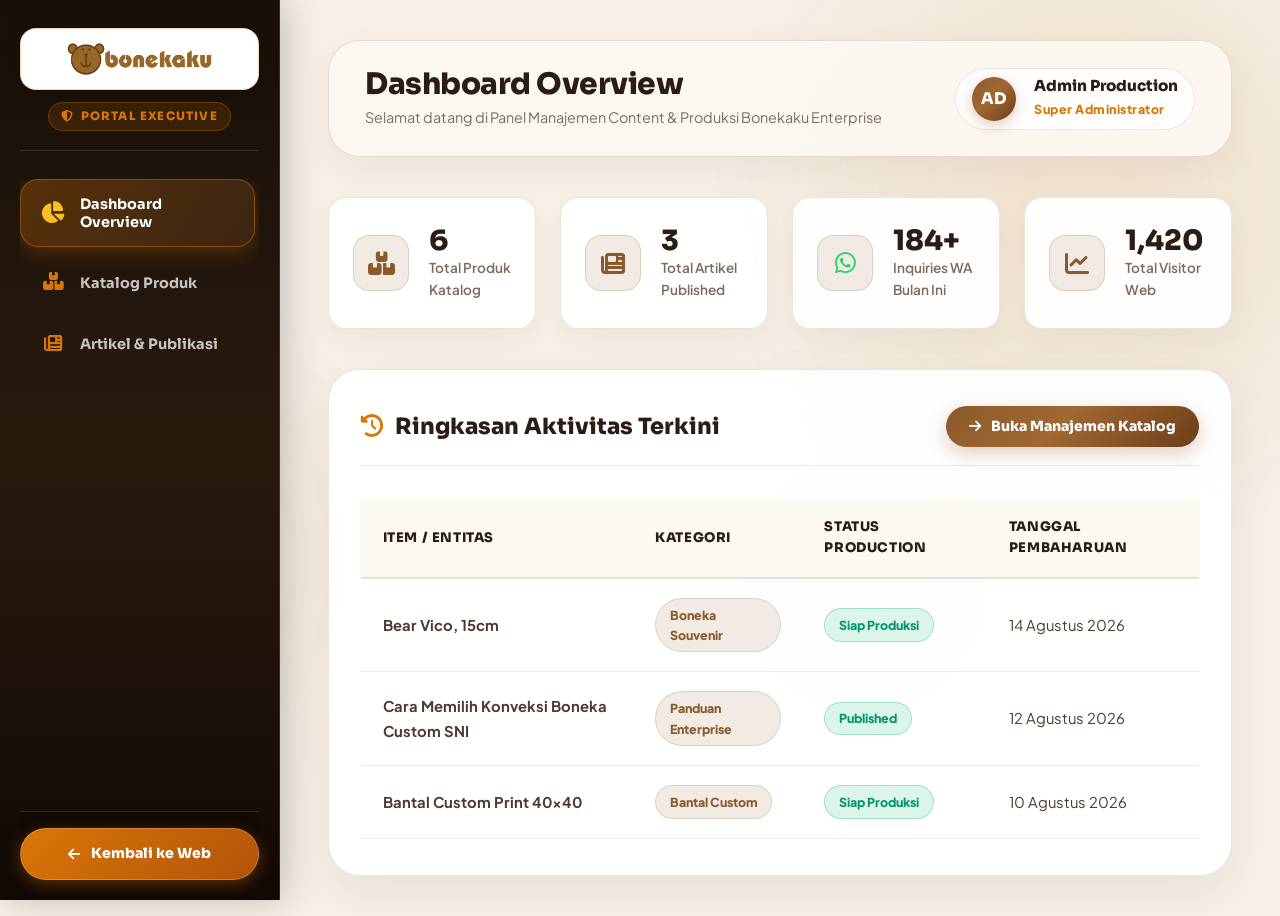
==== admin.html @ ef1bf5e0 "Refine admin logo branding in top-left sidebar according to user upload" ====
<!DOCTYPE html>
<html lang="id" data-theme="light">
<head>
  <meta charset="UTF-8">
  <meta name="viewport" content="width=device-width, initial-scale=1.0">
  <meta name="description" content="Portal Manajemen Content & Produksi Enterprise - Bonekaku Enterprise">
  <title>Executive Admin Portal – Bonekaku Enterprise</title>

  <!-- Favicon Icons -->
  <link rel="icon" type="image/png" sizes="32x32" href="Icon-001b-100x100_eA0g.png">
  <link rel="icon" type="image/png" sizes="192x192" href="Icon-001b-300x300_eA0g.png">
  <link rel="apple-touch-icon" href="Icon-001b-180x180_eA0g.png">
  <link rel="shortcut icon" href="Icon-001b-100x100_eA0g.png">

  <!-- Google Fonts -->
  <link rel="preconnect" href="https://fonts.googleapis.com">
  <link rel="preconnect" href="https://fonts.gstatic.com" crossorigin>
  <link href="https://fonts.googleapis.com/css2?family=Sora:wght@400;500;600;700;800&family=Plus+Jakarta+Sans:wght@400;500;600;700;800&display=swap" rel="stylesheet">

  <!-- Font Awesome Icons -->
  <link rel="stylesheet" href="https://cdnjs.cloudflare.com/ajax/libs/font-awesome/6.4.0/css/all.min.css">

  <!-- Main Styles -->
  <link rel="stylesheet" href="styles.css">

  <style>
    /* --------------------------------------------------------------------------
       EXECUTIVE PREMIUM LIQUID GLASSMORPHISM ADMIN DASHBOARD STYLES
       -------------------------------------------------------------------------- */
    body {
      background: var(--bg-primary);
      min-height: 100vh;
      margin: 0;
      padding: 0;
      overflow-x: hidden;
    }

    .admin-layout {
      display: flex;
      min-height: 100vh;
      position: relative;
      z-index: 2;
    }

    /* Admin Sidebar */
    .admin-sidebar {
      width: 280px;
      background: linear-gradient(180deg, #180f08 0%, #291a0e 50%, #120904 100%);
      color: #ffffff;
      padding: 1.75rem 1.25rem 1.25rem 1.25rem;
      display: flex;
      flex-direction: column;
      border-right: 1px solid rgba(217, 119, 6, 0.25);
      box-shadow: 6px 0 35px rgba(0, 0, 0, 0.2);
      flex-shrink: 0;
      position: sticky;
      top: 0;
      height: 100vh;
      box-sizing: border-box;
      z-index: 100;
    }

    .admin-brand {
      display: flex;
      flex-direction: column;
      align-items: center;
      gap: 0.75rem;
      margin-bottom: 1.75rem;
      padding-bottom: 1.15rem;
      border-bottom: 1px solid rgba(255, 255, 255, 0.12);
    }

    .admin-brand-logo-link {
      display: flex;
      align-items: center;
      justify-content: center;
      width: 100%;
      padding: 0.5rem 0.75rem;
      background: #ffffff;
      border-radius: 16px;
      border: 1px solid rgba(217, 119, 6, 0.3);
      box-shadow: 0 6px 18px rgba(0, 0, 0, 0.25);
      transition: all 0.3s ease;
      box-sizing: border-box;
      text-decoration: none;
    }

    .admin-brand-logo-link:hover {
      transform: scale(1.03);
      box-shadow: 0 8px 24px rgba(217, 119, 6, 0.35);
    }

    .admin-brand-logo-img {
      height: 44px;
      width: auto;
      object-fit: contain;
      max-width: 100%;
    }

    .admin-brand-pill {
      display: inline-flex;
      align-items: center;
      gap: 0.4rem;
      font-family: var(--font-heading);
      font-size: 0.725rem;
      font-weight: 800;
      color: var(--accent-gold);
      letter-spacing: 1.2px;
      text-transform: uppercase;
      background: rgba(217, 119, 6, 0.15);
      padding: 0.25rem 0.75rem;
      border-radius: var(--radius-full);
      border: 1px solid rgba(217, 119, 6, 0.3);
      width: fit-content;
      margin: 0 auto;
    }

    .admin-nav-list {
      list-style: none;
      padding: 0;
      margin: 0;
      display: flex;
      flex-direction: column;
      gap: 0.65rem;
      flex: 1;
      overflow-y: auto;
      padding-right: 0.25rem;
    }

    .admin-nav-item button {
      width: 100%;
      display: flex;
      align-items: center;
      gap: 0.95rem;
      padding: 0.95rem 1.25rem;
      border-radius: var(--radius-md);
      color: rgba(255, 255, 255, 0.75);
      font-family: var(--font-heading);
      font-size: 0.9rem;
      font-weight: 700;
      transition: all 0.3s cubic-bezier(0.16, 1, 0.3, 1);
      background: transparent;
      text-align: left;
      border: 1px solid transparent;
    }

    .admin-nav-item button i {
      font-size: 1.15rem;
      width: 24px;
      color: var(--accent-gold);
      text-align: center;
      transition: transform 0.3s ease;
    }

    .admin-nav-item button:hover {
      background: rgba(255, 255, 255, 0.08);
      color: #ffffff;
      transform: translateX(4px);
    }

    .admin-nav-item.active button {
      background: linear-gradient(135deg, rgba(217, 119, 6, 0.3) 0%, rgba(139, 90, 43, 0.25) 100%);
      color: #ffffff;
      border-color: rgba(217, 119, 6, 0.45);
      box-shadow: 0 6px 20px rgba(217, 119, 6, 0.25);
    }

    .admin-nav-item.active button i {
      transform: scale(1.15);
      color: #fbbf24;
    }

    .admin-sidebar-footer {
      margin-top: auto;
      padding-top: 1rem;
      border-top: 1px solid rgba(255, 255, 255, 0.12);
      position: sticky;
      bottom: 0;
      background: #120904;
      z-index: 10;
      width: 100%;
      box-sizing: border-box;
    }

    .btn-return-web {
      display: flex;
      align-items: center;
      justify-content: center;
      gap: 0.65rem;
      width: 100%;
      padding: 0.85rem;
      border-radius: var(--radius-full);
      background: linear-gradient(135deg, #d97706 0%, #b45309 100%);
      color: #ffffff;
      font-family: var(--font-heading);
      font-size: 0.875rem;
      font-weight: 800;
      border: 1px solid rgba(255, 255, 255, 0.2);
      box-shadow: 0 4px 15px rgba(217, 119, 6, 0.35);
      transition: all 0.3s ease;
      box-sizing: border-box;
      text-decoration: none;
    }

    .btn-return-web:hover {
      background: linear-gradient(135deg, #f59e0b 0%, #d97706 100%);
      border-color: var(--accent-gold);
      box-shadow: 0 8px 25px rgba(217, 119, 6, 0.5);
      transform: translateY(-2px);
      color: #ffffff;
    }

    /* Admin Main Content */
    .admin-main {
      flex: 1;
      padding: 2.5rem 3rem;
      overflow-y: auto;
    }

    /* Executive Top Header */
    .admin-header {
      display: flex;
      align-items: center;
      justify-content: space-between;
      margin-bottom: 2.5rem;
      background: rgba(252, 249, 242, 0.9);
      backdrop-filter: blur(16px);
      -webkit-backdrop-filter: blur(16px);
      padding: 1.65rem 2.25rem;
      border-radius: var(--radius-lg);
      border: 1px solid rgba(139, 90, 43, 0.18);
      box-shadow: 0 12px 35px rgba(60, 35, 15, 0.06);
    }

    .admin-header-title h1 {
      font-family: var(--font-heading);
      font-size: 1.85rem;
      font-weight: 900;
      color: var(--text-primary);
      margin: 0 0 0.25rem 0;
      letter-spacing: -0.5px;
    }

    .admin-header-title p {
      font-family: var(--font-body);
      font-size: 0.9rem;
      color: var(--text-muted);
      margin: 0;
    }

    .admin-user-profile {
      display: flex;
      align-items: center;
      gap: 1.15rem;
      padding: 0.5rem 1rem;
      background: rgba(255, 255, 255, 0.8);
      border-radius: var(--radius-full);
      border: 1px solid rgba(139, 90, 43, 0.15);
    }

    .admin-avatar {
      width: 44px;
      height: 44px;
      border-radius: 50%;
      background: var(--gradient-brand);
      color: #ffffff;
      display: flex;
      align-items: center;
      justify-content: center;
      font-weight: 800;
      font-family: var(--font-heading);
      font-size: 1rem;
      box-shadow: 0 4px 14px rgba(139, 90, 43, 0.3);
    }

    .admin-user-info h4 {
      font-family: var(--font-heading);
      font-size: 0.95rem;
      font-weight: 800;
      color: var(--text-primary);
      margin: 0;
    }

    .admin-user-info span {
      font-size: 0.775rem;
      color: var(--accent-gold);
      font-weight: 800;
      letter-spacing: 0.5px;
    }

    /* Stats Overview Grid */
    .admin-stats-grid {
      display: grid;
      grid-template-columns: repeat(4, 1fr);
      gap: 1.5rem;
      margin-bottom: 2.5rem;
    }

    .admin-stat-card {
      background: rgba(255, 255, 255, 0.95);
      border: 1px solid rgba(139, 90, 43, 0.16);
      border-radius: var(--radius-md);
      padding: 1.65rem 1.5rem;
      display: flex;
      align-items: center;
      gap: 1.25rem;
      box-shadow: 0 10px 30px rgba(60, 35, 15, 0.05);
      transition: transform 0.35s cubic-bezier(0.16, 1, 0.3, 1), box-shadow 0.35s ease, border-color 0.35s ease;
    }

    .admin-stat-card:hover {
      transform: translateY(-6px);
      box-shadow: 0 18px 45px rgba(60, 35, 15, 0.12);
      border-color: var(--accent-brand);
    }

    .stat-icon-box {
      width: 56px;
      height: 56px;
      border-radius: 16px;
      background: var(--accent-brand-soft);
      color: var(--accent-brand);
      display: flex;
      align-items: center;
      justify-content: center;
      font-size: 1.5rem;
      flex-shrink: 0;
      border: 1px solid rgba(139, 90, 43, 0.2);
    }

    .stat-number {
      font-family: var(--font-heading);
      font-size: 1.75rem;
      font-weight: 900;
      color: var(--text-primary);
      line-height: 1.15;
    }

    .stat-label {
      font-family: var(--font-body);
      font-size: 0.85rem;
      color: var(--text-muted);
      font-weight: 600;
    }

    /* Tab Panes */
    .admin-tab-pane {
      display: none;
    }

    .admin-tab-pane.active {
      display: block;
    }

    /* Panel Content Card */
    .admin-panel-card {
      background: rgba(255, 255, 255, 0.95);
      backdrop-filter: blur(16px);
      -webkit-backdrop-filter: blur(16px);
      border: 1px solid rgba(139, 90, 43, 0.16);
      border-radius: var(--radius-lg);
      padding: 2.25rem 2rem;
      box-shadow: 0 16px 45px rgba(60, 35, 15, 0.07);
    }

    .panel-card-header {
      display: flex;
      align-items: center;
      justify-content: space-between;
      margin-bottom: 2rem;
      padding-bottom: 1.15rem;
      border-bottom: 1px solid rgba(139, 90, 43, 0.14);
    }

    .panel-card-header h2 {
      font-family: var(--font-heading);
      font-size: 1.4rem;
      font-weight: 800;
      color: var(--text-primary);
      margin: 0;
      display: flex;
      align-items: center;
      gap: 0.75rem;
    }

    .admin-table-controls {
      display: flex;
      align-items: center;
      gap: 1.15rem;
    }

    .admin-search-input {
      padding: 0.7rem 1.25rem;
      border-radius: var(--radius-full);
      border: 1px solid rgba(139, 90, 43, 0.22);
      background: var(--bg-secondary);
      font-family: var(--font-body);
      font-size: 0.875rem;
      width: 270px;
      transition: all 0.25s ease;
    }

    .admin-search-input:focus {
      background: #ffffff;
      border-color: var(--accent-brand);
      box-shadow: 0 0 0 3px rgba(139, 90, 43, 0.15);
    }

    .btn-add-new {
      display: inline-flex;
      align-items: center;
      gap: 0.6rem;
      padding: 0.7rem 1.45rem;
      border-radius: var(--radius-full);
      background: var(--gradient-brand);
      color: #ffffff;
      font-family: var(--font-heading);
      font-size: 0.875rem;
      font-weight: 800;
      box-shadow: 0 6px 20px rgba(139, 90, 43, 0.3);
      transition: all 0.3s cubic-bezier(0.16, 1, 0.3, 1);
    }

    .btn-add-new:hover {
      transform: translateY(-3px);
      box-shadow: 0 10px 28px rgba(139, 90, 43, 0.45);
    }

    /* Executive Data Table */
    .admin-table {
      width: 100%;
      border-collapse: collapse;
    }

    .admin-table th {
      background: var(--bg-secondary);
      padding: 1.1rem 1.35rem;
      text-align: left;
      font-family: var(--font-heading);
      font-size: 0.825rem;
      font-weight: 800;
      color: var(--text-primary);
      text-transform: uppercase;
      letter-spacing: 0.6px;
      border-bottom: 2px solid rgba(139, 90, 43, 0.18);
    }

    .admin-table td {
      padding: 1.2rem 1.35rem;
      border-bottom: 1px solid rgba(139, 90, 43, 0.12);
      font-family: var(--font-body);
      font-size: 0.925rem;
      color: var(--text-secondary);
      vertical-align: middle;
    }

    .admin-table tr:hover td {
      background: rgba(139, 90, 43, 0.04);
    }

    .table-img-thumb {
      width: 58px;
      height: 58px;
      border-radius: 14px;
      object-fit: cover;
      border: 1px solid rgba(139, 90, 43, 0.22);
      box-shadow: 0 4px 12px rgba(60, 35, 15, 0.08);
    }

    .badge-cat {
      display: inline-block;
      padding: 0.35rem 0.85rem;
      border-radius: var(--radius-full);
      font-size: 0.775rem;
      font-weight: 800;
      background: var(--accent-brand-soft);
      color: var(--accent-brand);
      border: 1px solid rgba(139, 90, 43, 0.18);
    }

    .badge-status {
      display: inline-block;
      padding: 0.35rem 0.85rem;
      border-radius: var(--radius-full);
      font-size: 0.775rem;
      font-weight: 800;
    }

    .badge-status.published {
      background: rgba(16, 185, 129, 0.15);
      color: #059669;
      border: 1px solid rgba(16, 185, 129, 0.3);
    }

    .badge-status.draft {
      background: rgba(245, 158, 11, 0.15);
      color: #d97706;
      border: 1px solid rgba(245, 158, 11, 0.3);
    }

    .table-actions {
      display: flex;
      align-items: center;
      gap: 0.6rem;
    }

    .btn-act {
      width: 36px;
      height: 36px;
      border-radius: 10px;
      display: flex;
      align-items: center;
      justify-content: center;
      font-size: 0.9rem;
      transition: all 0.25s ease;
    }

    .btn-act.edit {
      background: rgba(217, 119, 6, 0.12);
      color: var(--accent-gold);
      border: 1px solid rgba(217, 119, 6, 0.25);
    }

    .btn-act.edit:hover {
      background: var(--accent-gold);
      color: #ffffff;
      box-shadow: 0 4px 12px rgba(217, 119, 6, 0.3);
    }

    .btn-act.delete {
      background: rgba(239, 68, 68, 0.12);
      color: #ef4444;
      border: 1px solid rgba(239, 68, 68, 0.25);
    }

    .btn-act.delete:hover {
      background: #ef4444;
      color: #ffffff;
      box-shadow: 0 4px 12px rgba(239, 68, 68, 0.3);
    }

    /* Modal Component */
    .admin-modal {
      position: fixed;
      inset: 0;
      background: rgba(18, 12, 8, 0.8);
      backdrop-filter: blur(10px);
      -webkit-backdrop-filter: blur(10px);
      z-index: 1000;
      display: flex;
      align-items: center;
      justify-content: center;
      opacity: 0;
      visibility: hidden;
      transition: all 0.35s ease;
    }

    .admin-modal.open {
      opacity: 1;
      visibility: visible;
    }

    .admin-modal-content {
      background: #ffffff;
      border-radius: var(--radius-lg);
      width: 100%;
      max-width: 660px;
      padding: 2.5rem;
      box-shadow: 0 30px 70px rgba(0, 0, 0, 0.35);
      max-height: 90vh;
      overflow-y: auto;
      position: relative;
      border: 1px solid rgba(139, 90, 43, 0.2);
    }

    .modal-header-admin {
      display: flex;
      align-items: center;
      justify-content: space-between;
      margin-bottom: 1.75rem;
      padding-bottom: 1rem;
      border-bottom: 1px solid rgba(139, 90, 43, 0.15);
    }

    .modal-header-admin h3 {
      font-family: var(--font-heading);
      font-size: 1.4rem;
      font-weight: 800;
      color: var(--text-primary);
      margin: 0;
    }

    .form-group-admin {
      margin-bottom: 1.35rem;
    }

    .form-group-admin label {
      display: block;
      font-family: var(--font-heading);
      font-size: 0.85rem;
      font-weight: 700;
      color: var(--text-primary);
      margin-bottom: 0.45rem;
    }

    .form-control-admin {
      width: 100%;
      padding: 0.8rem 1.15rem;
      border-radius: var(--radius-sm);
      border: 1px solid rgba(139, 90, 43, 0.25);
      font-family: var(--font-body);
      font-size: 0.9rem;
      background: var(--bg-secondary);
      box-sizing: border-box;
      transition: all 0.25s ease;
    }

    .form-control-admin:focus {
      border-color: var(--accent-brand);
      background: #ffffff;
      box-shadow: 0 0 0 3px rgba(139, 90, 43, 0.15);
    }

    .form-row-2 {
      display: grid;
      grid-template-columns: 1fr 1fr;
      gap: 1.25rem;
    }

    .modal-actions-admin {
      display: flex;
      align-items: center;
      justify-content: flex-end;
      gap: 1rem;
      margin-top: 2.25rem;
      padding-top: 1.35rem;
      border-top: 1px solid rgba(139, 90, 43, 0.15);
    }

    /* Notification Toast */
    .toast-notif {
      position: fixed;
      bottom: 2.5rem;
      right: 2.5rem;
      background: #1c130b;
      color: #ffffff;
      padding: 1.1rem 1.75rem;
      border-radius: var(--radius-md);
      border: 1px solid var(--accent-gold);
      box-shadow: 0 15px 40px rgba(0, 0, 0, 0.4);
      display: flex;
      align-items: center;
      gap: 0.85rem;
      z-index: 2000;
      transform: translateY(100px);
      opacity: 0;
      transition: all 0.4s cubic-bezier(0.16, 1, 0.3, 1);
    }

    .toast-notif.show {
      transform: translateY(0);
      opacity: 1;
    }

    /* --------------------------------------------------------------------------
       RESPONSIVE MEDIA QUERIES FOR ADMIN PANEL & STICKY RETURN-WEB BUTTON
       -------------------------------------------------------------------------- */
    @media (max-width: 992px) {
      .admin-layout {
        flex-direction: column;
      }

      .admin-sidebar {
        width: 100%;
        height: auto;
        position: relative;
        padding: 1.25rem 1rem;
        border-right: none;
        border-bottom: 1px solid rgba(217, 119, 6, 0.25);
      }

      .admin-brand {
        margin-bottom: 1rem;
        padding-bottom: 0.85rem;
      }

      .admin-nav-list {
        flex-direction: row;
        overflow-x: auto;
        gap: 0.5rem;
        padding-bottom: 0.5rem;
      }

      .admin-nav-item button {
        white-space: nowrap;
        padding: 0.75rem 1rem;
      }

      .admin-sidebar-footer {
        position: fixed !important;
        bottom: 1rem !important;
        left: 1rem !important;
        right: 1rem !important;
        width: calc(100% - 2rem) !important;
        z-index: 99999 !important;
        background: transparent !important;
        border-top: none !important;
        padding-top: 0 !important;
        margin-top: 0 !important;
      }

      .btn-return-web {
        box-shadow: 0 10px 30px rgba(0, 0, 0, 0.55) !important;
        padding: 0.9rem 1.25rem !important;
        backdrop-filter: blur(12px) !important;
        border: 1.5px solid rgba(255, 255, 255, 0.3) !important;
      }

      .admin-main {
        padding: 1.5rem 1rem 5.5rem 1rem !important;
      }

      .admin-header {
        flex-direction: column;
        align-items: flex-start;
        gap: 1rem;
        padding: 1.25rem;
      }

      .admin-stats-grid {
        grid-template-columns: repeat(2, 1fr);
      }
    }

    @media (max-width: 576px) {
      .admin-stats-grid {
        grid-template-columns: 1fr;
      }
    }
  </style>
</head>
<body>

  <!-- PLAYFUL FUTURISTIC TOY UNIVERSE ANIMATED SCENE BACKGROUND -->
  <div class="animated-toy-universe-bg">
    <div class="toy-blob blob-1"></div>
    <div class="toy-blob blob-2"></div>
    <div class="toy-blob blob-3"></div>
  </div>

  <div class="admin-layout">
    
    <!-- Left Executive Sidebar -->
    <aside class="admin-sidebar">
      <div class="admin-brand">
        <a href="index.html" class="admin-brand-logo-link" title="Kembali ke Utama">
          <img src="Logo-Baru-Bonekaku-600x163_eA0g.png" alt="Logo Bonekaku Enterprise" class="admin-brand-logo-img">
        </a>
        <span class="admin-brand-pill"><i class="fas fa-shield-halved"></i> Portal Executive</span>
      </div>

      <ul class="admin-nav-list">
        <li class="admin-nav-item active" data-tab="tab-overview">
          <button type="button"><i class="fas fa-chart-pie"></i> Dashboard Overview</button>
        </li>
        <li class="admin-nav-item" data-tab="tab-catalog">
          <button type="button"><i class="fas fa-boxes-stacked"></i> Katalog Produk</button>
        </li>
        <li class="admin-nav-item" data-tab="tab-articles">
          <button type="button"><i class="fas fa-newspaper"></i> Artikel & Publikasi</button>
        </li>
      </ul>

      <div class="admin-sidebar-footer">
        <a href="index.html" class="btn-return-web">
          <i class="fas fa-arrow-left"></i> Kembali ke Web
        </a>
      </div>
    </aside>

    <!-- Main Content Area -->
    <main class="admin-main">
      
      <!-- Top Executive Header -->
      <header class="admin-header">
        <div class="admin-header-title">
          <h1 id="pageHeadingTitle">Dashboard Overview</h1>
          <p>Selamat datang di Panel Manajemen Content & Produksi Bonekaku Enterprise</p>
        </div>
        <div class="admin-user-profile">
          <div class="admin-avatar">AD</div>
          <div class="admin-user-info">
            <h4>Admin Production</h4>
            <span>Super Administrator</span>
          </div>
        </div>
      </header>

      <!-- TAB 1: OVERVIEW -->
      <div class="admin-tab-pane active" id="tab-overview">
        <!-- Stats Widgets Grid -->
        <div class="admin-stats-grid">
          <div class="admin-stat-card">
            <div class="stat-icon-box"><i class="fas fa-boxes-stacked"></i></div>
            <div>
              <div class="stat-number" id="statTotalCatalog">16</div>
              <div class="stat-label">Total Produk Katalog</div>
            </div>
          </div>

          <div class="admin-stat-card">
            <div class="stat-icon-box"><i class="fas fa-newspaper"></i></div>
            <div>
              <div class="stat-number" id="statTotalArticles">6</div>
              <div class="stat-label">Total Artikel Published</div>
            </div>
          </div>

          <div class="admin-stat-card">
            <div class="stat-icon-box"><i class="fab fa-whatsapp" style="color:#25d366;"></i></div>
            <div>
              <div class="stat-number">184+</div>
              <div class="stat-label">Inquiries WA Bulan Ini</div>
            </div>
          </div>

          <div class="admin-stat-card">
            <div class="stat-icon-box"><i class="fas fa-chart-line"></i></div>
            <div>
              <div class="stat-number">1,420</div>
              <div class="stat-label">Total Visitor Web</div>
            </div>
          </div>
        </div>

        <!-- Recent Activity Panel -->
        <div class="admin-panel-card">
          <div class="panel-card-header">
            <h2><i class="fas fa-clock-rotate-left" style="color:var(--accent-gold);"></i> Ringkasan Aktivitas Terkini</h2>
            <button class="btn-add-new" onclick="switchAdminTab('tab-catalog')">
              <i class="fas fa-arrow-right"></i> Buka Manajemen Katalog
            </button>
          </div>

          <table class="admin-table">
            <thead>
              <tr>
                <th>Item / Entitas</th>
                <th>Kategori</th>
                <th>Status Production</th>
                <th>Tanggal Pembaharuan</th>
              </tr>
            </thead>
            <tbody>
              <tr>
                <td><strong>Bear Vico, 15cm</strong></td>
                <td><span class="badge-cat">Boneka Souvenir</span></td>
                <td><span class="badge-status published">Siap Produksi</span></td>
                <td>14 Agustus 2026</td>
              </tr>
              <tr>
                <td><strong>Cara Memilih Konveksi Boneka Custom SNI</strong></td>
                <td><span class="badge-cat">Panduan Enterprise</span></td>
                <td><span class="badge-status published">Published</span></td>
                <td>12 Agustus 2026</td>
              </tr>
              <tr>
                <td><strong>Bantal Custom Print 40x40</strong></td>
                <td><span class="badge-cat">Bantal Custom</span></td>
                <td><span class="badge-status published">Siap Produksi</span></td>
                <td>10 Agustus 2026</td>
              </tr>
            </tbody>
          </table>
        </div>
      </div>

      <!-- TAB 2: KATALOG PRODUK -->
      <div class="admin-tab-pane" id="tab-catalog">
        <div class="admin-panel-card">
          <div class="panel-card-header">
            <h2><i class="fas fa-boxes-stacked" style="color:var(--accent-gold);"></i> Manajemen Katalog Produk</h2>
            <div class="admin-table-controls">
              <input type="text" id="catalogSearchInput" class="admin-search-input" placeholder="Cari nama produk..." oninput="filterCatalogAdminTable()">
              <button class="btn-add-new" onclick="openCreateProductModal()">
                <i class="fas fa-plus"></i> Tambah Produk Baru
              </button>
            </div>
          </div>

          <table class="admin-table">
            <thead>
              <tr>
                <th>Foto</th>
                <th>Nama Produk</th>
                <th>Kategori</th>
                <th>MOQ (Min Order)</th>
                <th>Rentang Harga</th>
                <th style="text-align: right;">Aksi Manajemen</th>
              </tr>
            </thead>
            <tbody id="catalogAdminTableBody">
              <!-- Rendered Dynamically via JS -->
            </tbody>
          </table>
          <div class="admin-pagination-bar" id="adminCatalogPagination">
            <!-- Rendered Dynamically via JS (20 per page) -->
          </div>
        </div>
      </div>

      <!-- TAB 3: ARTIKEL & PUBLIKASI -->
      <div class="admin-tab-pane" id="tab-articles">
        <div class="admin-panel-card">
          <div class="panel-card-header">
            <h2><i class="fas fa-newspaper" style="color:var(--accent-gold);"></i> Manajemen Artikel & Publikasi</h2>
            <div class="admin-table-controls">
              <input type="text" id="articleSearchInput" class="admin-search-input" placeholder="Cari artikel..." oninput="filterArticlesAdminTable()">
              <button class="btn-add-new" onclick="openCreateArticleModal()">
                <i class="fas fa-plus"></i> Tambah Artikel Baru
              </button>
            </div>
          </div>

          <table class="admin-table">
            <thead>
              <tr>
                <th>Cover</th>
                <th>Judul Artikel</th>
                <th>Kategori</th>
                <th>Penulis</th>
                <th>Tanggal</th>
                <th>Status</th>
                <th style="text-align: right;">Aksi Manajemen</th>
              </tr>
            </thead>
            <tbody id="articlesAdminTableBody">
              <!-- Rendered Dynamically via JS -->
            </tbody>
          </table>
          <div class="admin-pagination-bar" id="adminArticlesPagination">
            <!-- Rendered Dynamically via JS (20 per page) -->
          </div>
        </div>
      </div>

    </main>
  </div>

  <!-- MODAL: PRODUCT FORM (CREATE / EDIT) -->
  <div class="admin-modal" id="productModalAdmin">
    <div class="admin-modal-content">
      <div class="modal-header-admin">
        <h3 id="productModalTitle">Tambah Produk Katalog Baru</h3>
        <button type="button" class="modal-close-btn" onclick="closeProductAdminModal()"><i class="fas fa-times"></i></button>
      </div>

      <form id="productAdminForm" onsubmit="handleProductFormSubmit(event)">
        <input type="hidden" id="prodEditId" value="">
        
        <div class="form-group-admin">
          <label for="prodTitle">Nama Produk *</label>
          <input type="text" id="prodTitle" class="form-control-admin" placeholder="Contoh: Bear Mascot Corporate 25cm" required>
        </div>

        <div class="form-row-2">
          <div class="form-group-admin">
            <label for="prodCategory">Kategori Produk *</label>
            <select id="prodCategory" class="form-control-admin" required>
              <option value="boneka-souvenir">Boneka Souvenir</option>
              <option value="favorite">Most Favorite</option>
              <option value="animal-series">Animal Series</option>
              <option value="bantal-custom">Bantal Custom</option>
              <option value="boneka-custom">Boneka Custom</option>
              <option value="graduation-series">Graduation Series</option>
              <option value="maskot-badut">Maskot / Badut</option>
              <option value="masker">Masker</option>
              <option value="new-animal-series">New Animal Series</option>
            </select>
          </div>

          <div class="form-group-admin">
            <label for="prodMOQ">Minimum Order (MOQ) *</label>
            <input type="text" id="prodMOQ" class="form-control-admin" placeholder="Contoh: Min 50 Pcs" required>
          </div>
        </div>

        <div class="form-row-2">
          <div class="form-group-admin">
            <label for="prodPrice">Rentang Harga *</label>
            <input type="text" id="prodPrice" class="form-control-admin" placeholder="Contoh: Rp 45.000 – 75.000" required>
          </div>

          <div class="form-group-admin">
            <label for="prodImage">URL File Gambar *</label>
            <input type="text" id="prodImage" class="form-control-admin" placeholder="Contoh: Boneka-Bear-Bobby-18-outfit2-1536x1152_eA0g.jpg" required>
          </div>
        </div>

        <div class="form-group-admin">
          <label for="prodDesc">Deskripsi Produk *</label>
          <textarea id="prodDesc" class="form-control-admin" rows="3" placeholder="Deskripsi rinci mengenai produk..." required></textarea>
        </div>

        <div class="modal-actions-admin">
          <button type="button" class="btn btn-secondary btn-sm" onclick="closeProductAdminModal()">Batal</button>
          <button type="submit" class="btn btn-primary btn-sm"><i class="fas fa-save"></i> Simpan Data Produk</button>
        </div>
      </form>
    </div>
  </div>

  <!-- MODAL: ARTICLE FORM (CREATE / EDIT) -->
  <div class="admin-modal" id="articleModalAdmin">
    <div class="admin-modal-content">
      <div class="modal-header-admin">
        <h3 id="articleModalTitle">Tambah Artikel Baru</h3>
        <button type="button" class="modal-close-btn" onclick="closeArticleAdminModal()"><i class="fas fa-times"></i></button>
      </div>

      <form id="articleAdminForm" onsubmit="handleArticleFormSubmit(event)">
        <input type="hidden" id="artEditId" value="">
        
        <div class="form-group-admin">
          <label for="artTitle">Judul Artikel *</label>
          <input type="text" id="artTitle" class="form-control-admin" placeholder="Judul artikel informatif..." required>
        </div>

        <div class="form-row-2">
          <div class="form-group-admin">
            <label for="artCategory">Kategori *</label>
            <input type="text" id="artCategory" class="form-control-admin" placeholder="Contoh: Panduan Enterprise" required>
          </div>

          <div class="form-group-admin">
            <label for="artAuthor">Penulis *</label>
            <input type="text" id="artAuthor" class="form-control-admin" placeholder="Tim Bonekaku" required>
          </div>
        </div>

        <div class="form-row-2">
          <div class="form-group-admin">
            <label for="artDate">Tanggal Publish *</label>
            <input type="text" id="artDate" class="form-control-admin" placeholder="14 Agustus 2026" required>
          </div>

          <div class="form-group-admin">
            <label for="artStatus">Status *</label>
            <select id="artStatus" class="form-control-admin">
              <option value="Published">Published</option>
              <option value="Draft">Draft</option>
            </select>
          </div>
        </div>

        <div class="form-group-admin">
          <label for="artImage">URL Gambar Cover *</label>
          <input type="text" id="artImage" class="form-control-admin" placeholder="Image-Archie-Bear_eA0g.png" required>
        </div>

        <div class="form-group-admin">
          <label for="artSummary">Ringkasan / Excerpt *</label>
          <textarea id="artSummary" class="form-control-admin" rows="3" placeholder="Ringkasan singkat artikel..." required></textarea>
        </div>

        <div class="modal-actions-admin">
          <button type="button" class="btn btn-secondary btn-sm" onclick="closeArticleAdminModal()">Batal</button>
          <button type="submit" class="btn btn-primary btn-sm"><i class="fas fa-save"></i> Simpan Data Artikel</button>
        </div>
      </form>
    </div>
  </div>

  <!-- TOAST NOTIFICATION -->
  <div class="toast-notif" id="toastNotif">
    <i class="fas fa-circle-check" style="color:var(--accent-gold); font-size:1.3rem;"></i>
    <span id="toastMsg">Berhasil diperbarui!</span>
  </div>

  <!-- JS LOGIC -->
  <script>
    // Initial State Data
    let adminProducts = JSON.parse(localStorage.getItem('bonekaku_products')) || [
      { id: 1, title: "Bear Vico, 15cm", category: "souvenir", categoryLabel: "Boneka Souvenir", moq: "Min 50 Pcs", priceRange: "Rp 35.000 – 65.000", image: "Boneka-Bear-Vico-3outfit-1536x1149_eA0g.jpg", desc: "Boneka bear mungil nan menggemaskan dengan gaun & kaos custom logo perusahaan." },
      { id: 2, title: "Bear Mayna, 15cm", category: "souvenir", categoryLabel: "Boneka Souvenir", moq: "Min 50 Pcs", priceRange: "Rp 35.000 – 65.000", image: "Boneka-Bear-Mayna-3outfit-1536x1152_eA0g.jpg", desc: "Plush bear mungil super lembut cocok untuk merchandise seminar dan souvenir event." },
      { id: 3, title: "Bear Bobby, 18cm", category: "souvenir", categoryLabel: "Boneka Souvenir", moq: "Min 50 Pcs", priceRange: "Rp 45.000 – 75.000", image: "Boneka-Bear-Bobby-18-outfit2-1536x1152_eA0g.jpg", desc: "Karakter beruang klasik dengan opsi kostum koki, chef, dan wisuda custom." },
      { id: 4, title: "Bear Boy Girl, 20cm", category: "souvenir", categoryLabel: "Boneka Souvenir", moq: "Min 50 Pcs", priceRange: "Rp 55.000 – 85.000", image: "Boneka-Bear-Boy-Girl-outfit-1536x1152_eA0g.jpg", desc: "Pasangan boneka beruang laki-laki dan perempuan cocok untuk wedding & ulang tahun." },
      { id: 5, title: "Bear Kempinski, 22cm", category: "custom", categoryLabel: "Boneka Custom", moq: "Min 50 Pcs", priceRange: "Rp 65.000 – 95.000", image: "Boneka-Bear-Kempinski-22-3outfit-1536x1152_eA0g.jpg", desc: "Boneka souvenir mewah standar hotel bintang lima bersertifikasi SNI." },
      { id: 6, title: "Bantal Custom Print 40x40", category: "bantal", categoryLabel: "Bantal Custom", moq: "Min 50 Pcs", priceRange: "Rp 40.000 – 70.000", image: "Image-Bantal-06-1030x729_eA0g.png", desc: "Bantal cetak custom full print sublimasi HD kualitas warna tajam tak mudah pudar." }
    ];

    let adminArticles = JSON.parse(localStorage.getItem('bonekaku_articles')) || [
      { id: 1, title: "Panduan Lengkap Memilih Konveksi Boneka Custom SNI untuk Promo Enterprise", category: "Panduan Enterprise", author: "Tim Bonekaku", date: "14 Agustus 2026", status: "Published", image: "Image-Archie-Bear_eA0g.png", summary: "Simak tips krusial memilih pabrik manufaktur boneka custom bersertifikasi SNI resmi untuk corporate branding." },
      { id: 2, title: "5 Alasan Mengapa Maskot 3D Beruang Menjadi Souvenir Corporate Paling Efektif", category: "Corporate Branding", author: "Tim Marketing", date: "12 Agustus 2026", status: "Published", image: "Boneka-Bear-Bobby-18-outfit2-1536x1152_eA0g.jpg", summary: "Maskot plushie terbukti meningkatkan emotional connection pelanggan terhadap brand hingga 85%." },
      { id: 3, title: "Mengenal Jenis Bahan Kain Boneka: Dari Yelvo Super Soft Hingga Rasfur Bulu Halus", category: "Bahan & Material", author: "Tim Produksi", date: "10 Agustus 2026", status: "Published", image: "Image-Bantal-06-1030x729_eA0g.png", summary: "Pelajari perbedaan tekstur, kelembutan, dan standar keamanan kain boneka bersertifikat SNI." }
    ];

    document.addEventListener('DOMContentLoaded', () => {
      saveToStorage();
      renderCatalogAdminTable();
      renderArticlesAdminTable();
      updateAdminStats();
      initAdminNavigation();
    });

    function saveToStorage() {
      localStorage.setItem('bonekaku_products', JSON.stringify(adminProducts));
      localStorage.setItem('bonekaku_articles', JSON.stringify(adminArticles));
    }

    function updateAdminStats() {
      document.getElementById('statTotalCatalog').innerText = adminProducts.length;
      document.getElementById('statTotalArticles').innerText = adminArticles.length;
    }

    function initAdminNavigation() {
      const navItems = document.querySelectorAll('.admin-nav-item');
      navItems.forEach(item => {
        item.addEventListener('click', () => {
          const tabId = item.getAttribute('data-tab');
          switchAdminTab(tabId);
        });
      });
    }

    function switchAdminTab(tabId) {
      document.querySelectorAll('.admin-nav-item').forEach(i => i.classList.remove('active'));
      document.querySelectorAll('.admin-tab-pane').forEach(p => p.classList.remove('active'));

      const activeNavItem = document.querySelector(`.admin-nav-item[data-tab="${tabId}"]`);
      const activeTabPane = document.getElementById(tabId);

      if (activeNavItem) activeNavItem.classList.add('active');
      if (activeTabPane) activeTabPane.classList.add('active');

      const headings = {
        'tab-overview': 'Dashboard Overview',
        'tab-catalog': 'Manajemen Katalog Produk',
        'tab-articles': 'Manajemen Artikel & Publikasi'
      };
      document.getElementById('pageHeadingTitle').innerText = headings[tabId] || 'Admin Dashboard';
    }

    /* ---------------- CATALOG & ARTICLE 20-ITEMS PAGINATION ---------------- */
    let adminCatalogPage = 1;
    let adminArticlePage = 1;
    const ADMIN_PAGE_SIZE = 20;

    function renderAdminPaginationUI(container, totalItems, currentPage, totalPages, pageSize, callbackFuncName) {
      if (!container) return;

      if (totalItems <= pageSize) {
        container.innerHTML = `<div class="pagination-info" style="color:rgba(255,255,255,0.7); font-size:0.85rem;">Menampilkan semua <strong>${totalItems}</strong> data</div>`;
        return;
      }

      const startItem = (currentPage - 1) * pageSize + 1;
      const endItem = Math.min(currentPage * pageSize, totalItems);

      let pageBtnsHtml = '';
      pageBtnsHtml += `<button class="page-btn" ${currentPage === 1 ? 'disabled' : ''} onclick="${callbackFuncName}(${currentPage - 1})"><i class="fas fa-chevron-left"></i> Prev</button>`;

      for (let i = 1; i <= totalPages; i++) {
        pageBtnsHtml += `<button class="page-btn ${i === currentPage ? 'active' : ''}" onclick="${callbackFuncName}(${i})">${i}</button>`;
      }

      pageBtnsHtml += `<button class="page-btn" ${currentPage === totalPages ? 'disabled' : ''} onclick="${callbackFuncName}(${currentPage + 1})">Next <i class="fas fa-chevron-right"></i></button>`;

      container.innerHTML = `
        <div class="pagination-info" style="color:rgba(255,255,255,0.7); font-size:0.85rem;">
          Menampilkan <strong>${startItem} – ${endItem}</strong> dari <strong>${totalItems}</strong> data (Halaman ${currentPage}/${totalPages})
        </div>
        <div class="pagination-controls">
          ${pageBtnsHtml}
        </div>
      `;
    }

    function changeAdminCatalogPage(newPage) {
      renderCatalogAdminTable(adminProducts, newPage);
    }

    function changeAdminArticlePage(newPage) {
      renderArticlesAdminTable(adminArticles, newPage);
    }

    /* ---------------- CATALOG MANAGEMENT ---------------- */
    function renderCatalogAdminTable(items = adminProducts, page = 1) {
      adminCatalogPage = page;
      const tbody = document.getElementById('catalogAdminTableBody');
      const pagContainer = document.getElementById('adminCatalogPagination');
      if (!tbody) return;

      const totalItems = items.length;
      const totalPages = Math.ceil(totalItems / ADMIN_PAGE_SIZE) || 1;
      if (adminCatalogPage > totalPages) adminCatalogPage = totalPages;
      if (adminCatalogPage < 1) adminCatalogPage = 1;

      const startIdx = (adminCatalogPage - 1) * ADMIN_PAGE_SIZE;
      const pageItems = items.slice(startIdx, startIdx + ADMIN_PAGE_SIZE);

      tbody.innerHTML = pageItems.map(p => `
        <tr>
          <td><img src="${p.image}" class="table-img-thumb" alt="${p.title}" onerror="this.src='Logo-Baru-Bonekaku-600x163_eA0g.png';"></td>
          <td><strong>${p.title}</strong></td>
          <td><span class="badge-cat">${p.categoryLabel || p.category}</span></td>
          <td>${p.moq}</td>
          <td><strong style="color:var(--accent-brand);">${p.priceRange}</strong></td>
          <td style="text-align: right;">
            <div class="table-actions" style="justify-content: flex-end;">
              <button class="btn-act edit" onclick="openEditProductModal(${p.id})" title="Edit Data Produk"><i class="fas fa-pen"></i></button>
              <button class="btn-act delete" onclick="deleteProduct(${p.id})" title="Hapus Produk"><i class="fas fa-trash-can"></i></button>
            </div>
          </td>
        </tr>
      `).join('');

      if (pagContainer) {
        renderAdminPaginationUI(pagContainer, totalItems, adminCatalogPage, totalPages, ADMIN_PAGE_SIZE, 'changeAdminCatalogPage');
      }
    }

    function filterCatalogAdminTable() {
      const q = document.getElementById('catalogSearchInput').value.toLowerCase();
      const filtered = adminProducts.filter(p => p.title.toLowerCase().includes(q) || p.desc.toLowerCase().includes(q));
      renderCatalogAdminTable(filtered);
    }

    function openCreateProductModal() {
      document.getElementById('prodEditId').value = "";
      document.getElementById('productAdminForm').reset();
      document.getElementById('productModalTitle').innerText = "Tambah Produk Katalog Baru";
      document.getElementById('productModalAdmin').classList.add('open');
    }

    function openEditProductModal(id) {
      const prod = adminProducts.find(p => p.id === id);
      if (!prod) return;

      document.getElementById('prodEditId').value = prod.id;
      document.getElementById('prodTitle').value = prod.title;
      document.getElementById('prodCategory').value = prod.category;
      document.getElementById('prodMOQ').value = prod.moq;
      document.getElementById('prodPrice').value = prod.priceRange;
      document.getElementById('prodImage').value = prod.image;
      document.getElementById('prodDesc').value = prod.desc;

      document.getElementById('productModalTitle').innerText = "Edit Data Produk Katalog";
      document.getElementById('productModalAdmin').classList.add('open');
    }

    function closeProductAdminModal() {
      document.getElementById('productModalAdmin').classList.remove('open');
    }

    function handleProductFormSubmit(e) {
      e.preventDefault();
      const editId = document.getElementById('prodEditId').value;
      const title = document.getElementById('prodTitle').value;
      const cat = document.getElementById('prodCategory').value;
      const moq = document.getElementById('prodMOQ').value;
      const price = document.getElementById('prodPrice').value;
      const img = document.getElementById('prodImage').value;
      const desc = document.getElementById('prodDesc').value;

      const catLabels = {
        'boneka-souvenir': 'Boneka Souvenir',
        'favorite': 'Most Favorite',
        'animal-series': 'Animal Series',
        'bantal-custom': 'Bantal Custom',
        'boneka-custom': 'Boneka Custom',
        'graduation-series': 'Graduation Series',
        'maskot-badut': 'Maskot / Badut',
        'masker': 'Masker',
        'new-animal-series': 'New Animal Series'
      };

      if (editId) {
        // Edit existing
        const idx = adminProducts.findIndex(p => p.id == editId);
        if (idx !== -1) {
          adminProducts[idx] = { ...adminProducts[idx], title, category: cat, categoryLabel: catLabels[cat] || cat, moq, priceRange: price, image: img, desc };
          showToast("Data produk katalog berhasil diperbarui!");
        }
      } else {
        // Create new
        const newProd = {
          id: Date.now(),
          title, category: cat, categoryLabel: catLabels[cat] || cat, moq, priceRange: price, image: img, desc
        };
        adminProducts.unshift(newProd);
        showToast("Produk katalog baru berhasil ditambahkan!");
      }

      saveToStorage();
      renderCatalogAdminTable();
      updateAdminStats();
      closeProductAdminModal();
    }

    function deleteProduct(id) {
      if (confirm("Apakah Anda yakin ingin menghapus produk ini dari katalog?")) {
        adminProducts = adminProducts.filter(p => p.id !== id);
        saveToStorage();
        renderCatalogAdminTable();
        updateAdminStats();
        showToast("Produk berhasil dihapus!");
      }
    }

    /* ---------------- ARTICLE MANAGEMENT ---------------- */
    function renderArticlesAdminTable(items = adminArticles, page = 1) {
      adminArticlePage = page;
      const tbody = document.getElementById('articlesAdminTableBody');
      const pagContainer = document.getElementById('adminArticlesPagination');
      if (!tbody) return;

      const totalItems = items.length;
      const totalPages = Math.ceil(totalItems / ADMIN_PAGE_SIZE) || 1;
      if (adminArticlePage > totalPages) adminArticlePage = totalPages;
      if (adminArticlePage < 1) adminArticlePage = 1;

      const startIdx = (adminArticlePage - 1) * ADMIN_PAGE_SIZE;
      const pageItems = items.slice(startIdx, startIdx + ADMIN_PAGE_SIZE);

      tbody.innerHTML = pageItems.map(a => `
        <tr>
          <td><img src="${a.image}" class="table-img-thumb" alt="${a.title}" onerror="this.src='Logo-Baru-Bonekaku-600x163_eA0g.png';"></td>
          <td><strong>${a.title}</strong></td>
          <td><span class="badge-cat">${a.category}</span></td>
          <td>${a.author}</td>
          <td>${a.date}</td>
          <td><span class="badge-status ${a.status.toLowerCase()}">${a.status}</span></td>
          <td style="text-align: right;">
            <div class="table-actions" style="justify-content: flex-end;">
              <button class="btn-act edit" onclick="openEditArticleModal(${a.id})" title="Edit Artikel"><i class="fas fa-pen"></i></button>
              <button class="btn-act delete" onclick="deleteArticle(${a.id})" title="Hapus Artikel"><i class="fas fa-trash-can"></i></button>
            </div>
          </td>
        </tr>
      `).join('');

      if (pagContainer) {
        renderAdminPaginationUI(pagContainer, totalItems, adminArticlePage, totalPages, ADMIN_PAGE_SIZE, 'changeAdminArticlePage');
      }
    }

    function filterArticlesAdminTable() {
      const q = document.getElementById('articleSearchInput').value.toLowerCase();
      const filtered = adminArticles.filter(a => a.title.toLowerCase().includes(q) || a.summary.toLowerCase().includes(q));
      renderArticlesAdminTable(filtered);
    }

    function openCreateArticleModal() {
      document.getElementById('artEditId').value = "";
      document.getElementById('articleAdminForm').reset();
      document.getElementById('articleModalTitle').innerText = "Tambah Artikel Baru";
      document.getElementById('articleModalAdmin').classList.add('open');
    }

    function openEditArticleModal(id) {
      const art = adminArticles.find(a => a.id === id);
      if (!art) return;

      document.getElementById('artEditId').value = art.id;
      document.getElementById('artTitle').value = art.title;
      document.getElementById('artCategory').value = art.category;
      document.getElementById('artAuthor').value = art.author;
      document.getElementById('artDate').value = art.date;
      document.getElementById('artStatus').value = art.status;
      document.getElementById('artImage').value = art.image;
      document.getElementById('artSummary').value = art.summary;

      document.getElementById('articleModalTitle').innerText = "Edit Artikel Publikasi";
      document.getElementById('articleModalAdmin').classList.add('open');
    }

    function closeArticleAdminModal() {
      document.getElementById('articleModalAdmin').classList.remove('open');
    }

    function handleArticleFormSubmit(e) {
      e.preventDefault();
      const editId = document.getElementById('artEditId').value;
      const title = document.getElementById('artTitle').value;
      const cat = document.getElementById('artCategory').value;
      const author = document.getElementById('artAuthor').value;
      const date = document.getElementById('artDate').value;
      const status = document.getElementById('artStatus').value;
      const img = document.getElementById('artImage').value;
      const summary = document.getElementById('artSummary').value;

      if (editId) {
        const idx = adminArticles.findIndex(a => a.id == editId);
        if (idx !== -1) {
          adminArticles[idx] = { ...adminArticles[idx], title, category: cat, author, date, status, image: img, summary };
          showToast("Data artikel berhasil diperbarui!");
        }
      } else {
        const newArt = {
          id: Date.now(),
          title, category: cat, author, date, status, image: img, summary
        };
        adminArticles.unshift(newArt);
        showToast("Artikel publikasi baru berhasil ditambahkan!");
      }

      saveToStorage();
      renderArticlesAdminTable();
      updateAdminStats();
      closeArticleAdminModal();
    }

    function deleteArticle(id) {
      if (confirm("Apakah Anda yakin ingin menghapus artikel ini?")) {
        adminArticles = adminArticles.filter(a => a.id !== id);
        saveToStorage();
        renderArticlesAdminTable();
        updateAdminStats();
        showToast("Artikel berhasil dihapus!");
      }
    }

    function showToast(msg) {
      const toast = document.getElementById('toastNotif');
      document.getElementById('toastMsg').innerText = msg;
      toast.classList.add('show');
      setTimeout(() => {
        toast.classList.remove('show');
      }, 3000);
    }
  </script>
</body>
</html>
---- styles.css ----
@import url('https://fonts.googleapis.com/css2?family=Plus+Jakarta+Sans:ital,wght@0,300;0,400;0,500;0,600;0,700;0,800;1,400;1,600&family=Sora:wght@300;400;600;700;800&display=swap');

/* ==========================================================================
   BONEKAKU - LIQUID GLASS LUXURY E-COMMERCE REDESIGN (styles.css)
   Atelier Manufaktur & Boneka Custom Premium #1 Indonesia
   ========================================================================== */

/* --------------------------------------------------------------------------
   1. LUXURY DESIGN TOKENS & LIQUID GLASS VARIABLES
   -------------------------------------------------------------------------- */
:root {
  /* Authentic Bonekaku Warm Mocha Brown & Cream Ivory Theme */
  --bg-primary: #f6f0e6; /* Rich Warm Teddy Bear Beige & Cream Background */
  --bg-mesh: radial-gradient(at 10% 10%, rgba(139, 90, 43, 0.14) 0px, transparent 50%),
              radial-gradient(at 90% 20%, rgba(184, 115, 51, 0.12) 0px, transparent 50%),
              radial-gradient(at 50% 80%, rgba(109, 62, 25, 0.09) 0px, transparent 50%);
  --bg-secondary: #fcf9f2; /* Harmonious Soft Cream Card Background */
  --bg-tertiary: #eee5d3;  /* Warm Sand Accent */

  --bg-glass: rgba(252, 249, 242, 0.95);
  --bg-glass-card: rgba(252, 249, 242, 0.98);
  --bg-liquid-glass: rgba(252, 249, 242, 0.9);
  --bg-liquid-card: rgba(252, 249, 242, 0.95);
  --glass-reflection: linear-gradient(135deg, rgba(255, 255, 255, 0.8) 0%, rgba(255, 255, 255, 0.15) 100%);
  --liquid-border-light: rgba(139, 90, 43, 0.18);
  --liquid-glow-accent: rgba(139, 90, 43, 0.22);

  --text-primary: #2b1c15;        /* Executive Deep Chocolate Slate */
  --text-secondary: #4d3a30;      /* Warm Coffee Mocha */
  --text-muted: #7d6b5e;          /* Neutral Warm Taupe */
  --text-inverse: #ffffff;

  --accent-brand: #8b5a2b;        /* Iconic Teddy Bear Warm Mocha Brown */
  --accent-brand-hover: #6d3e19;  /* Deep Roasted Coffee */
  --accent-brand-soft: rgba(139, 90, 43, 0.12);
  --accent-gold: #d97706;         /* Warm Gold Accent */
  --accent-amber: #b87333;        /* Warm Copper Brown */
  --accent-rose: #8b5a2b;
  --accent-emerald: #059669;

  --gradient-brand: linear-gradient(135deg, #8b5a2b 0%, #a06832 45%, #6d3e19 100%);
  --gradient-glow: linear-gradient(135deg, rgba(139, 90, 43, 0.18) 0%, rgba(184, 115, 51, 0.14) 100%);
  --gradient-dark: linear-gradient(180deg, #1e130c 0%, #2d1e18 100%);

  --border-light: rgba(139, 90, 43, 0.12);
  --border-glass: rgba(139, 90, 43, 0.15);
  --border-accent: rgba(139, 90, 43, 0.25);

  --shadow-sm: 0 4px 14px rgba(60, 35, 15, 0.04);
  --shadow-md: 0 10px 30px rgba(60, 35, 15, 0.07);
  --shadow-lg: 0 20px 48px rgba(60, 35, 15, 0.11);
  --shadow-xl: 0 28px 70px rgba(60, 35, 15, 0.15);
  --shadow-glow: 0 0 35px rgba(139, 90, 43, 0.3);

  --radius-sm: 10px;
  --radius-md: 18px;
  --radius-lg: 32px;
  --radius-full: 9999px;

  --font-heading: 'Sora', 'Plus Jakarta Sans', -apple-system, sans-serif;
  --font-body: 'Plus Jakarta Sans', -apple-system, sans-serif;

  --transition-fast: 0.25s cubic-bezier(0.16, 1, 0.3, 1);
  --transition-smooth: 0.5s cubic-bezier(0.16, 1, 0.3, 1);
  --transition-bounce: 0.6s cubic-bezier(0.34, 1.56, 0.64, 1);
}

[data-theme="dark"] {
  --bg-primary: #0b0f19;
  --bg-mesh: radial-gradient(at 10% 10%, rgba(234, 88, 12, 0.08) 0px, transparent 50%),
              radial-gradient(at 90% 20%, rgba(217, 119, 6, 0.08) 0px, transparent 50%);
  --bg-secondary: #131b2e;
  --bg-tertiary: #1c273e;
  --bg-glass: rgba(19, 27, 46, 0.88);
  --bg-glass-card: rgba(28, 39, 62, 0.82);

  --text-primary: #f8fafc;
  --text-secondary: #cbd5e1;
  --text-muted: #64748b;
  --text-inverse: #0f172a;

  --border-light: transparent;
  --border-glass: transparent;

  --shadow-sm: 0 4px 14px rgba(0, 0, 0, 0.35);
  --shadow-md: 0 10px 30px rgba(0, 0, 0, 0.45);
  --shadow-lg: 0 20px 48px rgba(0, 0, 0, 0.55);
  --shadow-xl: 0 28px 70px rgba(0, 0, 0, 0.65);
}

/* --------------------------------------------------------------------------
   2. RESET & GLOBAL BASE
   -------------------------------------------------------------------------- */
*, *::before, *::after {
  box-sizing: border-box;
  margin: 0;
  padding: 0;
}

html {
  scroll-behavior: smooth;
  font-size: 16px;
}

body {
  font-family: var(--font-body);
  background-color: var(--bg-primary);
  background-image: var(--bg-mesh);
  color: var(--text-primary);
  line-height: 1.65;
  overflow-x: hidden;
  transition: background-color var(--transition-smooth), color var(--transition-smooth);
}

img {
  max-width: 100%;
  height: auto;
  display: block;
}

a {
  color: inherit;
  text-decoration: none;
}

button, input, select, textarea {
  font-family: inherit;
  font-size: inherit;
  outline: none;
  border: none;
}

button {
  cursor: pointer;
  background: none;
}

.container {
  width: 100%;
  max-width: 1280px;
  margin: 0 auto;
  padding: 0 1.5rem;
}

/* Typography & Section Helpers */
h1, h2, h3, h4, h5, h6 {
  font-family: var(--font-heading);
  line-height: 1.18;
  font-weight: 800;
  color: var(--text-primary);
}

.gradient-text {
  background: var(--gradient-brand);
  -webkit-background-clip: text;
  -webkit-text-fill-color: transparent;
  display: inline-block;
}

.section-tag {
  display: inline-flex;
  align-items: center;
  gap: 0.5rem;
  padding: 0.45rem 1.1rem;
  border-radius: var(--radius-full);
  background: var(--accent-brand-soft);
  color: var(--accent-brand);
  font-weight: 700;
  font-size: 0.85rem;
  letter-spacing: 0.04em;
  text-transform: uppercase;
  margin-bottom: 1.25rem;
  border: 1px solid rgba(139, 90, 43, 0.25);
  box-shadow: 0 2px 10px rgba(139, 90, 43, 0.1);
}

.section-header {
  text-align: center;
  max-width: 760px;
  margin: 0 auto 3.5rem auto;
}

.section-header h2 {
  font-size: clamp(2.2rem, 4.5vw, 3rem);
  letter-spacing: -0.02em;
  margin-bottom: 1rem;
}

.section-header p {
  color: var(--text-secondary);
  font-size: 1.15rem;
}

/* --------------------------------------------------------------------------
   3. SIGNATURE SCROLL REVEAL ANIMATIONS
   -------------------------------------------------------------------------- */
.reveal-up {
  opacity: 1;
  transform: translateY(0);
  transition: opacity 0.8s cubic-bezier(0.16, 1, 0.3, 1), transform 0.8s cubic-bezier(0.16, 1, 0.3, 1);
  will-change: opacity, transform;
}

.reveal-scale {
  opacity: 1;
  transform: scale(1);
  transition: opacity 0.8s cubic-bezier(0.16, 1, 0.3, 1), transform 0.8s cubic-bezier(0.16, 1, 0.3, 1);
  will-change: opacity, transform;
}

.reveal-up.is-visible, .reveal-scale.is-visible {
  opacity: 1;
  transform: translateY(0) scale(1);
}

/* Stagger delay helpers */
.delay-1 { transition-delay: 0.1s; }
.delay-2 { transition-delay: 0.2s; }
.delay-3 { transition-delay: 0.3s; }
.delay-4 { transition-delay: 0.4s; }

/* Keyframe animations */
@keyframes float-gentle {
  0%, 100% { transform: translateY(0px) rotate(0deg); }
  50% { transform: translateY(-12px) rotate(1.5deg); }
}

@keyframes pulse-aura {
  0%, 100% { transform: scale(1); opacity: 0.6; }
  50% { transform: scale(1.08); opacity: 0.9; }
}

@keyframes shimmer-slide {
  0% { transform: translateX(-100%); }
  100% { transform: translateX(100%); }
}

/* Scroll Progress Indicator */
.scroll-progress-bar {
  position: fixed;
  top: 0;
  left: 0;
  height: 4px;
  background: var(--gradient-brand);
  width: 0%;
  z-index: 1001;
  transition: width 0.1s ease-out;
  box-shadow: 0 0 12px rgba(255, 67, 101, 0.8);
}

/* Announcement Top Bar */
.top-announcement-bar {
  background: var(--gradient-brand);
  color: #ffffff;
  font-size: 0.85rem;
  font-weight: 700;
  padding: 0.5rem 0;
  position: relative;
  z-index: 1000;
}

.announcement-content {
  display: flex;
  align-items: center;
  justify-content: space-between;
  gap: 1rem;
  flex-wrap: wrap;
}

.announcement-link {
  display: inline-flex;
  align-items: center;
  gap: 0.4rem;
  background: rgba(255, 255, 255, 0.2);
  padding: 0.2rem 0.8rem;
  border-radius: var(--radius-full);
  backdrop-filter: blur(4px);
  transition: all var(--transition-fast);
}

.announcement-link:hover {
  background: #ffffff;
  color: var(--accent-pink);
  transform: translateX(3px);
}

/* --------------------------------------------------------------------------
   4. HEADER & NAVIGATION BAR
   -------------------------------------------------------------------------- */
/* --------------------------------------------------------------------------
   4. HEADER & NAVIGATION BAR (SLIM, ELEGANT, ULTRA-RESPONSIVE SCROLL)
   -------------------------------------------------------------------------- */
.header {
  position: fixed;
  top: 0;
  left: 0;
  right: 0;
  z-index: 1000;
  background: rgba(253, 251, 247, 0.94);
  backdrop-filter: blur(16px);
  -webkit-backdrop-filter: blur(16px);
  border-bottom: 1px solid rgba(139, 90, 43, 0.14);
  padding: 0.65rem 0;
  transition: all 0.3s cubic-bezier(0.16, 1, 0.3, 1);
}

.header.scrolled {
  top: 0;
  background: rgba(253, 251, 247, 0.97);
  backdrop-filter: blur(24px);
  -webkit-backdrop-filter: blur(24px);
  border-bottom: 1px solid rgba(139, 90, 43, 0.2);
  padding: 0.45rem 0;
  box-shadow: 0 8px 30px rgba(60, 35, 15, 0.12);
}

.header-container, .nav-wrapper {
  display: flex;
  align-items: center;
  justify-content: space-between;
  gap: 1.5rem;
}

.logo-link, .logo-brand {
  display: inline-flex;
  align-items: center;
  text-decoration: none;
}

.brand-logo, .logo-img {
  height: 42px;
  max-height: 42px;
  width: auto;
  object-fit: contain;
  filter: drop-shadow(0 2px 4px rgba(0,0,0,0.08));
  transition: all 0.3s cubic-bezier(0.16, 1, 0.3, 1);
}

.header.scrolled .brand-logo, 
.header.scrolled .logo-img {
  height: 34px;
  max-height: 34px;
}

.nav-menu {
  display: flex;
  align-items: center;
  gap: 0.35rem;
  list-style: none;
  margin-left: auto;
  padding: 0.25rem 0.35rem;
  border-radius: var(--radius-full);
}

.nav-link {
  font-family: var(--font-heading);
  font-weight: 700;
  font-size: 0.915rem;
  color: #3b2113;
  position: relative;
  padding: 0.5rem 1.15rem;
  transition: all 0.35s cubic-bezier(0.34, 1.56, 0.64, 1);
  text-decoration: none;
  border-radius: var(--radius-full);
  display: inline-flex;
  align-items: center;
  gap: 0.45rem;
  letter-spacing: -0.2px;
  z-index: 1;
}

.header.scrolled .nav-link {
  font-size: 0.865rem;
  padding: 0.4rem 1rem;
}

.nav-link::before {
  content: '';
  position: absolute;
  inset: 0;
  border-radius: var(--radius-full);
  background: linear-gradient(135deg, rgba(217, 119, 6, 0.14) 0%, rgba(245, 158, 11, 0.22) 100%);
  border: 1px solid rgba(217, 119, 6, 0.25);
  opacity: 0;
  transform: scale(0.85);
  transition: all 0.35s cubic-bezier(0.34, 1.56, 0.64, 1);
  z-index: -1;
}

.nav-link:hover, .nav-link.active {
  color: #d97706;
  font-weight: 800;
  transform: translateY(-2px);
}

.nav-link:hover::before, .nav-link.active::before {
  opacity: 1;
  transform: scale(1);
  box-shadow: 0 6px 18px rgba(217, 119, 6, 0.18);
}

.nav-link:active {
  transform: translateY(0) scale(0.96);
  transition: transform 0.1s ease;
}

.nav-actions {
  display: flex;
  align-items: center;
  gap: 1rem;
}

.theme-toggle-btn {
  width: 44px;
  height: 44px;
  border-radius: var(--radius-full);
  background: var(--bg-tertiary);
  color: var(--text-primary);
  display: flex;
  align-items: center;
  justify-content: center;
  font-size: 1.2rem;
  transition: all var(--transition-fast);
  border: 1px solid var(--border-light);
}

.theme-toggle-btn:hover {
  background: var(--accent-pink-soft);
  color: var(--accent-pink);
  transform: rotate(20deg) scale(1.05);
}

.btn {
  display: inline-flex;
  align-items: center;
  justify-content: center;
  gap: 0.65rem;
  padding: 0.85rem 1.75rem;
  border-radius: var(--radius-full);
  font-weight: 800;
  font-size: 0.95rem;
  transition: all var(--transition-smooth);
  position: relative;
  overflow: hidden;
  white-space: nowrap;
}

.btn-primary {
  background: var(--gradient-brand);
  color: var(--text-inverse);
  box-shadow: 0 6px 20px rgba(139, 90, 43, 0.35);
}

.btn-primary:hover {
  transform: translateY(-3px) scale(1.02);
  box-shadow: 0 12px 32px rgba(139, 90, 43, 0.5);
}

.btn-secondary {
  background: var(--bg-secondary);
  color: var(--text-primary);
  border: 1px solid rgba(139, 90, 43, 0.2);
  backdrop-filter: blur(10px);
}

.btn-secondary:hover {
  border-color: var(--accent-brand);
  color: var(--accent-brand);
  transform: translateY(-3px);
  box-shadow: var(--shadow-md);
}

.btn-whatsapp:hover {
  background: #20bd5a;
  transform: translateY(-3px) scale(1.02);
  box-shadow: 0 12px 32px rgba(37, 211, 102, 0.55);
}

.btn:active, .btn-primary:active, .btn-secondary:active, .btn-nav-futuristic:active, .floating-wa-btn:active, .back-to-top-btn:active {
  transform: scale(0.96) translateY(0) !important;
  transition: transform 120ms cubic-bezier(0.16, 1, 0.3, 1) !important;
}

.mobile-menu-toggle {
  display: none;
  font-size: 1.5rem;
  color: var(--text-primary);
}

/* --------------------------------------------------------------------------
   5. HERO SECTION & FLOATING PHYSICS
   -------------------------------------------------------------------------- */
.hero {
  position: relative;
  padding: 11rem 0 7rem 0;
  min-height: 92vh;
  display: flex;
  align-items: center;
  overflow: hidden;
}

.hero-bg-glow {
  position: absolute;
  top: -15%;
  right: -8%;
  width: 700px;
  height: 700px;
  background: radial-gradient(circle, rgba(255, 67, 101, 0.22) 0%, rgba(99, 102, 241, 0.15) 50%, rgba(255,255,255,0) 70%);
  filter: blur(70px);
  z-index: -1;
  pointer-events: none;
  animation: pulse-aura 8s infinite ease-in-out;
}

.hero-bg-glow-2 {
  position: absolute;
  bottom: -10%;
  left: -12%;
  width: 600px;
  height: 600px;
  background: radial-gradient(circle, rgba(79, 70, 229, 0.18) 0%, rgba(255, 67, 101, 0.1) 60%, rgba(0,0,0,0) 80%);
  filter: blur(90px);
  z-index: -1;
  pointer-events: none;
}

.hero-grid {
  display: grid;
  grid-template-columns: 1fr 1fr;
  gap: 3rem;
  align-items: center;
  width: 100%;
  max-width: 1280px;
  margin: 0 auto;
}

.hero-badge {
  display: inline-flex;
  align-items: center;
  gap: 0.6rem;
  padding: 0.5rem 1.2rem;
  border-radius: var(--radius-full);
  background: var(--bg-glass-card);
  border: 1px solid var(--border-accent);
  box-shadow: var(--shadow-sm);
  font-size: 0.9rem;
  font-weight: 700;
  margin-bottom: 1.5rem;
}

.hero-badge i {
  color: var(--accent-amber);
}

.hero-title {
  font-size: clamp(2.6rem, 5.2vw, 4.2rem);
  letter-spacing: -0.03em;
  line-height: 1.1;
  margin-bottom: 1.5rem;
}

.hero-description {
  font-size: 1.18rem;
  color: var(--text-secondary);
  margin-bottom: 2.5rem;
  max-width: 600px;
  line-height: 1.7;
}

.hero-buttons {
  display: flex;
  align-items: center;
  gap: 1.25rem;
  flex-wrap: wrap;
  margin-bottom: 3.5rem;
}

.hero-stats {
  display: flex;
  align-items: center;
  gap: 3rem;
  padding-top: 2.25rem;
  border-top: 1px solid var(--border-light);
}

.stat-item h3 {
  font-size: 2.2rem;
  font-weight: 900;
  color: var(--accent-pink);
  margin-bottom: 0.2rem;
}

.stat-item p {
  font-size: 0.9rem;
  color: var(--text-secondary);
  font-weight: 700;
}

/* Hero Showcase Card with Futuristic Scene Animation */
@keyframes hero-scene-float {
  0%, 100% {
    transform: translateY(0px) rotate(0deg);
  }
  50% {
    transform: translateY(-14px) rotate(0.8deg);
  }
}

@keyframes pulse-glow-aura {
  0%, 100% {
    box-shadow: 0 0 25px rgba(234, 88, 12, 0.25), 0 20px 48px rgba(15, 23, 42, 0.11);
  }
  50% {
    box-shadow: 0 0 45px rgba(234, 88, 12, 0.48), 0 28px 70px rgba(15, 23, 42, 0.18);
  }
}

@keyframes shimmer-sweep {
  0% { background-position: -200% 0; }
  100% { background-position: 200% 0; }
}

.hero-visual {
  position: relative;
  animation: hero-scene-float 6s infinite ease-in-out;
}

.hero-card-stack {
  position: relative;
  width: 100%;
  aspect-ratio: 4/3;
  border-radius: var(--radius-lg);
  overflow: hidden;
  border: none;
  background: var(--bg-glass-card);
  backdrop-filter: blur(16px);
  box-shadow: 0 20px 50px rgba(0, 0, 0, 0.15);
  animation: pulse-glow-aura 5s infinite ease-in-out;
  transition: transform var(--transition-smooth);
}

.hero-card-stack:hover {
  transform: scale(1.03) rotate(1deg);
}

.hero-card-img {
  width: 100%;
  height: 100%;
  object-fit: cover;
  transition: transform 0.8s cubic-bezier(0.16, 1, 0.3, 1);
}

.hero-card-stack:hover .hero-card-img {
  transform: scale(1.1);
}

.hero-floating-badge {
  position: absolute;
  bottom: 1.5rem;
  left: 1.5rem;
  right: 1.5rem;
  padding: 1.25rem;
  border-radius: var(--radius-md);
  background: var(--bg-glass);
  backdrop-filter: blur(20px);
  -webkit-backdrop-filter: blur(20px);
  border: none;
  display: flex;
  align-items: center;
  justify-content: space-between;
  box-shadow: var(--shadow-lg);
}

.floating-info h4 {
  font-size: 1.15rem;
  margin-bottom: 0.25rem;
}

.floating-info p {
  font-size: 0.85rem;
  color: var(--text-secondary);
}

.floating-tag {
  background: var(--accent-emerald);
  color: #fff;
  padding: 0.35rem 0.9rem;
  border-radius: var(--radius-full);
  font-size: 0.75rem;
  font-weight: 800;
  text-transform: uppercase;
}

/* --------------------------------------------------------------------------
   6. DUAL-ROW CLIENT MARQUEE SLIDER
   -------------------------------------------------------------------------- */
.clients-section {
  padding: 4rem 0;
  background: var(--bg-secondary);
  overflow: hidden;
}

.clients-title {
  text-align: center;
  font-size: 0.9rem;
  font-weight: 800;
  letter-spacing: 0.12em;
  text-transform: uppercase;
  color: var(--text-muted);
  margin-bottom: 2.5rem;
}

.marquee-container {
  display: flex;
  flex-direction: column;
  gap: 1.5rem;
  width: 100%;
  overflow: hidden;
  user-select: none;
  mask-image: linear-gradient(to right, transparent, black 12%, black 88%, transparent);
}

.marquee-track {
  display: flex;
  align-items: center;
  gap: 3.5rem;
  white-space: nowrap;
}

.marquee-left {
  animation: marquee-l 32s linear infinite;
}

.marquee-right {
  animation: marquee-r 32s linear infinite;
}

.client-logo-item {
  height: 52px;
  padding: 0.5rem 1.5rem;
  border-radius: var(--radius-md);
  background: var(--bg-tertiary);
  border: none;
  display: flex;
  align-items: center;
  justify-content: center;
  filter: grayscale(100%) opacity(0.65);
  transition: all var(--transition-fast);
  box-shadow: 0 2px 10px rgba(0, 0, 0, 0.03);
}

.client-logo-item img {
  max-height: 38px;
  width: auto;
  object-fit: contain;
}

.client-logo-item:hover {
  filter: grayscale(0%) opacity(1);
  transform: scale(1.12);
  box-shadow: var(--shadow-md);
}

@keyframes marquee-l {
  0% { transform: translateX(0); }
  100% { transform: translateX(-50%); }
}

@keyframes marquee-r {
  0% { transform: translateX(-50%); }
  100% { transform: translateX(0); }
}

/* --------------------------------------------------------------------------
   7. PRODUCT CATALOG & 3D TILT CARDS
   -------------------------------------------------------------------------- */
.catalog-section {
  padding: 7rem 0;
}

.catalog-controls {
  display: flex;
  flex-direction: column;
  gap: 1.75rem;
  margin-bottom: 3.5rem;
}

.category-filters {
  display: flex;
  align-items: center;
  justify-content: center;
  gap: 0.85rem;
  flex-wrap: wrap;
}

.filter-btn {
  padding: 0.7rem 1.6rem;
  border-radius: var(--radius-full);
  background: var(--bg-tertiary);
  color: var(--text-secondary);
  font-weight: 700;
  font-size: 0.9rem;
  transition: all var(--transition-fast);
  border: 1px solid var(--border-light);
}

.filter-btn:hover, .filter-btn.active {
  background: var(--gradient-brand);
  color: #ffffff;
  border-color: transparent;
  box-shadow: 0 6px 18px rgba(255, 67, 101, 0.35);
}

.catalog-search-bar {
  display: flex;
  align-items: center;
  max-width: 520px;
  margin: 0 auto;
  width: 100%;
  position: relative;
}

.catalog-search-bar input {
  width: 100%;
  padding: 0.95rem 1.5rem 0.95rem 3.25rem;
  border-radius: var(--radius-full);
  background: var(--bg-secondary);
  border: 1px solid var(--border-light);
  color: var(--text-primary);
  font-size: 1rem;
  box-shadow: var(--shadow-sm);
  transition: all var(--transition-fast);
}

.catalog-search-bar input:focus {
  border-color: var(--accent-pink);
  box-shadow: 0 0 0 4px var(--accent-pink-soft);
}

.catalog-search-bar i {
  position: absolute;
  left: 1.25rem;
  color: var(--text-muted);
  font-size: 1.15rem;
}

/* Products Grid with 3D Perspective */
.products-grid {
  display: grid;
  grid-template-columns: repeat(auto-fill, minmax(290px, 1fr));
  gap: 2.25rem;
  perspective: 1000px;
}

.product-card {
  background: var(--bg-glass-card);
  border: none;
  border-radius: var(--radius-lg);
  overflow: hidden;
  box-shadow: var(--shadow-md);
  transition: transform 0.25s ease-out, box-shadow var(--transition-smooth);
  display: flex;
  flex-direction: column;
  position: relative;
  transform-style: preserve-3d;
}

.product-card:hover {
  box-shadow: var(--shadow-xl);
}

.product-img-wrapper {
  position: relative;
  width: 100%;
  aspect-ratio: 4/3;
  overflow: hidden;
  background: var(--bg-tertiary);
}

.product-img {
  width: 100%;
  height: 100%;
  object-fit: cover;
  transition: transform 0.7s cubic-bezier(0.16, 1, 0.3, 1);
}

.product-card:hover .product-img {
  transform: scale(1.1);
}

.product-tag {
  position: absolute;
  top: 1rem;
  left: 1rem;
  padding: 0.35rem 0.85rem;
  border-radius: var(--radius-full);
  background: rgba(15, 23, 42, 0.8);
  backdrop-filter: blur(10px);
  color: #fff;
  font-size: 0.75rem;
  font-weight: 800;
  letter-spacing: 0.03em;
}

.quick-view-btn {
  position: absolute;
  bottom: 1rem;
  right: 1rem;
  width: 44px;
  height: 44px;
  border-radius: var(--radius-full);
  background: var(--bg-glass);
  backdrop-filter: blur(10px);
  color: var(--text-primary);
  display: flex;
  align-items: center;
  justify-content: center;
  opacity: 0;
  transform: translateY(12px);
  transition: all var(--transition-fast);
  box-shadow: var(--shadow-md);
}

.product-card:hover .quick-view-btn {
  opacity: 1;
  transform: translateY(0);
}

.quick-view-btn:hover {
  background: var(--accent-pink);
  color: #fff;
  transform: scale(1.1);
}

.product-content {
  padding: 1.75rem;
  display: flex;
  flex-direction: column;
  flex-grow: 1;
}

.product-category {
  font-size: 0.8rem;
  font-weight: 800;
  text-transform: uppercase;
  color: var(--accent-pink);
  margin-bottom: 0.4rem;
}

.product-title {
  font-size: 1.2rem;
  font-weight: 800;
  margin-bottom: 0.6rem;
  line-height: 1.3;
}

.product-desc {
  font-size: 0.9rem;
  color: var(--text-secondary);
  margin-bottom: 1.5rem;
  line-height: 1.55;
  display: -webkit-box;
  -webkit-line-clamp: 2;
  -webkit-box-orient: vertical;
  overflow: hidden;
}

.product-footer {
  margin-top: auto;
  display: flex;
  align-items: center;
  justify-content: space-between;
  padding-top: 1.2rem;
  border-top: 1px solid var(--border-light);
}

.product-price-est {
  font-size: 0.85rem;
  color: var(--text-muted);
}

.product-price-est span {
  display: block;
  font-size: 1.15rem;
  font-weight: 800;
  color: var(--text-primary);
}

/* --------------------------------------------------------------------------
   8. REAL WORKSHOP & PRODUCTION GALLERY SECTION
   -------------------------------------------------------------------------- */
.workshop-section {
  padding: 7rem 0;
  background: var(--bg-secondary);
}

.workshop-grid {
  display: grid;
  grid-template-columns: repeat(auto-fill, minmax(260px, 1fr));
  gap: 1.5rem;
}

.workshop-card {
  position: relative;
  border-radius: var(--radius-md);
  overflow: hidden;
  aspect-ratio: 1/1;
  box-shadow: var(--shadow-md);
  border: none;
  cursor: pointer;
}

.workshop-img {
  width: 100%;
  height: 100%;
  object-fit: cover;
  transition: transform 0.6s cubic-bezier(0.16, 1, 0.3, 1);
}

.workshop-overlay {
  position: absolute;
  top: 0; left: 0; right: 0; bottom: 0;
  background: linear-gradient(180deg, transparent 40%, rgba(9, 13, 22, 0.85) 100%);
  display: flex;
  flex-direction: column;
  justify-content: flex-end;
  padding: 1.5rem;
  opacity: 0;
  transition: opacity var(--transition-fast);
}

.workshop-card:hover .workshop-img {
  transform: scale(1.1);
}

.workshop-card:hover .workshop-overlay {
  opacity: 1;
}

.workshop-overlay h4 {
  color: #fff;
  font-size: 1.1rem;
  margin-bottom: 0.2rem;
}

.workshop-overlay p {
  color: #94a3b8;
  font-size: 0.85rem;
}

/* --------------------------------------------------------------------------
   9. ESTIMATOR & INTERACTIVE MASCOT SIZE PREVIEW
   -------------------------------------------------------------------------- */
.estimator-section {
  padding: 7rem 0;
  background: var(--bg-primary);
  position: relative;
  overflow: hidden;
}

.estimator-card {
  background: var(--bg-glass-card);
  border: none;
  border-radius: var(--radius-lg);
  padding: 3.5rem;
  box-shadow: var(--shadow-xl);
  display: grid;
  grid-template-columns: 1.25fr 0.75fr;
  gap: 3.5rem;
  backdrop-filter: blur(20px);
}

.estimator-form {
  display: flex;
  flex-direction: column;
  gap: 2rem;
}

.form-group label {
  display: block;
  font-weight: 800;
  font-size: 1rem;
  margin-bottom: 0.75rem;
  color: var(--text-primary);
}

.options-grid {
  display: grid;
  grid-template-columns: repeat(auto-fit, minmax(135px, 1fr));
  gap: 1rem;
}

.option-btn {
  padding: 0.95rem 1.1rem;
  border-radius: var(--radius-md);
  border: none;
  background: var(--bg-tertiary);
  color: var(--text-secondary);
  font-weight: 700;
  font-size: 0.9rem;
  text-align: center;
  transition: all var(--transition-fast);
  cursor: pointer;
  box-shadow: 0 2px 8px rgba(0, 0, 0, 0.03);
}

.option-btn:hover {
  background: var(--accent-pink-soft);
  color: var(--accent-pink);
}

.option-btn.active {
  background: var(--accent-pink-soft);
  border-color: var(--accent-pink);
  color: var(--accent-pink);
  font-weight: 800;
  box-shadow: 0 0 0 3px rgba(255, 67, 101, 0.25);
}

/* Interactive Mascot Size Morphing Preview Canvas */
.plush-morph-preview {
  background: var(--bg-tertiary);
  border-radius: var(--radius-md);
  border: 1px solid var(--border-light);
  padding: 1.5rem;
  display: flex;
  flex-direction: column;
  align-items: center;
  justify-content: center;
  min-height: 180px;
  position: relative;
  overflow: hidden;
}

.plush-morph-img {
  max-height: 130px;
  width: auto;
  object-fit: contain;
  transition: transform 0.5s cubic-bezier(0.34, 1.56, 0.64, 1);
  filter: drop-shadow(0 8px 16px rgba(0,0,0,0.15));
}

.plush-scale-label {
  margin-top: 0.75rem;
  font-size: 0.85rem;
  font-weight: 800;
  color: var(--accent-pink);
}

/* Summary Box */
.estimator-summary {
  background: var(--gradient-dark);
  color: #ffffff;
  border-radius: var(--radius-md);
  padding: 2.75rem;
  display: flex;
  flex-direction: column;
  justify-content: space-between;
  box-shadow: var(--shadow-lg);
  position: relative;
  overflow: hidden;
}

.estimator-summary::before {
  content: '';
  position: absolute;
  top: -40%;
  right: -40%;
  width: 320px;
  height: 320px;
  background: radial-gradient(circle, rgba(255,67,101,0.35) 0%, transparent 70%);
  pointer-events: none;
}

.summary-header h3 {
  color: #ffffff;
  font-size: 1.6rem;
  margin-bottom: 0.5rem;
}

.summary-header p {
  color: #94a3b8;
  font-size: 0.9rem;
}

.summary-details {
  margin: 2.25rem 0;
  display: flex;
  flex-direction: column;
  gap: 1.1rem;
}

.summary-row {
  display: flex;
  justify-content: space-between;
  align-items: center;
  font-size: 0.95rem;
  color: #cbd5e1;
  padding-bottom: 0.85rem;
  border-bottom: 1px solid rgba(255, 255, 255, 0.12);
}

.summary-row.total {
  border-bottom: none;
  padding-top: 1rem;
}

.summary-row.total span:last-child {
  font-size: 2rem;
  font-weight: 900;
  color: #ff4365;
}

/* --------------------------------------------------------------------------
   10. FEATURES & PROCESS & FAQ
   -------------------------------------------------------------------------- */
.features-section {
  padding: 7rem 0;
}

.features-grid {
  display: grid;
  grid-template-columns: repeat(auto-fit, minmax(260px, 1fr));
  gap: 2.25rem;
}

.feature-card {
  padding: 2.5rem;
  border-radius: var(--radius-lg);
  background: var(--bg-glass-card);
  border: none;
  transition: all var(--transition-smooth);
  box-shadow: var(--shadow-md);
}

.feature-card:hover {
  transform: translateY(-8px);
  box-shadow: var(--shadow-xl);
}

.feature-icon {
  width: 64px;
  height: 64px;
  border-radius: var(--radius-md);
  background: var(--accent-pink-soft);
  color: var(--accent-pink);
  display: flex;
  align-items: center;
  justify-content: center;
  font-size: 1.85rem;
  margin-bottom: 1.75rem;
}

.feature-card h3 {
  font-size: 1.3rem;
  margin-bottom: 0.85rem;
}

.feature-card p {
  color: var(--text-secondary);
  font-size: 0.95rem;
  line-height: 1.65;
}

/* FAQ Section */
.faq-section {
  padding: 7rem 0;
  background: var(--bg-secondary);
}

.faq-wrapper {
  max-width: 840px;
  margin: 0 auto;
  display: flex;
  flex-direction: column;
  gap: 1.25rem;
}

.faq-item {
  border-radius: var(--radius-md);
  background: var(--bg-primary);
  border: none;
  box-shadow: 0 4px 16px rgba(0, 0, 0, 0.04);
  overflow: hidden;
  transition: all var(--transition-fast);
}

.faq-header {
  padding: 1.4rem 1.75rem;
  display: flex;
  align-items: center;
  justify-content: space-between;
  cursor: pointer;
  font-weight: 800;
  font-size: 1.1rem;
}

.faq-header i {
  transition: transform var(--transition-fast);
  color: var(--accent-pink);
}

.faq-item.active .faq-header i {
  transform: rotate(180deg);
}

.faq-body {
  padding: 0 1.75rem 1.4rem 1.75rem;
  color: var(--text-secondary);
  font-size: 1rem;
  display: none;
  line-height: 1.65;
}

.faq-item.active .faq-body {
  display: block;
}

/* --------------------------------------------------------------------------
   11. INTERACTIVE WHATSAPP FLOATING CHAT DRAWER
   -------------------------------------------------------------------------- */
.wa-floating-container {
  position: fixed;
  bottom: 2rem;
  right: 2rem;
  z-index: 1500;
}

.floating-wa-btn {
  width: 62px;
  height: 62px;
  border-radius: 50%;
  background: linear-gradient(135deg, #0f172a 0%, #1e293b 100%);
  color: #25d366;
  border: 1.5px solid rgba(37, 211, 102, 0.5);
  display: flex;
  align-items: center;
  justify-content: center;
  font-size: 1.85rem;
  box-shadow: 0 10px 30px rgba(15, 23, 42, 0.35), 0 0 20px rgba(37, 211, 102, 0.35);
  transition: all var(--transition-bounce);
  animation: pulse-wa-futuristic 3s infinite;
  cursor: pointer;
}

.floating-wa-btn:hover {
  background: linear-gradient(135deg, #1e293b 0%, #0f172a 100%);
  color: #ffffff;
  border-color: #25d366;
  transform: scale(1.12) rotate(6deg);
  box-shadow: 0 14px 40px rgba(37, 211, 102, 0.5), 0 0 30px rgba(37, 211, 102, 0.6);
}

@keyframes pulse-wa-futuristic {
  0% { box-shadow: 0 0 0 0 rgba(37, 211, 102, 0.6); }
  70% { box-shadow: 0 0 0 16px rgba(37, 211, 102, 0); }
  100% { box-shadow: 0 0 0 0 rgba(37, 211, 102, 0); }
}

.wa-chat-drawer {
  position: absolute;
  bottom: 80px;
  right: 0;
  width: 360px;
  background: var(--bg-secondary);
  border: 1px solid var(--border-light);
  border-radius: var(--radius-lg);
  box-shadow: var(--shadow-xl);
  overflow: hidden;
  opacity: 0;
  visibility: hidden;
  transform: translateY(20px) scale(0.95);
  transition: all var(--transition-smooth);
}

.wa-chat-drawer.active {
  opacity: 1;
  visibility: visible;
  transform: translateY(0) scale(1);
}

.wa-chat-header {
  background: #075e54;
  color: #fff;
  padding: 1.25rem;
  display: flex;
  align-items: center;
  justify-content: space-between;
}

.wa-chat-header h4 {
  color: #fff;
  font-size: 1.1rem;
  margin-bottom: 0.15rem;
}

.wa-chat-header p {
  font-size: 0.8rem;
  opacity: 0.85;
}

.wa-chat-body {
  padding: 1.25rem;
  display: flex;
  flex-direction: column;
  gap: 0.85rem;
  background: var(--bg-tertiary);
}

.wa-chat-msg {
  background: var(--bg-secondary);
  padding: 0.85rem 1rem;
  border-radius: var(--radius-md);
  font-size: 0.9rem;
  line-height: 1.45;
  box-shadow: var(--shadow-sm);
}

.wa-options-title {
  font-size: 0.8rem;
  font-weight: 800;
  text-transform: uppercase;
  color: var(--text-muted);
  margin-top: 0.5rem;
}

.wa-option-link {
  display: flex;
  align-items: center;
  gap: 0.75rem;
  padding: 0.75rem 1rem;
  border-radius: var(--radius-md);
  background: var(--bg-secondary);
  border: 1px solid var(--border-light);
  font-size: 0.875rem;
  font-weight: 700;
  color: var(--text-primary);
  transition: all var(--transition-fast);
}

.wa-option-link:hover {
  background: #25d366;
  color: #ffffff;
  border-color: #25d366;
}

/* --------------------------------------------------------------------------
   12. LIGHTBOX MODAL & FOOTER
   -------------------------------------------------------------------------- */
.modal-overlay {
  position: fixed;
  top: 0; left: 0; right: 0; bottom: 0;
  background: rgba(20, 12, 8, 0.72);
  backdrop-filter: blur(16px);
  -webkit-backdrop-filter: blur(16px);
  z-index: 2000;
  display: flex;
  align-items: center;
  justify-content: center;
  opacity: 0;
  visibility: hidden;
  transition: opacity 300ms cubic-bezier(0.16, 1, 0.3, 1), visibility 300ms cubic-bezier(0.16, 1, 0.3, 1);
  padding: 2rem;
}

.modal-overlay.active {
  opacity: 1;
  visibility: visible;
}

.modal-container {
  background: var(--bg-secondary);
  border: 1px solid rgba(139, 90, 43, 0.18);
  border-radius: var(--radius-lg);
  max-width: 920px;
  width: 100%;
  max-height: 90vh;
  overflow-y: auto;
  box-shadow: 0 30px 80px rgba(45, 30, 24, 0.25);
  display: grid;
  grid-template-columns: 1fr 1fr;
  position: relative;
  transform: scale(0.95) translateY(10px);
  transition: transform 400ms cubic-bezier(0.16, 1, 0.3, 1);
}

.modal-overlay.active .modal-container {
  transform: scale(1) translateY(0);
}

.modal-close-btn {
  position: absolute;
  top: 1.25rem;
  right: 1.25rem;
  width: 42px;
  height: 42px;
  border-radius: 50%;
  background: var(--bg-tertiary);
  color: var(--text-primary);
  display: flex;
  align-items: center;
  justify-content: center;
  z-index: 10;
  font-size: 1.1rem;
  transition: transform 200ms cubic-bezier(0.16, 1, 0.3, 1), background 200ms ease, color 200ms ease;
}

.modal-close-btn:hover {
  background: var(--accent-brand);
  color: #ffffff;
  transform: scale(1.1) rotate(90deg);
}

.modal-close-btn:active {
  transform: scale(0.95);
}

.modal-img-wrapper {
  background: var(--bg-tertiary);
  aspect-ratio: 1/1;
}

.modal-img-wrapper img {
  width: 100%;
  height: 100%;
  object-fit: cover;
}

.modal-body-content {
  padding: 2.75rem;
  display: flex;
  flex-direction: column;
}

@media (max-width: 768px) {
  .modal-container {
    grid-template-columns: 1fr;
    max-height: 85vh;
    overflow-y: auto;
  }
  .modal-overlay {
    padding: 1rem;
  }
  .modal-img-wrapper {
    height: 240px;
  }
  .modal-body-content {
    padding: 1.5rem;
  }
}

.footer {
  display: block;
  width: 100vw;
  max-width: 100vw;
  position: relative;
  left: 50%;
  right: 50%;
  margin-left: -50vw;
  margin-right: -50vw;
  clear: both;
  background: linear-gradient(180deg, #1c130b 0%, #110904 100%);
  color: rgba(255, 255, 255, 0.85);
  padding: 5rem 0 2rem 0;
  border-top: 2px solid rgba(217, 119, 6, 0.35);
  box-sizing: border-box;
  overflow: hidden;
}

.footer::before {
  content: '';
  position: absolute;
  top: 0; left: 0; right: 0;
  height: 3px;
  background: linear-gradient(90deg, transparent 0%, #b87d2b 30%, #d97706 50%, #b87d2b 70%, transparent 100%);
}

.footer-split-layout {
  display: grid;
  grid-template-columns: 1.25fr 1fr;
  gap: 3.5rem;
  align-items: start;
  margin-bottom: 3.5rem;
}

.footer-brand-header {
  margin-bottom: 2.25rem;
}

.footer-logo {
  height: 42px;
  filter: brightness(0) invert(1);
  margin-bottom: 1rem;
}

.footer-brand-desc {
  font-family: var(--font-body);
  font-size: 0.9rem;
  color: rgba(255, 255, 255, 0.7);
  line-height: 1.65;
  max-width: 540px;
  margin: 0;
}

.footer-columns-grid {
  display: grid;
  grid-template-columns: repeat(3, 1fr);
  gap: 2rem;
}

.footer-col h4 {
  font-family: var(--font-heading);
  font-size: 1.05rem;
  font-weight: 700;
  color: #ffffff;
  margin-bottom: 1.25rem;
  position: relative;
  padding-bottom: 0.5rem;
}

.footer-col h4::after {
  content: '';
  position: absolute;
  bottom: 0; left: 0;
  width: 24px; height: 2px;
  background: var(--accent-gold);
}

.footer-links {
  list-style: none;
  display: flex;
  flex-direction: column;
  gap: 0.65rem;
}

.footer-links a {
  font-family: var(--font-body);
  font-size: 0.875rem;
  color: rgba(255, 255, 255, 0.7);
  transition: all 0.25s ease;
}

.footer-links a:hover {
  color: var(--accent-gold);
  transform: translateX(4px);
}

.footer-contact-list {
  list-style: none;
  display: flex;
  flex-direction: column;
  gap: 0.85rem;
}

.footer-contact-list li {
  display: flex;
  align-items: flex-start;
  gap: 0.75rem;
  font-size: 0.85rem;
  color: rgba(255, 255, 255, 0.75);
}

.footer-contact-list i {
  color: var(--accent-gold);
  margin-top: 0.2rem;
  font-size: 0.95rem;
  flex-shrink: 0;
}

.footer-contact-list a {
  color: #ffffff;
  font-weight: 600;
}

/* Right Integrated Map Widget */
.footer-right-map {
  width: 100%;
}

.footer-map-widget {
  background: rgba(255, 255, 255, 0.05);
  border: 1px solid rgba(255, 255, 255, 0.12);
  border-radius: 20px;
  overflow: hidden;
  box-shadow: 0 20px 50px rgba(0, 0, 0, 0.4);
  backdrop-filter: blur(12px);
}

.footer-map-header {
  display: flex;
  align-items: center;
  gap: 0.65rem;
  padding: 1rem 1.25rem;
  background: rgba(255, 255, 255, 0.06);
  border-bottom: 1px solid rgba(255, 255, 255, 0.08);
  font-family: var(--font-heading);
  font-size: 0.9rem;
  font-weight: 700;
  color: #ffffff;
}

.footer-map-frame {
  height: 290px;
  width: 100%;
}

@media (max-width: 992px) {
  .footer-split-layout {
    grid-template-columns: 1fr;
    gap: 2.5rem;
  }
}
  gap: 0.85rem;
  font-family: var(--font-body);
  font-size: 0.925rem;
  color: rgba(255, 255, 255, 0.7);
  margin-bottom: 1rem;
}

.footer-contact i {
  color: var(--accent-gold);
  margin-top: 0.25rem;
}

.footer-bottom {
  display: flex;
  align-items: center;
  justify-content: space-between;
  padding-top: 2.25rem;
  border-top: 1px solid rgba(255, 255, 255, 0.1);
  font-size: 0.875rem;
  color: rgba(255, 255, 255, 0.55);
  flex-wrap: wrap;
  gap: 1.5rem;
}

/* --------------------------------------------------------------------------
   13. RESPONSIVE BREAKPOINTS
   -------------------------------------------------------------------------- */
/* Hero Glassmorphism Floating Overlay Badge */
.hero-glass-overlay-card {
  position: absolute;
  top: 1.5rem;
  left: 1.5rem;
  padding: 0.9rem 1.25rem;
  border-radius: var(--radius-md);
  background: rgba(255, 255, 255, 0.85);
  backdrop-filter: blur(16px);
  -webkit-backdrop-filter: blur(16px);
  border: 1px solid rgba(255, 255, 255, 0.75);
  display: flex;
  align-items: center;
  gap: 0.85rem;
  box-shadow: var(--shadow-lg);
  z-index: 5;
}

[data-theme="dark"] .hero-glass-overlay-card {
  background: rgba(19, 27, 46, 0.85);
  border-color: rgba(255, 255, 255, 0.12);
}

.glass-overlay-icon {
  width: 38px;
  height: 38px;
  border-radius: 50%;
  background: var(--accent-brand-soft);
  display: flex;
  align-items: center;
  justify-content: center;
  font-size: 1.1rem;
}

/* --------------------------------------------------------------------------
   ASYMMETRIC BENTO GRID (LAYANAN / KATEGORI PRODUK)
   -------------------------------------------------------------------------- */
.services-section {
  padding: 6rem 0;
}

.asymmetric-bento-grid {
  display: grid;
  grid-template-columns: repeat(12, 1fr);
  gap: 1.75rem;
}

.bento-card {
  position: relative;
  border-radius: var(--radius-lg);
  overflow: hidden;
  box-shadow: var(--shadow-md);
  border: none;
  min-height: 280px;
  display: flex;
  align-items: flex-end;
  transition: transform var(--transition-smooth), box-shadow var(--transition-smooth);
}

.bento-card:hover {
  transform: translateY(-8px);
  box-shadow: var(--shadow-xl);
}

.bento-large {
  grid-column: span 6;
  min-height: 380px;
}

.bento-medium {
  grid-column: span 4;
  min-height: 320px;
}

.bento-img-bg {
  position: absolute;
  top: 0; left: 0; right: 0; bottom: 0;
  background-size: cover;
  background-position: center;
  transition: transform 0.8s cubic-bezier(0.16, 1, 0.3, 1);
}

.bento-card:hover .bento-img-bg {
  transform: scale(1.08);
}

.bento-glass-content {
  position: relative;
  z-index: 2;
  width: 100%;
  padding: 1.75rem;
  background: linear-gradient(180deg, rgba(11, 15, 25, 0) 0%, rgba(11, 15, 25, 0.6) 45%, rgba(11, 15, 25, 0.88) 100%);
  color: #ffffff;
  backdrop-filter: blur(2px);
}

.bento-glass-content h3 {
  color: #ffffff;
  font-size: 1.4rem;
  margin-bottom: 0.4rem;
}

.bento-glass-content p {
  font-size: 0.9rem;
  color: rgba(255, 255, 255, 0.82);
  margin-bottom: 1rem;
}

.bento-badge {
  display: inline-block;
  padding: 0.25rem 0.75rem;
  border-radius: var(--radius-full);
  background: var(--gradient-brand);
  font-size: 0.75rem;
  font-weight: 800;
  color: #fff;
  margin-bottom: 0.6rem;
  text-transform: uppercase;
}

.bento-link {
  display: inline-flex;
  align-items: center;
  gap: 0.5rem;
  font-size: 0.875rem;
  font-weight: 700;
  color: var(--accent-amber);
  transition: transform var(--transition-fast);
}

.bento-card:hover .bento-link {
  transform: translateX(5px);
  color: #fff;
}

/* --------------------------------------------------------------------------
   LARGE CENTERED TESTIMONIAL CAROUSEL SLIDER
   -------------------------------------------------------------------------- */
.testimonials-section {
  padding: 6rem 0;
}

.testimonial-carousel-wrapper {
  position: relative;
  max-width: 860px;
  margin: 0 auto;
  padding: 1rem 3.5rem;
}

.testimonial-carousel-track {
  position: relative;
  min-height: 260px;
  display: flex;
  align-items: center;
  justify-content: center;
}

.testimonial-slide {
  position: absolute;
  top: 0; left: 0; width: 100%; height: 100%;
  opacity: 0;
  visibility: hidden;
  transform: scale(0.94);
  transition: opacity 0.6s ease, transform 0.6s ease, visibility 0.6s ease;
  display: flex;
  align-items: center;
  justify-content: center;
}

.testimonial-slide.active {
  position: relative;
  opacity: 1;
  visibility: visible;
  transform: scale(1);
}

.testimonial-quote-box {
  background: var(--bg-glass-card);
  border: none;
  border-radius: var(--radius-lg);
  padding: 3rem;
  text-align: center;
  position: relative;
  box-shadow: var(--shadow-xl);
  backdrop-filter: blur(16px);
  width: 100%;
}

.quote-bg-icon {
  font-size: 3rem;
  color: var(--accent-brand);
  opacity: 0.2;
  margin-bottom: 1rem;
}

.testimonial-quote-text {
  font-size: 1.3rem;
  font-weight: 600;
  line-height: 1.65;
  color: var(--text-primary);
  margin-bottom: 2rem;
  font-style: italic;
}

.testimonial-author-info h4 {
  font-size: 1.2rem;
  font-weight: 800;
  color: var(--accent-brand);
  margin-bottom: 0.2rem;
}

.testimonial-author-info span {
  font-size: 0.9rem;
  color: var(--text-secondary);
}

.carousel-nav-btn {
  position: absolute;
  top: 50%;
  transform: translateY(-50%);
  width: 48px;
  height: 48px;
  border-radius: 50%;
  background: var(--bg-glass);
  border: 1px solid var(--border-light);
  color: var(--text-primary);
  display: flex;
  align-items: center;
  justify-content: center;
  font-size: 1.2rem;
  z-index: 10;
  box-shadow: var(--shadow-md);
  transition: all var(--transition-fast);
}

.carousel-nav-btn:hover {
  background: var(--accent-brand);
  color: #fff;
  transform: translateY(-50%) scale(1.1);
}

.prev-btn { left: -1.5rem; }
.next-btn { right: -1.5rem; }

.carousel-dots {
  display: flex;
  align-items: center;
  justify-content: center;
  gap: 0.6rem;
  margin-top: 2rem;
}

.carousel-dots .dot {
  width: 12px;
  height: 12px;
  border-radius: 50%;
  background: var(--border-light);
  cursor: pointer;
  transition: all var(--transition-fast);
}

.carousel-dots .dot.active {
  width: 32px;
  border-radius: var(--radius-full);
  background: var(--accent-brand);
}

/* --------------------------------------------------------------------------
   ARTICLES & NEWS PREVIEW SECTION
   -------------------------------------------------------------------------- */
.articles-section {
  padding: 6rem 0;
  background: var(--bg-secondary);
}

.articles-grid {
  display: grid;
  grid-template-columns: repeat(auto-fill, minmax(320px, 1fr));
  gap: 2rem;
}

.article-card {
  background: var(--bg-glass-card);
  border: none;
  border-radius: var(--radius-lg);
  overflow: hidden;
  box-shadow: var(--shadow-md);
  transition: transform var(--transition-smooth), box-shadow var(--transition-smooth);
}

.article-card:hover {
  transform: translateY(-6px);
  box-shadow: var(--shadow-xl);
}

.article-img-wrapper {
  position: relative;
  width: 100%;
  aspect-ratio: 16/10;
  overflow: hidden;
}

.article-img {
  width: 100%;
  height: 100%;
  object-fit: cover;
  transition: transform 0.6s ease;
}

.article-card:hover .article-img {
  transform: scale(1.08);
}

.article-category {
  position: absolute;
  top: 1rem;
  left: 1rem;
  padding: 0.3rem 0.8rem;
  border-radius: var(--radius-full);
  background: var(--accent-brand);
  color: #fff;
  font-size: 0.75rem;
  font-weight: 800;
}

.article-body {
  padding: 1.5rem;
}

.article-date {
  font-size: 0.8rem;
  color: var(--text-muted);
  display: block;
  margin-bottom: 0.5rem;
}

.article-body h3 {
  font-size: 1.15rem;
  margin-bottom: 0.75rem;
  line-height: 1.35;
}

.article-body p {
  font-size: 0.9rem;
  color: var(--text-secondary);
  margin-bottom: 1.25rem;
}

.article-read-more {
  font-weight: 700;
  font-size: 0.875rem;
  color: var(--accent-brand);
  display: inline-flex;
  align-items: center;
  gap: 0.4rem;
}

.footer-bottom {
  display: flex;
  align-items: center;
  justify-content: space-between;
  gap: 1.5rem;
  flex-wrap: wrap;
}

.footer-social-links {
  display: flex;
  align-items: center;
  gap: 0.85rem;
}

.footer-social-links a {
  width: 38px;
  height: 38px;
  border-radius: 50%;
  background: rgba(255, 255, 255, 0.08);
  border: 1px solid rgba(255, 255, 255, 0.15);
  color: #ffffff;
  display: flex;
  align-items: center;
  justify-content: center;
  font-size: 0.95rem;
  transition: all var(--transition-fast);
}

.footer-social-links a:hover {
  background: var(--accent-brand);
  border-color: var(--accent-brand);
  transform: translateY(-3px);
}

/* --------------------------------------------------------------------------
   14. SUBPAGE HEADER BANNER & BREADCRUMBS
   -------------------------------------------------------------------------- */
.subpage-header-banner {
  padding: 9.5rem 0 4.5rem 0;
  background: var(--bg-secondary);
  border-bottom: 1px solid var(--border-light);
  position: relative;
  overflow: hidden;
}

.subpage-header-banner::before {
  content: '';
  position: absolute;
  top: -50%;
  left: 50%;
  transform: translateX(-50%);
  width: 600px;
  height: 600px;
  background: radial-gradient(circle, var(--accent-brand-soft) 0%, rgba(249, 115, 22, 0) 70%);
  opacity: 0.6;
  pointer-events: none;
  z-index: 0;
}

.subpage-banner-content {
  position: relative;
  z-index: 1;
  text-align: center;
  max-width: 780px;
  margin: 0 auto;
}

.breadcrumb-trail {
  display: inline-flex;
  align-items: center;
  gap: 0.6rem;
  font-size: 0.875rem;
  font-weight: 700;
  color: var(--text-muted);
  margin-bottom: 1.25rem;
  padding: 0.4rem 1.25rem;
  border-radius: var(--radius-full);
  background: var(--bg-glass);
  border: 1px solid var(--border-light);
}

.breadcrumb-trail a {
  color: var(--text-secondary);
  transition: color var(--transition-fast);
}

.breadcrumb-trail a:hover {
  color: var(--accent-brand);
}

.subpage-title {
  font-family: var(--font-heading);
  font-size: clamp(2.4rem, 4.5vw, 3.6rem);
  font-weight: 900;
  line-height: 1.15;
  margin-bottom: 1.25rem;
  background: linear-gradient(135deg, #3B2113 0%, #d97706 60%, #92400e 100%);
  -webkit-background-clip: text;
  -webkit-text-fill-color: transparent;
  letter-spacing: -0.5px;
}

.subpage-subtitle {
  font-size: 1.15rem;
  font-weight: 500;
  color: #5c3e2b;
  max-width: 820px;
  margin: 0 auto;
  line-height: 1.75;
}

/* --------------------------------------------------------------------------
   15. CONSULTATION FORM & CONTACT CARDS
   -------------------------------------------------------------------------- */
.contact-grid-wrapper {
  display: grid;
  grid-template-columns: 1fr 1.2fr;
  gap: 3rem;
  align-items: start;
}

.contact-info-cards {
  display: flex;
  flex-direction: column;
  gap: 1.5rem;
}

.contact-card-item {
  background: var(--bg-glass-card);
  border: 1px solid var(--border-light);
  border-radius: var(--radius-lg);
  padding: 1.75rem;
  display: flex;
  align-items: flex-start;
  gap: 1.25rem;
  box-shadow: var(--shadow-sm);
  transition: transform var(--transition-smooth), border-color var(--transition-smooth);
}

.contact-card-item:hover {
  transform: translateY(-4px);
  border-color: var(--border-accent);
}

.contact-icon-box {
  width: 52px;
  height: 52px;
  border-radius: var(--radius-md);
  background: var(--accent-brand-soft);
  color: var(--accent-brand);
  display: flex;
  align-items: center;
  justify-content: center;
  font-size: 1.35rem;
  flex-shrink: 0;
}

.contact-card-text h4 {
  font-size: 1.15rem;
  margin-bottom: 0.35rem;
}

.contact-card-text p {
  font-size: 0.925rem;
  color: var(--text-secondary);
  line-height: 1.5;
}

.consultation-form-card {
  background: var(--bg-glass-card);
  border: 1px solid var(--border-light);
  border-radius: var(--radius-lg);
  padding: 2.5rem;
  box-shadow: var(--shadow-xl);
  backdrop-filter: blur(16px);
}

.form-group-custom {
  margin-bottom: 1.5rem;
}

.form-group-custom label {
  display: block;
  font-size: 0.9rem;
  font-weight: 800;
  margin-bottom: 0.5rem;
  color: var(--text-primary);
}

.form-control-custom {
  width: 100%;
  padding: 0.9rem 1.15rem;
  border-radius: var(--radius-md);
  border: 1px solid var(--border-light);
  background: var(--bg-primary);
  color: var(--text-primary);
  font-family: var(--font-body);
  font-size: 0.95rem;
  transition: border-color var(--transition-fast), box-shadow var(--transition-fast);
}

.form-control-custom:focus {
  outline: none;
  border-color: var(--accent-brand);
  box-shadow: 0 0 0 3px var(--accent-brand-soft);
}

textarea.form-control-custom {
  resize: vertical;
  min-height: 120px;
}

@media (max-width: 992px) {
  .bento-large, .bento-medium {
    grid-column: span 12;
  }
  .contact-grid-wrapper {
    grid-template-columns: 1fr;
  }
}

@media (max-width: 992px) {
  .top-announcement-bar {
    display: none;
  }
}
  .section-header h2 {
    font-size: 2.2rem;
  }
  .footer-grid {
    grid-template-columns: 1fr;
  }
  .wa-chat-drawer {
    width: 300px;
    right: -1rem;
  }
}

/* --------------------------------------------------------------------------
   HOME BACKGROUND VIBRANT DYNAMIC ANIMATIONS
   -------------------------------------------------------------------------- */
.hero {
  position: relative;
  overflow: hidden;
  background: radial-gradient(at 10% 10%, rgba(234, 88, 12, 0.15) 0px, transparent 50%),
              radial-gradient(at 90% 90%, rgba(99, 102, 241, 0.15) 0px, transparent 50%),
              radial-gradient(at 50% 50%, rgba(244, 63, 94, 0.1) 0px, transparent 60%);
}

.hero-animated-shapes {
  position: absolute;
  top: 0; left: 0; width: 100%; height: 100%;
  pointer-events: none;
  z-index: 0;
}

.hero-bg-glow {
  position: absolute;
  top: -12%; right: -6%;
  width: 780px; height: 780px;
  background: radial-gradient(circle, rgba(234, 88, 12, 0.38) 0%, rgba(249, 115, 22, 0.22) 45%, transparent 70%);
  filter: blur(85px);
  z-index: -1;
  pointer-events: none;
  animation: pulse-glow-orb-1 7s ease-in-out infinite alternate;
}

.hero-bg-glow-2 {
  position: absolute;
  bottom: -15%; left: -10%;
  width: 720px; height: 720px;
  background: radial-gradient(circle, rgba(99, 102, 241, 0.32) 0%, rgba(236, 72, 153, 0.2) 50%, transparent 75%);
  filter: blur(95px);
  z-index: -1;
  pointer-events: none;
  animation: pulse-glow-orb-2 9s ease-in-out infinite alternate;
}

.hero-bg-glow-3 {
  position: absolute;
  top: 35%; left: 35%;
  width: 550px; height: 550px;
  background: radial-gradient(circle, rgba(251, 191, 36, 0.28) 0%, transparent 70%);
  filter: blur(85px);
  z-index: -1;
  pointer-events: none;
  animation: pulse-glow-orb-3 6s ease-in-out infinite alternate;
}

@keyframes pulse-glow-orb-1 {
  0% { transform: translate(0, 0) scale(1); opacity: 0.7; }
  100% { transform: translate(-70px, 60px) scale(1.3); opacity: 1; }
}

@keyframes pulse-glow-orb-2 {
  0% { transform: translate(0, 0) scale(1); opacity: 0.65; }
  100% { transform: translate(80px, -70px) scale(1.35); opacity: 0.95; }
}

@keyframes pulse-glow-orb-3 {
  0% { transform: scale(0.8); opacity: 0.55; }
  100% { transform: scale(1.45); opacity: 0.9; }
}

.floating-shape {
  position: absolute;
  opacity: 0.7;
  filter: drop-shadow(0 0 20px rgba(255, 67, 101, 0.6));
  animation: float-around 9s infinite ease-in-out;
}

.shape-1 { top: 12%; left: 6%; color: #f43f5e; font-size: 2.6rem; animation-duration: 6.5s; }
.shape-2 { top: 62%; left: 4%; color: #fbbf24; font-size: 2.2rem; animation-duration: 10s; animation-delay: -2s; }
.shape-3 { top: 18%; right: 8%; color: #ea580c; font-size: 3rem; animation-duration: 8s; animation-delay: -4s; }
.shape-4 { bottom: 14%; right: 12%; color: #10b981; font-size: 2.4rem; animation-duration: 9.5s; animation-delay: -1s; }
.shape-5 { top: 38%; left: 42%; width: 220px; height: 220px; border-radius: 50%; background: radial-gradient(circle, rgba(244, 63, 94, 0.25) 0%, rgba(234, 88, 12, 0.14) 50%, transparent 70%); animation-duration: 6s; }
.shape-6 { bottom: 18%; left: 22%; width: 280px; height: 280px; border-radius: 50%; background: radial-gradient(circle, rgba(234, 88, 12, 0.22) 0%, rgba(99, 102, 241, 0.15) 50%, transparent 70%); animation-duration: 8s; animation-delay: -3s; }
.shape-7 { top: 75%; right: 35%; color: #8b5cf6; font-size: 2.2rem; animation-duration: 7.5s; animation-delay: -2.5s; }
.shape-8 { top: 28%; left: 18%; color: #f59e0b; font-size: 2rem; animation-duration: 11s; animation-delay: -5s; }

@keyframes float-around {
  0%, 100% {
    transform: translateY(0px) translateX(0px) rotate(0deg) scale(1);
  }
  25% {
    transform: translateY(-28px) translateX(18px) rotate(90deg) scale(1.1);
  }
  50% {
    transform: translateY(-45px) translateX(-22px) rotate(180deg) scale(0.95);
  }
  75% {
    transform: translateY(-18px) translateX(28px) rotate(270deg) scale(1.05);
  }
}

/* --------------------------------------------------------------------------
   MODERN HOVER ZOOM & ELEVATION CARD SYSTEM (ACCORDING TO USER DIRECTIVE)
   -------------------------------------------------------------------------- */
.products-grid {
  display: grid;
  grid-template-columns: repeat(auto-fill, minmax(280px, 1fr));
  gap: 2rem;
}

.product-card {
  perspective: 1200px;
  background: transparent;
  border: none;
  border-radius: var(--radius-lg);
  cursor: pointer;
  height: 420px;
  position: relative;
  transition: transform 0.4s cubic-bezier(0.16, 1, 0.3, 1), box-shadow 0.4s cubic-bezier(0.16, 1, 0.3, 1);
}

.product-card:hover {
  transform: translateY(-8px) scale(1.02);
}

.product-card-inner {
  position: relative;
  width: 100%;
  height: 100%;
  text-align: left;
  transition: transform 0.7s cubic-bezier(0.34, 1.25, 0.64, 1);
  transform-style: preserve-3d;
  border-radius: var(--radius-lg);
  box-shadow: var(--shadow-md);
}

.product-card:hover .product-card-inner,
.product-card.is-flipped .product-card-inner {
  transform: rotateY(180deg);
}

.product-card-front,
.product-card-back {
  position: absolute;
  top: 0;
  left: 0;
  width: 100%;
  height: 100%;
  -webkit-backface-visibility: hidden;
  backface-visibility: hidden;
  border-radius: var(--radius-lg);
  overflow: hidden;
  border: 1px solid rgba(139, 90, 43, 0.18);
  box-sizing: border-box;
}

/* --- FRONT CARD --- */
.product-card-front {
  background: var(--bg-secondary);
  transform: rotateY(0deg);
  display: flex;
  flex-direction: column;
}

.product-card-front .product-img-wrapper {
  position: relative;
  width: 100%;
  height: 100%;
  overflow: hidden;
  background: var(--bg-tertiary);
}

.product-card-front .product-img {
  width: 100%;
  height: 100%;
  object-fit: cover;
  transition: transform 0.6s cubic-bezier(0.16, 1, 0.3, 1);
}

.product-card:hover .product-card-front .product-img {
  transform: scale(1.08);
}

.card-front-overlay {
  position: absolute;
  bottom: 0;
  left: 0;
  right: 0;
  padding: 1.25rem 1rem 1rem 1rem;
  background: linear-gradient(to top, rgba(15, 23, 42, 0.95) 0%, rgba(15, 23, 42, 0.65) 60%, transparent 100%);
  display: flex;
  flex-direction: column;
  gap: 0.35rem;
  color: #ffffff;
  transition: background 0.3s ease;
}

.card-category-badge {
  display: inline-flex;
  align-items: center;
  gap: 0.35rem;
  font-size: 0.725rem;
  font-weight: 700;
  padding: 0.2rem 0.6rem;
  border-radius: var(--radius-full);
  background: var(--accent-brand);
  color: #ffffff;
  width: fit-content;
  text-transform: uppercase;
  letter-spacing: 0.5px;
}

.card-front-title {
  font-size: 1.05rem;
  font-weight: 800;
  color: #ffffff;
  line-height: 1.3;
  margin: 0;
  text-shadow: 0 2px 4px rgba(0,0,0,0.5);
}

.flip-hint-badge {
  font-size: 0.75rem;
  font-weight: 700;
  color: rgba(255, 255, 255, 0.9);
  display: inline-flex;
  align-items: center;
  gap: 0.4rem;
  margin-top: 0.2rem;
  background: rgba(255, 255, 255, 0.18);
  backdrop-filter: blur(4px);
  padding: 0.3rem 0.75rem;
  border-radius: var(--radius-full);
  width: fit-content;
  transition: all 0.3s ease;
}

.product-card:hover .flip-hint-badge {
  background: var(--accent-pink);
  color: #ffffff;
  transform: translateY(-2px);
  box-shadow: 0 4px 12px rgba(255, 67, 101, 0.4);
}

/* --- BACK CARD (ULTRA-LUXURY DARK GOLD GLASSMORPHISM) --- */
.product-card-back {
  background: linear-gradient(145deg, #1c130b 0%, #2a1a0e 100%);
  color: #ffffff;
  transform: rotateY(180deg);
  display: flex;
  flex-direction: column;
  justify-content: space-between;
  padding: 1.4rem 1.25rem;
  box-sizing: border-box;
  border-radius: var(--radius-lg);
  border: 1px solid rgba(217, 119, 6, 0.35);
  box-shadow: inset 0 1px 0 rgba(255, 255, 255, 0.15), 0 20px 45px rgba(0, 0, 0, 0.45);
}

.card-back-header {
  display: flex;
  align-items: center;
  justify-content: space-between;
  margin-bottom: 0.6rem;
}

.card-back-header .card-category-badge {
  background: var(--accent-gold);
  color: #ffffff;
  font-family: var(--font-heading);
  font-size: 0.75rem;
  font-weight: 800;
  padding: 0.3rem 0.75rem;
  border-radius: var(--radius-full);
  letter-spacing: 0.5px;
  box-shadow: 0 4px 12px rgba(217, 119, 6, 0.3);
}

.flip-back-btn {
  background: rgba(255, 255, 255, 0.12);
  color: #ffffff;
  border: 1px solid rgba(255, 255, 255, 0.25);
  width: 34px;
  height: 34px;
  border-radius: 50%;
  display: inline-flex;
  align-items: center;
  justify-content: center;
  cursor: pointer;
  transition: all 0.3s ease;
  font-size: 0.85rem;
}

.flip-back-btn:hover {
  background: var(--accent-gold);
  color: #ffffff;
  border-color: var(--accent-gold);
  transform: rotate(-180deg) scale(1.1);
}

.card-back-body {
  display: flex;
  flex-direction: column;
  gap: 0.65rem;
  flex: 1;
  overflow-y: auto;
  padding-right: 0.3rem;
  margin-bottom: 0.75rem;
}

.card-back-body::-webkit-scrollbar {
  width: 3px;
}
.card-back-body::-webkit-scrollbar-track {
  background: rgba(255, 255, 255, 0.05);
}
.card-back-body::-webkit-scrollbar-thumb {
  background: var(--accent-gold);
  border-radius: 99px;
}

.card-back-title {
  font-family: var(--font-heading);
  font-size: 1.15rem;
  font-weight: 800;
  color: #ffffff;
  margin: 0;
  line-height: 1.3;
}

.card-back-meta {
  display: flex;
  flex-wrap: wrap;
  gap: 0.4rem;
}

.meta-pill {
  font-family: var(--font-body);
  font-size: 0.75rem;
  font-weight: 700;
  padding: 0.28rem 0.7rem;
  border-radius: var(--radius-full);
  background: rgba(255, 255, 255, 0.1);
  color: #fef3c7;
  border: 1px solid rgba(255, 255, 255, 0.18);
  display: inline-flex;
  align-items: center;
  gap: 0.35rem;
}

.meta-pill i {
  color: var(--accent-gold);
}

.meta-pill.price {
  background: rgba(217, 119, 6, 0.25);
  color: #fbbf24;
  font-weight: 800;
  border-color: rgba(217, 119, 6, 0.5);
  box-shadow: 0 4px 12px rgba(217, 119, 6, 0.2);
}

.card-back-desc-box {
  background: rgba(255, 255, 255, 0.07);
  padding: 0.75rem 0.95rem;
  border-radius: var(--radius-md);
  border: 1px solid rgba(255, 255, 255, 0.14);
  backdrop-filter: blur(8px);
}

.card-back-desc {
  font-family: var(--font-body);
  font-size: 0.835rem;
  line-height: 1.55;
  color: rgba(255, 255, 255, 0.9);
  margin: 0;
  font-weight: 500;
}

.card-back-specs h4 {
  font-family: var(--font-heading);
  font-size: 0.8rem;
  font-weight: 800;
  color: #ffffff;
  margin: 0 0 0.4rem 0;
  display: flex;
  align-items: center;
  gap: 0.4rem;
}

.card-back-specs ul {
  list-style: none;
  padding: 0;
  margin: 0;
  display: flex;
  flex-direction: column;
  gap: 0.35rem;
}

.card-back-specs li {
  font-family: var(--font-body);
  font-size: 0.785rem;
  color: rgba(255, 255, 255, 0.85);
  display: flex;
  align-items: center;
  gap: 0.45rem;
}

.card-back-specs li i {
  color: #25d366;
  font-size: 0.785rem;
}

.card-back-footer {
  display: flex;
  align-items: center;
  gap: 0.4rem;
  padding-top: 0.75rem;
  border-top: 1px solid rgba(255, 255, 255, 0.15);
}

.btn-card-wa {
  flex: 1;
  display: inline-flex;
  align-items: center;
  justify-content: center;
  gap: 0.35rem;
  padding: 0.55rem 0.5rem;
  font-size: 0.78rem;
  font-weight: 800;
  white-space: nowrap;
  border-radius: var(--radius-full);
  background: linear-gradient(135deg, #059669 0%, #10b981 100%);
  color: #ffffff;
  border: none;
  box-shadow: 0 4px 14px rgba(16, 185, 129, 0.3);
  transition: all 0.25s ease;
}

.btn-card-wa:hover {
  transform: translateY(-2px);
  box-shadow: 0 8px 20px rgba(16, 185, 129, 0.45);
}

.btn-card-modal {
  flex: 1;
  display: inline-flex;
  align-items: center;
  justify-content: center;
  gap: 0.35rem;
  padding: 0.55rem 0.5rem;
  font-size: 0.78rem;
  font-weight: 800;
  white-space: nowrap;
  border-radius: var(--radius-full);
  background: rgba(255, 255, 255, 0.12);
  color: #ffffff;
  border: 1px solid rgba(255, 255, 255, 0.25);
  transition: all 0.25s ease;
}

.btn-card-modal:hover {
  background: rgba(255, 255, 255, 0.22);
  transform: translateY(-2px);
}

/* Shimmer Glare Effect on Hover for Cards */
.bento-card::after, .feature-card::after, .article-card::after {
  content: '';
  position: absolute;
  top: -50%; left: -50%; width: 200%; height: 200%;
  background: linear-gradient(45deg, transparent 45%, rgba(255, 255, 255, 0.08) 50%, transparent 55%);
  transform: rotate(30deg) translateY(-100%);
  transition: transform 0.8s ease;
  pointer-events: none;
}

.bento-card:hover::after, .feature-card:hover::after, .article-card:hover::after {
  transform: rotate(30deg) translateY(100%);
}

/* --------------------------------------------------------------------------
   STORYTELLING & ATELIER HERITAGE SECTION
   -------------------------------------------------------------------------- */
.storytelling-section {
  padding: 7.5rem 0;
  background: var(--gradient-dark);
  color: #ffffff;
  position: relative;
  overflow: hidden;
}

.storytelling-grid {
  display: grid;
  grid-template-columns: 1fr 1fr;
  gap: 4rem;
  align-items: center;
}

.story-badge {
  display: inline-flex;
  align-items: center;
  gap: 0.5rem;
  padding: 0.45rem 1.1rem;
  border-radius: var(--radius-full);
  background: rgba(255, 255, 255, 0.1);
  backdrop-filter: blur(12px);
  border: 1px solid rgba(255, 255, 255, 0.2);
  color: var(--accent-amber);
  font-size: 0.85rem;
  font-weight: 800;
  margin-bottom: 1.5rem;
  text-transform: uppercase;
  letter-spacing: 0.05em;
}

.story-title {
  font-family: var(--font-heading);
  font-size: clamp(2.2rem, 3.8vw, 3.2rem);
  font-weight: 800;
  line-height: 1.15;
  margin-bottom: 1.5rem;
  color: #ffffff;
}

.story-lead {
  font-size: 1.1rem;
  color: rgba(255, 255, 255, 0.82);
  line-height: 1.7;
  margin-bottom: 2rem;
}

.story-timeline {
  display: flex;
  flex-direction: column;
  gap: 1.5rem;
}

.story-step-card {
  display: flex;
  align-items: flex-start;
  gap: 1.25rem;
  padding: 1.4rem;
  border-radius: var(--radius-md);
  background: rgba(255, 255, 255, 0.05);
  backdrop-filter: blur(16px);
  border: 1px solid rgba(255, 255, 255, 0.1);
  transition: all var(--transition-smooth);
}

.story-step-card:hover {
  background: rgba(255, 255, 255, 0.1);
  transform: translateX(8px);
  border-color: rgba(234, 88, 12, 0.4);
}

.story-step-num {
  font-family: var(--font-heading);
  font-size: 1.4rem;
  font-weight: 900;
  color: var(--accent-brand);
  background: rgba(234, 88, 12, 0.15);
  width: 48px;
  height: 48px;
  border-radius: 50%;
  display: flex;
  align-items: center;
  justify-content: center;
  flex-shrink: 0;
}

.story-step-info h4 {
  font-size: 1.1rem;
  font-weight: 800;
  color: #ffffff;
  margin-bottom: 0.3rem;
}

.story-step-info p {
  font-size: 0.9rem;
  color: rgba(255, 255, 255, 0.72);
  line-height: 1.5;
}

.story-visual-wrapper {
  position: relative;
}

.story-main-img {
  width: 100%;
  border-radius: var(--radius-lg);
  box-shadow: 0 25px 60px rgba(0,0,0,0.5);
  border: 1px solid rgba(255,255,255,0.15);
  display: block;
}

.story-glass-overlay {
  position: absolute;
  bottom: -2rem;
  left: -2rem;
  padding: 1.75rem;
  border-radius: var(--radius-md);
  background: rgba(11, 15, 25, 0.82);
  backdrop-filter: blur(24px);
  border: 1px solid rgba(255, 255, 255, 0.18);
  box-shadow: var(--shadow-xl);
  max-width: 320px;
}

.story-glass-overlay h4 {
  font-size: 1.1rem;
  color: #ffffff;
  font-weight: 800;
  margin-bottom: 0.4rem;
}

.story-glass-overlay p {
  font-size: 0.85rem;
  color: rgba(255, 255, 255, 0.75);
}

/* --------------------------------------------------------------------------
   EXCLUSIVE VIP CORPORATE MEMBERSHIP CTA
   -------------------------------------------------------------------------- */
.vip-membership-section {
  padding: 7rem 0;
  background: var(--bg-primary);
  position: relative;
}

.vip-card {
  background: linear-gradient(135deg, rgba(11, 15, 25, 0.96) 0%, rgba(26, 36, 56, 0.94) 100%);
  border-radius: var(--radius-lg);
  padding: 4.5rem 3.5rem;
  color: #ffffff;
  box-shadow: 0 30px 90px rgba(11, 15, 25, 0.25);
  position: relative;
  overflow: hidden;
  display: grid;
  grid-template-columns: 1.2fr 0.8fr;
  gap: 3.5rem;
  align-items: center;
  backdrop-filter: blur(20px);
  border: 1px solid rgba(255, 255, 255, 0.12);
}

.vip-card::before {
  content: '';
  position: absolute;
  top: -30%; right: -20%;
  width: 500px; height: 500px;
  background: radial-gradient(circle, rgba(234, 88, 12, 0.25) 0%, transparent 70%);
  pointer-events: none;
}

.vip-badge {
  display: inline-flex;
  align-items: center;
  gap: 0.5rem;
  padding: 0.45rem 1.1rem;
  border-radius: var(--radius-full);
  background: var(--gradient-brand);
  color: #ffffff;
  font-size: 0.8rem;
  font-weight: 800;
  text-transform: uppercase;
  margin-bottom: 1.25rem;
  letter-spacing: 0.05em;
}

.vip-content h2 {
  font-family: var(--font-heading);
  font-size: clamp(2rem, 3.5vw, 3rem);
  font-weight: 800;
  margin-bottom: 1rem;
  color: #ffffff;
}

.vip-content p {
  font-size: 1.05rem;
  color: rgba(255, 255, 255, 0.8);
  margin-bottom: 2rem;
  line-height: 1.65;
}

.vip-perks-grid {
  display: grid;
  grid-template-columns: 1fr 1fr;
  gap: 1.25rem;
  margin-bottom: 2.5rem;
}

.vip-perk-item {
  display: flex;
  align-items: center;
  gap: 0.75rem;
  font-size: 0.925rem;
  font-weight: 700;
  color: rgba(255, 255, 255, 0.9);
}

.vip-perk-item i {
  color: var(--accent-amber);
  font-size: 1.1rem;
}

.vip-cta-box {
  background: rgba(255, 255, 255, 0.06);
  backdrop-filter: blur(20px);
  border-radius: var(--radius-md);
  padding: 2.25rem;
  border: 1px solid rgba(255, 255, 255, 0.15);
  display: flex;
  flex-direction: column;
  gap: 1.25rem;
  text-align: center;
}

.vip-cta-box h3 {
  font-size: 1.3rem;
  color: #ffffff;
  font-weight: 800;
}

.vip-cta-box p {
  font-size: 0.875rem;
  color: rgba(255, 255, 255, 0.75);
  margin-bottom: 0;
}

/* --------------------------------------------------------------------------
   E-COMMERCE SIDEBAR FILTER LAYOUT (ACCORDING TO SS_1492)
   -------------------------------------------------------------------------- */
.catalog-section {
  padding: 3rem 0 6rem 0;
  background: var(--bg-primary);
}

.catalog-layout-grid {
  display: grid;
  grid-template-columns: 280px 1fr;
  gap: 2.5rem;
  align-items: start;
}

.catalog-sidebar {
  position: sticky;
  top: 100px;
  z-index: 20;
}

.sidebar-inner-card {
  background: var(--bg-secondary);
  border-radius: var(--radius-md);
  padding: 1.75rem;
  box-shadow: var(--shadow-md);
  border: 1px solid rgba(15, 23, 42, 0.06);
  display: flex;
  flex-direction: column;
  gap: 1.75rem;
}

.sidebar-header {
  display: flex;
  align-items: center;
  justify-content: space-between;
  border-bottom: 1px solid rgba(15, 23, 42, 0.08);
  padding-bottom: 1rem;
}

.sidebar-header h3 {
  font-size: 1.15rem;
  font-weight: 800;
  color: var(--text-primary);
  display: flex;
  align-items: center;
  gap: 0.5rem;
  margin: 0;
}

.reset-filter-btn {
  background: transparent;
  border: none;
  color: var(--accent-brand);
  font-size: 0.8rem;
  font-weight: 800;
  cursor: pointer;
  display: inline-flex;
  align-items: center;
  gap: 0.35rem;
  transition: opacity var(--transition-fast);
}

.reset-filter-btn:hover {
  opacity: 0.75;
  text-decoration: underline;
}

.sidebar-search-box {
  position: relative;
}

.sidebar-search-box i {
  position: absolute;
  left: 1rem;
  top: 50%;
  transform: translateY(-50%);
  color: var(--text-muted);
  font-size: 0.9rem;
}

.sidebar-search-box input {
  width: 100%;
  padding: 0.7rem 1rem 0.7rem 2.5rem;
  border-radius: var(--radius-full);
  border: 1px solid rgba(15, 23, 42, 0.12);
  background: var(--bg-primary);
  color: var(--text-primary);
  font-size: 0.875rem;
  font-family: var(--font-body);
  outline: none;
  transition: all var(--transition-fast);
}

.sidebar-search-box input:focus {
  border-color: var(--accent-brand);
  box-shadow: 0 0 0 3px rgba(234, 88, 12, 0.15);
}

.filter-group-title {
  font-size: 0.925rem;
  font-weight: 800;
  color: var(--text-primary);
  margin-bottom: 0.9rem;
  display: flex;
  align-items: center;
  gap: 0.45rem;
  text-transform: uppercase;
  letter-spacing: 0.03em;
}

.checkbox-list {
  display: flex;
  flex-direction: column;
  gap: 0.7rem;
}

.checkbox-item {
  display: flex;
  align-items: center;
  justify-content: space-between;
  font-size: 0.875rem;
  color: var(--text-secondary);
  cursor: pointer;
  user-select: none;
  transition: color var(--transition-fast);
}

.checkbox-item:hover {
  color: var(--accent-brand);
}

.sidebar-checkbox, .size-checkbox {
  display: none;
}

.custom-chk {
  width: 18px;
  height: 18px;
  border-radius: 4px;
  border: 1.5px solid rgba(15, 23, 42, 0.25);
  background: var(--bg-primary);
  display: inline-block;
  margin-right: 0.6rem;
  position: relative;
  transition: all var(--transition-fast);
  flex-shrink: 0;
}

.sidebar-checkbox:checked + .custom-chk,
.size-checkbox:checked + .custom-chk {
  background: var(--accent-brand);
  border-color: var(--accent-brand);
}

.sidebar-checkbox:checked + .custom-chk::after,
.size-checkbox:checked + .custom-chk::after {
  content: '\f00c';
  font-family: 'Font Awesome 6 Free';
  font-weight: 900;
  font-size: 0.65rem;
  color: #ffffff;
  position: absolute;
  top: 50%; left: 50%;
  transform: translate(-50%, -50%);
}

.chk-label {
  flex-grow: 1;
  font-weight: 600;
}

.count-badge {
  font-size: 0.775rem;
  font-weight: 700;
  color: var(--text-muted);
  background: var(--bg-tertiary);
  padding: 0.15rem 0.5rem;
  border-radius: var(--radius-full);
}

/* Catalog Main Content Top Bar */
.catalog-top-bar {
  display: flex;
  align-items: center;
  justify-content: space-between;
  background: var(--bg-secondary);
  padding: 1.4rem 1.75rem;
  border-radius: var(--radius-md);
  box-shadow: var(--shadow-sm);
  margin-bottom: 1.5rem;
  border: 1px solid rgba(15, 23, 42, 0.06);
}

.catalog-header-info h2 {
  font-size: 1.4rem;
  font-weight: 800;
  color: var(--text-primary);
  margin-bottom: 0.25rem;
}

.catalog-header-info p {
  font-size: 0.875rem;
  color: var(--text-secondary);
  margin: 0;
}

.sort-by-box {
  display: flex;
  align-items: center;
  gap: 0.6rem;
  font-size: 0.875rem;
  font-weight: 700;
  color: var(--text-secondary);
}

.custom-select {
  padding: 0.5rem 1rem;
  border-radius: var(--radius-md);
  border: 1px solid rgba(15, 23, 42, 0.15);
  background: var(--bg-primary);
  color: var(--text-primary);
  font-family: var(--font-body);
  font-size: 0.85rem;
  font-weight: 700;
  outline: none;
  cursor: pointer;
}

.mobile-filter-bar {
  display: none;
  align-items: center;
  justify-content: space-between;
  margin-bottom: 1.5rem;
}

@media (max-width: 992px) {
  .catalog-layout-grid {
    grid-template-columns: 1fr;
  }
  .catalog-sidebar {
    position: fixed;
    top: 0; left: -100%; width: 300px; height: 100vh;
    overflow-y: auto;
    background: var(--bg-secondary);
    z-index: 1500;
    transition: left var(--transition-bounce);
    box-shadow: var(--shadow-xl);
    padding: 2rem 1.5rem;
  }
  .catalog-sidebar.mobile-open {
    left: 0;
  }
  .mobile-filter-bar {
    display: flex;
  }
}

/* Floating Quick Jump Back To Top Button */
.back-to-top-btn {
  position: fixed;
  bottom: 2rem;
  left: 2rem;
  width: 48px;
  height: 48px;
  border-radius: 50%;
  background: var(--bg-secondary);
  color: var(--text-primary);
  box-shadow: var(--shadow-lg);
  border: 1px solid rgba(15, 23, 42, 0.1);
  display: flex;
  align-items: center;
  justify-content: center;
  font-size: 1.15rem;
  cursor: pointer;
  z-index: 1000;
  opacity: 0;
  visibility: hidden;
  transition: all var(--transition-bounce);
}

.back-to-top-btn.visible {
  opacity: 1;
  visibility: visible;
}

.back-to-top-btn:hover {
  background: var(--accent-brand);
  color: #ffffff;
  transform: translateY(-4px) scale(1.08);
}

/* --------------------------------------------------------------------------
   FUTURISTIC HEADER BUTTON & 3D STAGE HERO VISUAL
   -------------------------------------------------------------------------- */
.btn-nav-futuristic {
  background: linear-gradient(135deg, #0f172a 0%, #1e293b 100%);
  color: #ffffff;
  border: 1px solid rgba(255, 255, 255, 0.2);
  border-radius: var(--radius-full);
  padding: 0.65rem 1.4rem;
  font-size: 0.875rem;
  font-weight: 700;
  box-shadow: 0 6px 20px rgba(15, 23, 42, 0.25), inset 0 1px 0 rgba(255, 255, 255, 0.2);
  transition: all 0.35s cubic-bezier(0.16, 1, 0.3, 1);
  display: inline-flex;
  align-items: center;
  gap: 0.55rem;
  position: relative;
  overflow: hidden;
}

.btn-nav-futuristic::before {
  content: '';
  position: absolute;
  top: 0; left: -100%; width: 100%; height: 100%;
  background: linear-gradient(90deg, transparent, rgba(255, 255, 255, 0.25), transparent);
  transition: left 0.6s ease;
}

.btn-nav-futuristic:hover::before {
  left: 100%;
}

.btn-nav-futuristic {
  display: inline-flex;
  align-items: center;
  gap: 0.65rem;
  padding: 0.65rem 1.35rem;
  border-radius: var(--radius-full);
  background: linear-gradient(135deg, #8b5a2b 0%, #6d3e19 100%);
  color: #ffffff;
  border: 1px solid rgba(255, 255, 255, 0.3);
  font-weight: 700;
  font-size: 0.9rem;
  box-shadow: 0 6px 20px rgba(109, 62, 25, 0.25);
  transition: all 0.35s cubic-bezier(0.16, 1, 0.3, 1);
  position: relative;
  overflow: hidden;
}

.btn-nav-futuristic::before {
  content: '';
  position: absolute;
  top: 0; left: -100%; width: 100%; height: 100%;
  background: linear-gradient(90deg, transparent, rgba(255, 255, 255, 0.25), transparent);
  transition: left 0.6s ease;
}

.btn-nav-futuristic:hover::before {
  left: 100%;
}

.btn-nav-futuristic:hover {
  background: linear-gradient(135deg, #a06832 0%, #8b5a2b 100%);
  color: #ffffff;
  border-color: rgba(255, 255, 255, 0.5);
  box-shadow: 0 10px 30px rgba(109, 62, 25, 0.35);
  transform: translateY(-2px) scale(1.02);
}

.btn-nav-futuristic i {
  color: #fbbf24;
  font-size: 1rem;
  transition: transform 0.3s ease;
}

.btn-nav-futuristic:hover i {
  transform: scale(1.2) rotate(-8deg);
}

.hero-3d-stage {
  position: relative;
  width: 100%;
  max-width: 480px;
  height: 480px;
  margin: 0 auto;
  display: flex;
  align-items: center;
  justify-content: center;
  perspective: 1200px;
}

.hero-3d-glow {
  position: absolute;
  width: 340px;
  height: 340px;
  border-radius: 50%;
  background: radial-gradient(circle, rgba(184, 115, 51, 0.3) 0%, rgba(139, 90, 43, 0.15) 50%, transparent 75%);
  filter: blur(40px);
  animation: pulse-glow 6s infinite alternate ease-in-out;
}

@keyframes pulse-glow {
  0% { transform: scale(0.85); opacity: 0.6; }
  100% { transform: scale(1.15); opacity: 0.9; }
}

.hero-3d-ring {
  position: absolute;
  border-radius: 50%;
  border: 1.5px dashed rgba(139, 90, 43, 0.35);
  pointer-events: none;
}

.hero-3d-ring.ring-1 {
  width: 400px;
  height: 400px;
  animation: rotate-ring 25s infinite linear;
}

.hero-3d-ring.ring-2 {
  width: 450px;
  height: 450px;
  border: 1.5px solid rgba(184, 115, 51, 0.25);
  animation: rotate-ring-reverse 35s infinite linear;
}

@keyframes rotate-ring {
  from { transform: rotate(0deg); }
  to { transform: rotate(360deg); }
}

@keyframes rotate-ring-reverse {
  from { transform: rotate(360deg); }
  to { transform: rotate(0deg); }
}

.hero-3d-mascot-img {
  position: relative;
  z-index: 5;
  width: 100%;
  max-width: 420px;
  height: auto;
  object-fit: contain;
  mix-blend-mode: multiply;
  -webkit-mask-image: radial-gradient(circle at center, #000000 62%, transparent 92%);
  mask-image: radial-gradient(circle at center, #000000 62%, transparent 92%);
  filter: contrast(1.08) brightness(1.02);
  transition: transform 0.3s cubic-bezier(0.16, 1, 0.3, 1);
  animation: hero-mascot-levitate 5s ease-in-out infinite;
}

@keyframes hero-mascot-levitate {
  0%, 100% {
    transform: translateY(0px) rotate(0deg) scale(1);
  }
  50% {
    transform: translateY(-20px) rotate(2deg) scale(1.03);
  }
}

.hero-3d-floor-shadow {
  position: absolute;
  bottom: 25px;
  width: 240px;
  height: 28px;
  background: radial-gradient(ellipse at center, rgba(109, 62, 25, 0.28) 0%, rgba(109, 62, 25, 0.08) 50%, transparent 75%);
  border-radius: 50%;
  z-index: 2;
  animation: hero-shadow-pulse 5s ease-in-out infinite;
}

@keyframes hero-shadow-pulse {
  0%, 100% {
    transform: scale(1);
    opacity: 0.8;
  }
  50% {
    transform: scale(0.75);
    opacity: 0.4;
  }
}

.hero-3d-particle {
  position: absolute;
  z-index: 8;
  color: var(--accent-amber);
  font-size: 1.2rem;
  pointer-events: none;
  opacity: 0.7;
}

.particle-1 {
  top: 40px;
  right: 60px;
  animation: particle-float-1 6s infinite ease-in-out;
}

.particle-2 {
  bottom: 80px;
  left: 40px;
  animation: particle-float-2 7s infinite ease-in-out;
}

.particle-3 {
  top: 140px;
  left: 20px;
  color: var(--accent-brand);
  animation: particle-float-1 8s infinite ease-in-out reverse;
}

@keyframes particle-float-1 {
  0%, 100% { transform: translateY(0) rotate(0deg); opacity: 0.5; }
  50% { transform: translateY(-18px) rotate(180deg); opacity: 0.9; }
}

@keyframes particle-float-2 {
  0%, 100% { transform: translateY(0) rotate(0deg); opacity: 0.6; }
  50% { transform: translateY(16px) rotate(-180deg); opacity: 1; }
}

.hero-3d-badge {
  position: absolute;
  z-index: 10;
  background: rgba(252, 249, 242, 0.94);
  backdrop-filter: blur(16px);
  -webkit-backdrop-filter: blur(16px);
  color: #2b1c15;
  border: 1px solid rgba(139, 90, 43, 0.2);
  border-radius: var(--radius-md);
  padding: 0.75rem 1.25rem;
  display: flex;
  align-items: center;
  gap: 0.75rem;
  box-shadow: 0 12px 30px rgba(109, 62, 25, 0.15);
  transition: transform var(--transition-bounce);
}

.hero-3d-badge strong {
  font-size: 0.875rem;
  font-weight: 800;
  color: #2b1c15;
}

.hero-3d-badge span {
  display: block;
  font-size: 0.775rem;
  color: #7d6b5e;
}

.hero-3d-badge.badge-top {
  top: 15px;
  left: 0px;
  animation: badge-float-1 4.5s ease-in-out infinite;
}

.hero-3d-badge.badge-bottom {
  bottom: 20px;
  right: 0px;
  animation: badge-float-2 5.5s ease-in-out infinite;
}

@keyframes badge-float-1 {
  0%, 100% { transform: translateY(0px); }
  50% { transform: translateY(-12px); }
}

@keyframes badge-float-2 {
  0%, 100% { transform: translateY(0px); }
  50% { transform: translateY(14px); }
}

.hero-3d-badge .badge-icon {
  width: 36px;
  height: 36px;
  border-radius: 50%;
  background: rgba(255, 255, 255, 0.12);
  display: flex;
  align-items: center;
  justify-content: center;
  font-size: 1rem;
  flex-shrink: 0;
}

.hero-3d-badge strong {
  display: block;
  font-size: 0.875rem;
  font-weight: 800;
  color: #ffffff;
}

.hero-3d-badge span {
  display: block;
  font-size: 0.775rem;
  color: rgba(255, 255, 255, 0.75);
}

/* --------------------------------------------------------------------------
   EXACT SS_1499 FOOTER MAP & IDENTITAS SECTION (DISTINCT UNIQUE BG)
   -------------------------------------------------------------------------- */
.ss1499-footer-map-section {
  display: block;
  width: 100%;
  clear: both;
  position: relative;
  padding: 6rem 0;
  background-color: #eee5d3;
  background-image: 
    radial-gradient(circle at 15% 20%, rgba(217, 119, 6, 0.18) 0%, transparent 50%),
    radial-gradient(circle at 85% 80%, rgba(139, 90, 43, 0.16) 0%, transparent 55%),
    radial-gradient(circle at 50% 50%, rgba(252, 249, 242, 0.8) 0%, transparent 75%),
    url('Image-Archie-Bear-1030x729_eA0g.png');
  background-position: center;
  background-size: cover;
  background-repeat: no-repeat;
  overflow: hidden;
  border-top: 1px solid rgba(139, 90, 43, 0.22);
}

.ss1499-footer-map-section::before {
  content: '';
  position: absolute;
  top: 0;
  left: 0;
  right: 0;
  height: 3px;
  background: linear-gradient(90deg, transparent 0%, #b87d2b 30%, #d97706 50%, #b87d2b 70%, transparent 100%);
  z-index: 10;
}

.ss1499-map-bg-overlay {
  position: absolute;
  top: 0; left: 0; right: 0; bottom: 0;
  background: rgba(246, 240, 230, 0.85);
  backdrop-filter: blur(24px);
  -webkit-backdrop-filter: blur(24px);
}

.ss1499-map-card-wrapper {
  position: relative;
  z-index: 5;
  display: flex;
  align-items: stretch;
  max-width: 1100px;
  margin: 0 auto;
  box-shadow: 0 28px 70px rgba(60, 35, 15, 0.15), 0 0 0 1px rgba(139, 90, 43, 0.12);
  border-radius: 24px;
  overflow: hidden;
  background: #ffffff;
  transition: transform 0.4s ease, box-shadow 0.4s ease;
}

.ss1499-map-card-wrapper:hover {
  transform: translateY(-4px);
  box-shadow: 0 35px 80px rgba(60, 35, 15, 0.2);
}

/* 1. Left Golden Social Bar */
.ss1499-social-strip {
  width: 64px;
  background: linear-gradient(180deg, #b87d2b 0%, #8b5a2b 100%);
  display: flex;
  flex-direction: column;
  align-items: center;
  justify-content: center;
  gap: 2.2rem;
  padding: 2.5rem 0;
  flex-shrink: 0;
}

.ss1499-social-strip a {
  color: #ffffff;
  font-size: 1.25rem;
  transition: transform 0.3s cubic-bezier(0.16, 1, 0.3, 1), opacity 0.2s ease;
}

.ss1499-social-strip a:hover {
  transform: scale(1.35);
  opacity: 0.9;
}

/* 2. Middle Contact Card */
.ss1499-contact-card {
  width: 490px;
  background: #ffffff;
  padding: 3rem 2.5rem;
  flex-shrink: 0;
  display: flex;
  flex-direction: column;
}

.ss1499-contact-card h2 {
  font-family: var(--font-heading);
  font-size: 1.7rem;
  font-weight: 800;
  color: var(--text-primary);
  margin-bottom: 2rem;
  letter-spacing: -0.02em;
}

.ss1499-contact-list {
  display: flex;
  flex-direction: column;
  gap: 1.65rem;
}

.ss1499-contact-item {
  display: flex;
  align-items: flex-start;
  gap: 1.25rem;
}

.ss1499-icon-circle {
  width: 48px;
  height: 48px;
  border-radius: 50%;
  background: linear-gradient(135deg, #b87d2b 0%, #8b5a2b 100%);
  color: #ffffff;
  display: flex;
  align-items: center;
  justify-content: center;
  font-size: 1.15rem;
  flex-shrink: 0;
  box-shadow: 0 6px 16px rgba(139, 90, 43, 0.22);
}

.ss1499-item-text h4 {
  font-family: var(--font-heading);
  font-size: 1.05rem;
  font-weight: 700;
  color: var(--text-primary);
  margin-bottom: 0.25rem;
}

.ss1499-item-text p {
  font-family: var(--font-body);
  font-size: 0.875rem;
  color: var(--text-secondary);
  line-height: 1.55;
  margin: 0;
}

.ss1499-item-text a {
  color: var(--text-primary);
  font-weight: 700;
  text-decoration: none;
  transition: color 0.2s ease;
}

.ss1499-item-text a:hover {
  color: var(--accent-brand);
}

/* 3. Right Map Box */
.ss1499-map-box {
  flex-grow: 1;
  min-height: 450px;
  background: #f1efe9;
  position: relative;
}

/* Floating WhatsApp Order Chip */
.wa-order-chip {
  background: #ffffff;
  color: #3c4043;
  padding: 0.45rem 0.95rem;
  border-radius: 4px;
  font-size: 0.8rem;
  font-weight: 700;
  box-shadow: 0 4px 14px rgba(0, 0, 0, 0.15);
  margin-right: 0.65rem;
  white-space: nowrap;
  border: 1px solid rgba(0, 0, 0, 0.08);
}

.wa-floating-container {
  position: fixed;
  bottom: 1.8rem;
  right: 1.8rem;
  z-index: 1500;
  display: flex;
  align-items: center;
}

@media (max-width: 992px) {
  .ss1499-map-card-wrapper {
    flex-direction: column;
  }
  .ss1499-social-strip {
    width: 100%;
    height: 50px;
    flex-direction: row;
  }
  .ss1499-contact-card {
    width: 100%;
  }
}

/* --------------------------------------------------------------------------
   RESPONSIVE BREAKPOINTS (DESKTOP, LAPTOP, TABLET, MOBILE SAFETY)
   -------------------------------------------------------------------------- */
@media (max-width: 1024px) {
  .hero {
    padding: 8rem 0 4rem 0;
  }

  .hero-grid {
    grid-template-columns: 1fr;
    gap: 3.5rem;
    text-align: center;
  }

  .hero-content {
    display: flex;
    flex-direction: column;
    align-items: center;
  }

  .hero-title {
    font-size: clamp(2.2rem, 5vw, 3.2rem);
  }

  .hero-description {
    margin-left: auto;
    margin-right: auto;
  }

  .hero-buttons {
    justify-content: center;
  }

  .hero-stats {
    justify-content: center;
  }

  .hero-3d-stage {
    max-width: 380px;
    height: 380px;
  }

  .hero-3d-mascot-img {
    width: 290px;
    height: 290px;
  }

  .hero-3d-ring.ring-1 {
    width: 310px;
    height: 310px;
  }

  .hero-3d-ring.ring-2 {
    width: 350px;
    height: 350px;
  }

  .hero-3d-glow {
    width: 260px;
    height: 260px;
  }

  .catalog-layout-grid {
    grid-template-columns: 1fr;
  }
}

@media (max-width: 640px) {
  .hero {
    padding: 7rem 0 3.5rem 0;
  }

  .hero-3d-stage {
    max-width: 300px;
    height: 300px;
  }

  .hero-3d-mascot-img {
    width: 230px;
    height: 230px;
  }

  .hero-3d-badge {
    padding: 0.5rem 0.85rem;
  }

  .hero-3d-badge strong {
    font-size: 0.775rem;
  }

  .hero-3d-badge span {
    font-size: 0.7rem;
  }

  .hero-stats {
    flex-wrap: wrap;
    gap: 1.5rem;
  }

  .wa-order-chip {
    display: none;
  }
}

/* --------------------------------------------------------------------------
   AUTO-SLIDING FEATURED PRODUCTS CAROUSEL SLIDER
   -------------------------------------------------------------------------- */
.carousel-slider-container {
  position: relative;
  width: 100%;
  padding: 0 3.5rem;
}

.products-slider-track {
  width: 100%;
  overflow-x: auto;
  scroll-behavior: smooth;
  scrollbar-width: none;
  -ms-overflow-style: none;
  padding: 1rem 0.5rem;
}

.products-slider-track::-webkit-scrollbar {
  display: none;
}

.products-carousel-grid {
  display: flex !important;
  gap: 1.5rem !important;
  grid-template-columns: none !important;
  width: max-content;
}

.products-carousel-grid .product-card {
  width: 260px;
  flex-shrink: 0;
}

.carousel-nav-btn {
  position: absolute;
  top: 50%;
  transform: translateY(-50%);
  width: 48px;
  height: 48px;
  border-radius: 50%;
  background: var(--bg-secondary);
  color: var(--text-primary);
  border: 1px solid rgba(139, 90, 43, 0.2);
  box-shadow: 0 6px 20px rgba(109, 62, 25, 0.15);
  display: flex;
  align-items: center;
  justify-content: center;
  font-size: 1.1rem;
  z-index: 20;
  cursor: pointer;
  transition: all 0.3s cubic-bezier(0.16, 1, 0.3, 1);
}

.carousel-nav-btn:hover {
  background: var(--accent-brand);
  color: #ffffff;
  border-color: var(--accent-brand);
  transform: translateY(-50%) scale(1.1);
  box-shadow: 0 10px 25px rgba(139, 90, 43, 0.3);
}

.carousel-nav-btn.prev-btn {
  left: 0;
}

.carousel-nav-btn.next-btn {
  right: 0;
}

@media (max-width: 768px) {
  .carousel-slider-container {
    padding: 0;
  }
  .carousel-nav-btn {
    display: none;
  }
}

/* --------------------------------------------------------------------------
   SS_1498 & SS_1499 BRAND INTRO SECTION STYLES
   -------------------------------------------------------------------------- */
.ss1498-brand-intro-section {
  position: relative;
  padding: 5.5rem 0 4.5rem 0;
  background: #2a1608 !important;
  color: #ffffff;
  overflow: hidden;
}

.ss1498-brand-intro-section::before {
  content: '';
  position: absolute;
  top: -24px; left: -24px; right: -24px; bottom: -24px;
  background: url('Boneka-Bear-Bobby-18-outfit2-1536x1152_eA0g.jpg') center/cover no-repeat !important;
  filter: blur(18px) brightness(0.52) contrast(1.1) !important;
  transform: scale(1.08);
  z-index: 0;
  pointer-events: none;
}

.ss1498-bg-overlay {
  position: absolute;
  inset: 0;
  background: linear-gradient(135deg, rgba(60, 32, 14, 0.72) 0%, rgba(32, 16, 6, 0.85) 100%) !important;
  backdrop-filter: blur(6px) !important;
  -webkit-backdrop-filter: blur(6px) !important;
  z-index: 1;
  pointer-events: none;
}

.ss1498-intro-grid {
  position: relative;
  z-index: 2;
  display: grid;
  grid-template-columns: 1.2fr 0.8fr;
  gap: 3rem;
  align-items: center;
}

.ss1498-brand-title {
  font-size: 2.8rem;
  font-weight: 900;
  letter-spacing: 2px;
  color: #ffffff;
  margin: 0 0 0.5rem 0;
  text-transform: uppercase;
}

.ss1498-title-line {
  width: 70px;
  height: 4px;
  background: var(--accent-brand);
  border-radius: var(--radius-full);
  margin-bottom: 1.5rem;
}

.ss1498-lead-text {
  font-size: 1.15rem;
  font-weight: 700;
  line-height: 1.6;
  color: rgba(255, 255, 255, 0.95);
  margin-bottom: 1.25rem;
}

.ss1498-body-text {
  font-size: 0.95rem;
  line-height: 1.7;
  color: rgba(255, 255, 255, 0.82);
  margin: 0;
}

.ss1498-right-card {
  position: relative;
  background: rgba(255, 255, 255, 0.12);
  backdrop-filter: blur(16px);
  -webkit-backdrop-filter: blur(16px);
  border: 1px solid rgba(255, 255, 255, 0.25);
  border-radius: var(--radius-lg);
  padding: 2.5rem 2rem;
  box-shadow: 0 20px 40px rgba(0, 0, 0, 0.3);
  display: flex;
  flex-direction: column;
  justify-content: center;
  overflow: hidden;
}

.ss1498-card-watermark {
  position: absolute;
  top: 1rem;
  right: -1rem;
  font-size: 1.2rem;
  font-weight: 900;
  color: rgba(255, 255, 255, 0.07);
  letter-spacing: 1px;
  pointer-events: none;
  text-transform: uppercase;
  white-space: nowrap;
  transform: rotate(-5deg);
}

.ss1498-card-heading {
  font-size: 1.45rem;
  font-weight: 900;
  line-height: 1.35;
  color: var(--accent-brand);
  text-transform: uppercase;
  margin: 0 0 0.75rem 0;
  letter-spacing: 1px;
}

.ss1498-card-line {
  width: 45px;
  height: 3px;
  background: var(--accent-brand);
  border-radius: var(--radius-full);
  margin-bottom: 1rem;
}

.ss1498-card-desc {
  font-size: 0.925rem;
  line-height: 1.6;
  color: rgba(255, 255, 255, 0.9);
  margin-bottom: 1.75rem;
}

.btn-emerald-pill {
  display: inline-flex;
  align-items: center;
  justify-content: center;
  gap: 0.4rem;
  background: #10b981;
  color: #ffffff;
  font-weight: 800;
  font-size: 0.9rem;
  padding: 0.75rem 1.6rem;
  border-radius: var(--radius-full);
  text-transform: uppercase;
  letter-spacing: 0.5px;
  box-shadow: 0 8px 20px rgba(16, 185, 129, 0.35);
  transition: all 0.3s ease;
  width: fit-content;
  text-decoration: none;
}

.btn-emerald-pill:hover {
  background: #059669;
  transform: translateY(-2px);
  box-shadow: 0 12px 25px rgba(16, 185, 129, 0.5);
  color: #ffffff;
}

@media (max-width: 992px) {
  .ss1498-intro-grid {
    grid-template-columns: 1fr;
    gap: 2rem;
  }
}

/* --------------------------------------------------------------------------
   MODERN LUXURY CUSTOM DROPDOWN COMPONENT (REF SS_1503 REDESIGN)
   -------------------------------------------------------------------------- */
.sort-by-box {
  display: flex;
  align-items: center;
  gap: 0.75rem;
  position: relative;
}

.sort-label {
  font-size: 0.9rem;
  font-weight: 800;
  color: var(--text-secondary);
  display: flex;
  align-items: center;
  gap: 0.4rem;
  white-space: nowrap;
}

.custom-dropdown {
  position: relative;
  min-width: 220px;
}

.dropdown-trigger {
  width: 100%;
  background: var(--bg-secondary);
  color: var(--text-primary);
  border: 1px solid rgba(139, 90, 43, 0.25);
  border-radius: var(--radius-full);
  padding: 0.65rem 1.15rem;
  font-size: 0.875rem;
  font-weight: 700;
  font-family: var(--font-body);
  display: flex;
  align-items: center;
  justify-content: space-between;
  gap: 0.75rem;
  cursor: pointer;
  box-shadow: var(--shadow-sm);
  transition: all 0.3s cubic-bezier(0.16, 1, 0.3, 1);
}

.dropdown-trigger:hover {
  border-color: var(--accent-brand);
  background: var(--bg-tertiary);
  transform: translateY(-2px);
  box-shadow: 0 6px 20px rgba(139, 90, 43, 0.15);
}

.custom-dropdown.is-open .dropdown-trigger {
  border-color: var(--accent-brand);
  box-shadow: 0 0 0 3px rgba(139, 90, 43, 0.2);
}

.trigger-label {
  display: flex;
  align-items: center;
  gap: 0.5rem;
  white-space: nowrap;
  overflow: hidden;
  text-overflow: ellipsis;
}

.trigger-chevron {
  font-size: 0.8rem;
  color: var(--accent-brand);
  transition: transform 0.3s ease;
}

.custom-dropdown.is-open .trigger-chevron {
  transform: rotate(180deg);
}

/* --- POPUP MENU --- */
.dropdown-menu-popup {
  position: absolute;
  top: calc(100% + 8px);
  right: 0;
  width: 100%;
  min-width: 235px;
  background: var(--bg-secondary);
  background-image: linear-gradient(135deg, var(--bg-secondary) 0%, var(--bg-tertiary) 100%);
  border: 1px solid rgba(139, 90, 43, 0.22);
  border-radius: var(--radius-md);
  padding: 0.5rem;
  box-shadow: 0 16px 40px rgba(60, 35, 15, 0.18), 0 0 0 1px rgba(255, 255, 255, 0.1);
  backdrop-filter: blur(20px);
  -webkit-backdrop-filter: blur(20px);
  z-index: 100;
  opacity: 0;
  visibility: hidden;
  transform: translateY(-10px) scale(0.96);
  transition: all 0.3s cubic-bezier(0.16, 1, 0.3, 1);
  pointer-events: none;
}

.custom-dropdown.is-open .dropdown-menu-popup {
  opacity: 1;
  visibility: visible;
  transform: translateY(0) scale(1);
  pointer-events: auto;
}

.dropdown-option-item {
  display: flex;
  align-items: center;
  justify-content: space-between;
  padding: 0.65rem 0.85rem;
  border-radius: var(--radius-sm);
  font-size: 0.85rem;
  font-weight: 700;
  color: var(--text-secondary);
  cursor: pointer;
  transition: all 0.2s ease;
  user-select: none;
}

.dropdown-option-item .option-icon {
  font-size: 0.9rem;
  width: 20px;
  text-align: center;
  color: var(--accent-brand);
  transition: transform 0.2s ease;
}

.dropdown-option-item .option-text {
  flex: 1;
  margin-left: 0.6rem;
}

.dropdown-option-item .check-icon {
  font-size: 0.8rem;
  color: var(--accent-emerald, #10b981);
  opacity: 0;
  transform: scale(0.6);
  transition: all 0.2s ease;
}

.dropdown-option-item:hover {
  background: var(--accent-brand-soft);
  color: var(--accent-brand);
  padding-left: 1rem;
}

.dropdown-option-item:hover .option-icon {
  transform: scale(1.15);
}

.dropdown-option-item.active {
  background: var(--accent-brand);
  color: #ffffff;
}

.dropdown-option-item.active .option-icon {
  color: #ffffff !important;
}

.dropdown-option-item.active .check-icon {
  opacity: 1;
  transform: scale(1);
  color: #ffffff;
}

/* --------------------------------------------------------------------------
   EXACT SS_1509 BRAND STORY SECTION (TENTANG KAMI REFERENCE)
   -------------------------------------------------------------------------- */
.ss1509-brand-story-section {
  padding: 5rem 0;
  background: var(--bg-secondary);
  position: relative;
  border-bottom: 1px solid rgba(139, 90, 43, 0.12);
}

.ss1509-story-grid {
  display: grid;
  grid-template-columns: 1.2fr 1fr;
  gap: 3.5rem;
  align-items: center;
  margin-bottom: 3rem;
}

.ss1509-welcome-title {
  font-family: var(--font-heading);
  font-size: 2.2rem;
  font-weight: 800;
  color: var(--text-primary);
  letter-spacing: 0.5px;
  margin-bottom: 1.75rem;
  text-transform: uppercase;
}

.ss1509-lead-questions {
  display: flex;
  flex-direction: column;
  gap: 0.4rem;
  margin-bottom: 1.75rem;
}

.ss1509-lead-questions .question-item {
  font-family: var(--font-heading);
  font-size: 1.05rem;
  font-weight: 700;
  color: var(--text-primary);
  line-height: 1.45;
  margin: 0;
}

.ss1509-story-body {
  display: flex;
  flex-direction: column;
  gap: 1.15rem;
  font-family: var(--font-body);
  font-size: 0.95rem;
  color: var(--text-secondary);
  line-height: 1.7;
}

.ss1509-highlight-outro {
  font-size: 1rem;
  color: var(--accent-brand);
  margin-top: 0.5rem;
}

.ss1509-story-visual {
  position: relative;
}

.ss1509-img-wrapper {
  width: 100%;
  border-radius: var(--radius-lg);
  overflow: hidden;
  box-shadow: 0 20px 48px rgba(60, 35, 15, 0.14);
  border: 1px solid rgba(139, 90, 43, 0.15);
}

.ss1509-plush-img {
  width: 100%;
  height: 100%;
  object-fit: cover;
  display: block;
  transition: transform 0.6s cubic-bezier(0.16, 1, 0.3, 1);
}

.ss1509-img-wrapper:hover .ss1509-plush-img {
  transform: scale(1.05);
}

/* Bottom Linktree Callout Box */
.ss1509-bottom-callout-box {
  background: var(--bg-tertiary);
  border: 1px solid rgba(139, 90, 43, 0.2);
  border-radius: var(--radius-md);
  padding: 1.5rem 2rem;
  display: flex;
  align-items: center;
  gap: 1.5rem;
  box-shadow: var(--shadow-sm);
}

.ss1509-callout-icon {
  width: 44px;
  height: 44px;
  border-radius: 50%;
  background: var(--accent-brand);
  color: #ffffff;
  display: flex;
  align-items: center;
  justify-content: center;
  font-size: 1.2rem;
  flex-shrink: 0;
}

.ss1509-callout-text p {
  font-family: var(--font-body);
  font-size: 0.925rem;
  color: var(--text-primary);
  line-height: 1.6;
  margin: 0;
}

.ss1509-linktree-link {
  color: var(--accent-brand);
  font-weight: 700;
  text-decoration: underline;
  word-break: break-all;
}

.ss1509-linktree-link:hover {
  color: var(--accent-brand-hover);
}

@media (max-width: 992px) {
  .ss1509-story-grid {
    grid-template-columns: 1fr;
    gap: 2.5rem;
  }
}

/* --------------------------------------------------------------------------
   EXACT SS_1511 LAYANAN SECTION STYLING (MODERN LUXURY CARDS)
   -------------------------------------------------------------------------- */
.ss1511-services-section {
  padding: 5.5rem 0;
  background: var(--bg-primary);
  position: relative;
}

.ss1511-services-list {
  display: flex;
  flex-direction: column;
  gap: 3rem;
  margin-top: 3rem;
}

.ss1511-service-card {
  display: grid;
  grid-template-columns: 420px 1fr;
  background: var(--bg-secondary);
  border: 1px solid rgba(139, 90, 43, 0.15);
  border-radius: var(--radius-lg);
  overflow: hidden;
  box-shadow: 0 16px 45px rgba(60, 35, 15, 0.08);
  transition: transform 0.4s cubic-bezier(0.16, 1, 0.3, 1), box-shadow 0.4s cubic-bezier(0.16, 1, 0.3, 1), border-color 0.4s ease;
}

.ss1511-service-card:hover {
  transform: translateY(-6px);
  box-shadow: 0 25px 60px rgba(60, 35, 15, 0.14);
  border-color: var(--accent-brand);
}

.ss1511-service-img-wrapper {
  position: relative;
  width: 100%;
  height: 100%;
  min-height: 320px;
  overflow: hidden;
  background: var(--bg-tertiary);
}

.ss1511-service-img {
  width: 100%;
  height: 100%;
  object-fit: cover;
  display: block;
  transition: transform 0.6s cubic-bezier(0.16, 1, 0.3, 1);
}

.ss1511-service-card:hover .ss1511-service-img {
  transform: scale(1.08);
}

.ss1511-service-num {
  position: absolute;
  top: 1rem;
  left: 1rem;
  background: var(--bg-glass);
  backdrop-filter: blur(12px);
  color: var(--accent-brand);
  font-family: var(--font-heading);
  font-size: 1.15rem;
  font-weight: 800;
  padding: 0.35rem 0.9rem;
  border-radius: var(--radius-full);
  border: 1px solid rgba(139, 90, 43, 0.2);
}

.ss1511-service-content {
  padding: 2.75rem 2.5rem;
  display: flex;
  flex-direction: column;
  justify-content: center;
}

.ss1511-service-badge {
  display: inline-flex;
  align-items: center;
  gap: 0.4rem;
  font-family: var(--font-heading);
  font-size: 0.775rem;
  font-weight: 800;
  color: var(--accent-brand);
  text-transform: uppercase;
  letter-spacing: 0.5px;
  margin-bottom: 0.75rem;
}

.ss1511-service-title {
  font-family: var(--font-heading);
  font-size: 1.75rem;
  font-weight: 800;
  color: var(--text-primary);
  margin-bottom: 1rem;
  line-height: 1.25;
}

.ss1511-service-desc {
  font-family: var(--font-body);
  font-size: 0.95rem;
  color: var(--text-secondary);
  line-height: 1.7;
  margin-bottom: 1.5rem;
}

.ss1511-variant-tags {
  display: flex;
  flex-wrap: wrap;
  gap: 0.6rem;
  margin-bottom: 2rem;
}

.variant-pill {
  display: inline-flex;
  align-items: center;
  gap: 0.4rem;
  background: var(--bg-tertiary);
  color: var(--text-primary);
  font-family: var(--font-body);
  font-size: 0.825rem;
  font-weight: 700;
  padding: 0.4rem 0.9rem;
  border-radius: var(--radius-full);
  border: 1px solid rgba(139, 90, 43, 0.12);
  transition: all 0.25s ease;
}

.variant-pill i {
  color: var(--accent-brand);
  font-size: 0.8rem;
}

.variant-pill:hover {
  background: var(--accent-brand);
  color: #ffffff;
  border-color: var(--accent-brand);
}

.variant-pill:hover i {
  color: #ffffff;
}

.ss1511-card-action {
  display: flex;
  align-items: center;
  gap: 1rem;
  flex-wrap: wrap;
}

@media (max-width: 992px) {
  .ss1511-service-card {
    grid-template-columns: 1fr;
  }
  .ss1511-service-img-wrapper {
    min-height: 250px;
  }
  .ss1511-service-content {
    padding: 2rem 1.5rem;
  }
}

}

/* --------------------------------------------------------------------------
   EXACT REFERENCE SECTIONS (SS_1527, SS_1528, SS_1533, SS_1534, SS_1535)
   -------------------------------------------------------------------------- */

/* 1. HERO & BRAND INTRO SECTION (ULTRA-MODERN 3D MODEL SHOWCASE) */
.ss1498-brand-intro-section {
  position: relative;
  padding: 5.5rem 0 4.5rem 0;
  background: #2a1608 !important;
  color: #ffffff;
  overflow: hidden;
}

.ss1498-brand-intro-section::before {
  content: '';
  position: absolute;
  top: -24px; left: -24px; right: -24px; bottom: -24px;
  background: url('Boneka-Bear-Bobby-18-outfit2-1536x1152_eA0g.jpg') center/cover no-repeat !important;
  filter: blur(18px) brightness(0.52) contrast(1.1) !important;
  transform: scale(1.08);
  z-index: 0;
  pointer-events: none;
}

.ss1498-bg-overlay {
  position: absolute;
  top: 0; left: 0; right: 0; bottom: 0;
  background: linear-gradient(135deg, rgba(60, 32, 14, 0.72) 0%, rgba(32, 16, 6, 0.85) 100%) !important;
  backdrop-filter: blur(6px) !important;
  -webkit-backdrop-filter: blur(6px) !important;
  z-index: 1;
  pointer-events: none;
}

.ss1498-intro-grid {
  display: grid;
  grid-template-columns: 1.15fr 1fr;
  gap: 3.5rem;
  align-items: center;
}

.hero-badge-pill {
  display: none !important;
}

.ss1498-brand-title {
  margin-bottom: 0.75rem;
}

.hero-brand-logo-img {
  height: clamp(60px, 8vw, 92px);
  width: auto;
  max-width: 100%;
  object-fit: contain;
  filter: drop-shadow(0 0 20px rgba(255, 255, 255, 0.8)) drop-shadow(0 8px 24px rgba(0, 0, 0, 0.45)) brightness(1.15);
  margin: 0.25rem 0 1.1rem 0;
  display: block;
}

.ss1498-title-line {
  width: 90px;
  height: 4px;
  background: linear-gradient(90deg, #d97706, #fbbf24);
  border-radius: 2px;
  margin-bottom: 1.5rem;
}

.ss1498-lead-text {
  font-family: var(--font-heading);
  font-size: 1.25rem;
  font-weight: 800;
  color: #ffffff;
  line-height: 1.65;
  margin-bottom: 1.25rem;
  letter-spacing: -0.2px;
  text-shadow: 0 2px 10px rgba(0, 0, 0, 0.35);
}

.ss1498-body-text {
  font-family: var(--font-body);
  font-size: 1.025rem;
  font-weight: 400;
  color: rgba(255, 255, 255, 0.92);
  line-height: 1.8;
  margin-bottom: 2.25rem;
  text-shadow: 0 2px 8px rgba(0, 0, 0, 0.3);
}

.hero-actions-row {
  display: flex;
  align-items: center;
  gap: 1.25rem;
  flex-wrap: wrap;
}

/* --------------------------------------------------------------------------
   PLAYFUL FUTURISTIC TOY UNIVERSE ANIMATED SCENE BACKGROUND
   -------------------------------------------------------------------------- */
.animated-toy-universe-bg {
  position: fixed;
  top: 0; left: 0; right: 0; bottom: 0;
  width: 100vw;
  height: 100vh;
  pointer-events: none;
  z-index: 0;
  overflow: hidden;
}

.toy-blob {
  position: absolute;
  border-radius: 50%;
  filter: blur(60px);
  opacity: 0.75;
  transition: transform 0.2s cubic-bezier(0.16, 1, 0.3, 1);
  will-change: transform;
}

.blob-1 {
  width: 600px;
  height: 600px;
  top: -100px;
  right: -100px;
  background: radial-gradient(circle, rgba(217, 119, 6, 0.16) 0%, rgba(139, 90, 43, 0.04) 70%, transparent 100%);
  animation: blobPulse1 14s ease-in-out infinite alternate;
}

.blob-2 {
  width: 500px;
  height: 500px;
  bottom: 10%;
  left: -150px;
  background: radial-gradient(circle, rgba(184, 115, 51, 0.14) 0%, rgba(217, 119, 6, 0.03) 70%, transparent 100%);
  animation: blobPulse2 18s ease-in-out infinite alternate;
}

.blob-3 {
  width: 450px;
  height: 450px;
  top: 40%;
  right: 15%;
  background: radial-gradient(circle, rgba(251, 191, 36, 0.12) 0%, transparent 70%);
  animation: blobPulse3 12s ease-in-out infinite alternate;
}

@keyframes blobPulse1 {
  0% { transform: scale(1) translate(0, 0); }
  100% { transform: scale(1.18) translate(-40px, 30px); }
}

@keyframes blobPulse2 {
  0% { transform: scale(1) translate(0, 0); }
  100% { transform: scale(1.15) translate(30px, -40px); }
}

@keyframes blobPulse3 {
  0% { transform: scale(1) translate(0, 0); }
  100% { transform: scale(1.22) translate(-20px, -30px); }
}

.toy-particle {
  position: absolute;
  color: var(--accent-gold);
  font-size: 1.25rem;
  opacity: 0.28;
  transition: transform 0.2s cubic-bezier(0.16, 1, 0.3, 1);
  will-change: transform;
  filter: drop-shadow(0 4px 10px rgba(217, 119, 6, 0.2));
}

.particle-star-1 { top: 15%; left: 8%; font-size: 1.5rem; animation: floatParticle 8s ease-in-out infinite alternate; }
.particle-star-2 { top: 65%; right: 7%; font-size: 1.8rem; animation: floatParticle 10s ease-in-out infinite alternate 1s; }
.particle-cloud-1 { top: 28%; right: 12%; font-size: 2.2rem; opacity: 0.2; animation: floatParticle 12s ease-in-out infinite alternate 2s; }
.particle-cube-1 { top: 75%; left: 12%; font-size: 1.4rem; opacity: 0.25; animation: floatParticle 9s ease-in-out infinite alternate 3s; }
.particle-sparkle-1 { top: 45%; left: 4%; font-size: 1.6rem; animation: floatParticle 11s ease-in-out infinite alternate 1.5s; }
.particle-sparkle-2 { top: 82%; right: 25%; font-size: 1.3rem; animation: floatParticle 7s ease-in-out infinite alternate 0.5s; }

@keyframes floatParticle {
  0% { transform: translateY(0) rotate(0deg); }
  100% { transform: translateY(-20px) rotate(15deg); }
}

/* Hero Right 3D Model Stage Visual (No Card Box - Floating Pedestal Ring) */
.hero-3d-stage-wrapper {
  position: relative;
  width: 100%;
}

.hero-3d-pedestal-card {
  background: transparent;
  border: none;
  border-radius: 0;
  padding: 0;
  backdrop-filter: none;
  box-shadow: none;
  position: relative;
  width: 100%;
}

.hero-mascot-showcase {
  position: relative;
  width: 100%;
  height: 280px;
  display: flex;
  align-items: center;
  justify-content: center;
  margin-bottom: 1rem;
}

.hero-mascot-img {
  max-height: 260px;
  width: auto;
  object-fit: contain;
  filter: drop-shadow(0 20px 35px rgba(0,0,0,0.5));
  animation: floatMascot 4.5s ease-in-out infinite;
  position: relative;
  z-index: 2;
}

/* Ultra-Modern Floating Ambient Glow (NO border lines) */
.hero-mascot-showcase::after {
  content: '';
  position: absolute;
  bottom: -15px;
  left: 50%;
  transform: translateX(-50%) scaleY(0.4);
  width: 260px;
  height: 120px;
  border-radius: 50%;
  background: radial-gradient(ellipse at center, rgba(217, 119, 6, 0.35) 0%, rgba(139, 90, 43, 0.12) 50%, transparent 80%);
  filter: blur(16px);
  z-index: 1;
  pointer-events: none;
}

@keyframes floatMascot {
  0%, 100% { transform: translateY(0); }
  50% { transform: translateY(-14px); }
}

.floating-hero-chip {
  display: none !important;
}

.chip-top-left {
  top: 0px;
  left: 0px;
}

.chip-bottom-right {
  bottom: 0px;
  right: 0px;
}

.ss1498-right-card {
  background: rgba(255, 255, 255, 0.08);
  border: 1px solid rgba(255, 255, 255, 0.18);
  border-radius: 24px;
  padding: 1.75rem 2rem;
  backdrop-filter: blur(16px);
  box-shadow: 0 20px 50px rgba(0, 0, 0, 0.35);
}

.ss1498-card-watermark {
  font-size: 0.725rem;
  font-weight: 800;
  letter-spacing: 1px;
  color: var(--accent-gold);
  text-transform: uppercase;
  margin-bottom: 0.5rem;
}

.ss1498-card-heading {
  font-family: var(--font-heading);
  font-size: 1.35rem;
  font-weight: 900;
  color: #ffffff;
  line-height: 1.3;
  margin-bottom: 0.75rem;
}

.ss1498-card-desc {
  font-size: 0.875rem;
  color: rgba(255, 255, 255, 0.75);
  line-height: 1.6;
  margin-bottom: 1.25rem;
}

/* Home Page Non-Flip Modern Product Cards */
.home-product-card {
  background: var(--bg-primary);
  border: 1px solid rgba(139, 90, 43, 0.15);
  border-radius: var(--radius-lg);
  overflow: hidden;
  box-shadow: 0 10px 30px rgba(60, 35, 15, 0.06);
  transition: transform 0.35s cubic-bezier(0.16, 1, 0.3, 1), box-shadow 0.35s cubic-bezier(0.16, 1, 0.3, 1), border-color 0.35s ease;
  display: flex;
  flex-direction: column;
}

.home-product-card:hover {
  transform: translateY(-8px);
  box-shadow: 0 20px 45px rgba(60, 35, 15, 0.14);
  border-color: var(--accent-brand);
}

.home-product-card .product-img-box {
  position: relative;
  width: 100%;
  height: 210px;
  overflow: hidden;
  background: var(--bg-tertiary);
}

.home-product-card .product-img-box img {
  width: 100%;
  height: 100%;
  object-fit: cover;
  transition: transform 0.6s cubic-bezier(0.16, 1, 0.3, 1);
}

.home-product-card:hover .product-img-box img {
  transform: scale(1.08);
}

.home-product-body {
  padding: 1.5rem;
  display: flex;
  flex-direction: column;
  flex-grow: 1;
}

.home-product-title {
  font-family: var(--font-heading);
  font-size: 1.15rem;
  font-weight: 800;
  color: var(--text-primary);
  margin-bottom: 0.35rem;
}

.home-product-subtitle {
  font-size: 0.8rem;
  color: var(--text-muted);
  margin-bottom: 0.85rem;
}

.home-product-price {
  font-family: var(--font-heading);
  font-size: 1.05rem;
  font-weight: 800;
  color: var(--accent-brand);
  margin-bottom: 0.85rem;
  padding-bottom: 0.85rem;
  border-bottom: 1px dashed rgba(139, 90, 43, 0.18);
}

.home-product-actions {
  margin-top: auto;
  display: flex;
  align-items: center;
  gap: 0.65rem;
}

@media (max-width: 992px) {
  .ss1498-intro-grid {
    grid-template-columns: 1fr;
    gap: 2.5rem;
  }
  .ss1528-products-grid {
    grid-template-columns: repeat(2, 1fr);
  }
}

@media (max-width: 576px) {
  .ss1528-products-grid {
    grid-template-columns: 1fr;
  }
}

/* Section Titles with Golden Underbar */
.ss1528-section-title, .ss1534-section-title, .ss1527-section-title {
  margin-bottom: 2.5rem;
}

.ss1528-section-title h2, .ss1534-section-title h2, .ss1527-section-title h2 {
  font-family: var(--font-heading);
  font-size: 1.85rem;
  font-weight: 800;
  color: var(--text-primary);
  letter-spacing: 0.5px;
  text-transform: uppercase;
  margin-bottom: 0.5rem;
}

.ss1528-title-bar, .ss1534-title-bar, .ss1527-title-bar {
  width: 70px;
  height: 4px;
  background: var(--accent-brand);
  border-radius: 2px;
}

/* 2. Tagline Section (SS_1535 Middle) */
.ss1535-tagline-section {
  padding: 4rem 0;
  background: var(--bg-primary);
  border-top: 1px solid rgba(139, 90, 43, 0.12);
}

.ss1535-tagline-wrapper {
  display: flex;
  align-items: center;
  gap: 3.5rem;
}

.ss1535-tagline-left {
  flex-shrink: 0;
}

.ss1535-logo {
  height: 42px;
  margin-bottom: 0.75rem;
}

.ss1535-tagline-left h2 {
  font-family: var(--font-heading);
  font-size: 1.6rem;
  font-weight: 800;
  color: var(--text-primary);
  letter-spacing: 0.5px;
}

.ss1535-line {
  width: 60px;
  height: 3px;
  background: var(--accent-brand);
  margin-top: 0.5rem;
}

/* INTERACTIVE YOUTUBE VIDEO CARD STAGE */
.yt-interactive-play-card {
  position: relative;
  display: block;
  width: 100%;
  aspect-ratio: 16 / 9;
  border-radius: 14px;
  overflow: hidden;
  box-shadow: 0 8px 24px rgba(0, 0, 0, 0.4);
  text-decoration: none !important;
}

.yt-thumb-img {
  width: 100%;
  height: 100%;
  object-fit: cover;
  transition: transform 0.4s ease, filter 0.4s ease;
}

.yt-interactive-play-card:hover .yt-thumb-img {
  transform: scale(1.05);
  filter: brightness(0.85);
}

.yt-play-icon-badge {
  position: absolute;
  top: 50%; left: 50%;
  transform: translate(-50%, -50%);
  width: 58px;
  height: 58px;
  border-radius: 50%;
  background: rgba(220, 38, 38, 0.92);
  color: #ffffff;
  display: flex;
  align-items: center;
  justify-content: center;
  font-size: 1.85rem;
  box-shadow: 0 8px 25px rgba(220, 38, 38, 0.65);
  transition: transform 0.3s cubic-bezier(0.16, 1, 0.3, 1), background 0.3s ease;
  pointer-events: none;
}

.yt-interactive-play-card:hover .yt-play-icon-badge {
  transform: translate(-50%, -50%) scale(1.18);
  background: rgba(239, 68, 68, 1);
}

.ss1535-tagline-right {
  display: flex;
  flex-direction: column;
  gap: 0.35rem;
  padding-left: 2.5rem;
  border-left: 2px solid rgba(139, 90, 43, 0.2);
}

.italic-question {
  font-family: var(--font-heading);
  font-style: italic;
  font-size: 1.05rem;
  font-weight: 600;
  color: var(--text-secondary);
  margin: 0;
}

.italic-question.highlighted {
  color: var(--accent-brand);
  font-weight: 700;
}

/* 3. 4 Main Category Cards (SS_1535 Bottom / SS_1528 Top) */
.ss1535-categories-section {
  padding: 4rem 0 5rem 0;
  background: var(--bg-secondary);
}

.ss1535-categories-grid {
  display: grid;
  grid-template-columns: repeat(4, 1fr);
  gap: 1.5rem;
}

.ss1535-cat-card {
  background: var(--bg-primary);
  border: 1px solid rgba(139, 90, 43, 0.15);
  border-radius: var(--radius-lg);
  padding: 2.5rem 1.75rem;
  text-align: center;
  box-shadow: 0 12px 32px rgba(60, 35, 15, 0.06);
  transition: transform 0.4s ease, box-shadow 0.4s ease;
}

.ss1535-cat-card:hover {
  transform: translateY(-8px);
  box-shadow: 0 20px 50px rgba(60, 35, 15, 0.14);
}

.cat-icon-circle {
  width: 64px;
  height: 64px;
  border-radius: 50%;
  background: var(--bg-tertiary);
  border: 1px solid rgba(139, 90, 43, 0.2);
  color: var(--accent-brand);
  display: flex;
  align-items: center;
  justify-content: center;
  font-size: 1.6rem;
  margin: 0 auto 1.5rem auto;
}

.ss1535-cat-card h3 {
  font-family: var(--font-heading);
  font-size: 1.15rem;
  font-weight: 800;
  color: var(--text-primary);
  letter-spacing: 0.5px;
  margin-bottom: 0.75rem;
}

.cat-line {
  width: 32px;
  height: 3px;
  background: var(--accent-brand);
  margin: 0 auto 1rem auto;
}

.ss1535-cat-card p {
  font-family: var(--font-body);
  font-size: 0.875rem;
  color: var(--text-secondary);
  line-height: 1.6;
  margin: 0;
}

/* 4 & 5. Souvenir Most Favorite & Special Product Catalog (SS_1528) */
.ss1528-catalog-section {
  padding: 5rem 0;
  background: var(--bg-primary);
}

.ss1528-products-grid {
  display: grid;
  grid-template-columns: repeat(4, 1fr);
  gap: 1.75rem;
}

/* 6. Order Process (SS_1534) */
.ss1534-process-section {
  padding: 5.5rem 0;
  background: var(--bg-secondary);
  border-top: 1px solid rgba(139, 90, 43, 0.12);
}

.ss1534-process-grid {
  display: grid;
  grid-template-columns: 460px 1fr;
  gap: 3.5rem;
  align-items: stretch;
}

.ss1534-left-visual {
  position: relative;
  border-radius: var(--radius-lg);
  overflow: hidden;
  box-shadow: 0 20px 50px rgba(60, 35, 15, 0.16);
  border: 1px solid rgba(139, 90, 43, 0.2);
}

.ss1534-img-box {
  position: relative;
  width: 100%;
  height: 100%;
  min-height: 480px;
}

.ss1534-staff-img {
  width: 100%;
  height: 100%;
  object-fit: cover;
  display: block;
}

.ss1534-quote-overlay {
  position: absolute;
  bottom: 0; left: 0; right: 0;
  background: linear-gradient(180deg, transparent 0%, rgba(20, 11, 6, 0.95) 100%);
  padding: 2.75rem 2rem 2rem 2rem;
  color: #ffffff;
}

.quote-stars-row {
  display: flex;
  align-items: center;
  justify-content: space-between;
  margin-bottom: 0.75rem;
}

.ss1534-quote-overlay .quote-icon {
  font-size: 1.8rem;
  color: var(--accent-gold);
}

.stars-gold {
  color: #fbbf24;
  font-size: 0.85rem;
  display: flex;
  gap: 0.2rem;
}

.ss1534-quote-overlay h3 {
  font-family: var(--font-heading);
  font-size: 1.35rem;
  font-weight: 800;
  line-height: 1.45;
  color: #ffffff;
  margin-bottom: 0.65rem;
  text-shadow: 0 2px 10px rgba(0,0,0,0.5);
}

.quote-author-badge {
  font-family: var(--font-heading);
  font-size: 0.775rem;
  color: var(--accent-gold);
  font-weight: 800;
  letter-spacing: 0.8px;
  text-transform: uppercase;
}

.ss1534-right-info {
  display: flex;
  flex-direction: column;
  gap: 1.5rem;
  justify-content: center;
}

.ss1534-info-card {
  background: var(--bg-primary);
  border: 1px solid rgba(139, 90, 43, 0.15);
  border-radius: var(--radius-md);
  padding: 1.75rem 2rem;
  box-shadow: 0 8px 24px rgba(60, 35, 15, 0.05);
  transition: transform 0.3s ease, box-shadow 0.3s ease;
}

.ss1534-info-card:hover {
  transform: translateY(-4px);
  box-shadow: 0 16px 40px rgba(60, 35, 15, 0.12);
  border-color: var(--accent-brand);
}

.info-card-header {
  display: flex;
  align-items: center;
  gap: 1rem;
  margin-bottom: 0.75rem;
}

.info-icon-badge {
  width: 42px;
  height: 42px;
  border-radius: 12px;
  background: var(--accent-brand-soft);
  color: var(--accent-brand);
  display: flex;
  align-items: center;
  justify-content: center;
  font-size: 1.1rem;
  flex-shrink: 0;
  border: 1px solid rgba(139, 90, 43, 0.2);
}

.ss1534-info-card h3 {
  font-family: var(--font-heading);
  font-size: 1.15rem;
  font-weight: 800;
  color: var(--text-primary);
  letter-spacing: 0.5px;
  margin: 0;
}

.ss1534-info-card p {
  font-family: var(--font-body);
  font-size: 0.925rem;
  color: var(--text-secondary);
  line-height: 1.65;
  margin-bottom: 0.65rem;
}

.ss1534-spec-bullets {
  list-style: none;
  display: flex;
  flex-direction: column;
  gap: 0.5rem;
  margin-top: 0.5rem;
}

.ss1534-spec-bullets li {
  font-family: var(--font-body);
  font-size: 0.88rem;
  color: var(--text-secondary);
  display: flex;
  align-items: center;
  gap: 0.6rem;
}

.text-gold {
  color: var(--accent-gold);
  font-size: 0.9rem;
}

.link-bold {
  color: var(--accent-brand);
  font-weight: 700;
  text-decoration: underline;
}

/* 7. Testimonials (SS_1527 Top) */
.ss1527-testimonials-section {
  padding: 5.5rem 0;
  background: var(--bg-primary);
}

.ss1527-testimonials-grid {
  display: grid;
  grid-template-columns: repeat(3, 1fr);
  gap: 2rem;
}

.ss1527-testimonial-card {
  background: #ffffff;
  border: 1px solid rgba(139, 90, 43, 0.15);
  border-radius: var(--radius-lg);
  padding: 2.25rem 2rem;
  box-shadow: 0 12px 35px rgba(60, 35, 15, 0.07);
  display: flex;
  flex-direction: column;
  justify-content: space-between;
  transition: transform 0.35s ease, box-shadow 0.35s ease;
}

.ss1527-testimonial-card:hover {
  transform: translateY(-8px);
  box-shadow: 0 22px 55px rgba(60, 35, 15, 0.14);
  border-color: var(--accent-brand);
}

.testi-card-stars {
  color: #fbbf24;
  font-size: 0.85rem;
  display: flex;
  gap: 0.25rem;
  margin-bottom: 1rem;
}

.testi-quote {
  font-family: var(--font-body);
  font-size: 0.95rem;
  color: var(--text-primary);
  line-height: 1.7;
  font-weight: 500;
  margin-bottom: 1.75rem;
}

.testi-author {
  display: flex;
  align-items: center;
  gap: 1rem;
  position: relative;
  padding-top: 1rem;
  border-top: 1px dashed rgba(139, 90, 43, 0.15);
}

.author-avatar {
  width: 48px;
  height: 48px;
  border-radius: 50%;
  overflow: hidden;
  border: 2px solid var(--accent-brand);
  box-shadow: 0 4px 12px rgba(139, 90, 43, 0.2);
  flex-shrink: 0;
}

.author-avatar img {
  width: 100%;
  height: 100%;
  object-fit: cover;
}

.author-info h4 {
  font-family: var(--font-heading);
  font-size: 0.95rem;
  font-weight: 800;
  color: var(--text-primary);
  margin-bottom: 0.15rem;
}

.author-info p {
  font-size: 0.8rem;
  color: var(--text-muted);
  margin: 0;
}

.quote-mark {
  margin-left: auto;
  color: var(--accent-brand);
  opacity: 0.4;
  font-size: 1.35rem;
}

/* 8. Customers Section (SS_1527 Middle) */
.ss1527-customers-section {
  padding: 4.5rem 0 5.5rem 0;
  background: var(--bg-secondary);
  border-top: 1px solid rgba(139, 90, 43, 0.12);
}

.ss1527-customers-marquee-wrapper {
  overflow: hidden;
  position: relative;
  width: 100%;
  display: flex;
  padding: 1rem 0;
}

.ss1527-customers-marquee-wrapper::before,
.ss1527-customers-marquee-wrapper::after {
  content: "";
  position: absolute;
  top: 0;
  width: 100px;
  height: 100%;
  z-index: 2;
  pointer-events: none;
}
.ss1527-customers-marquee-wrapper::before {
  left: 0;
  background: linear-gradient(to right, #fdf8f3, transparent);
}
.ss1527-customers-marquee-wrapper::after {
  right: 0;
  background: linear-gradient(to left, #fdf8f3, transparent);
}

.ss1527-customers-row {
  display: flex;
  width: max-content;
  gap: 2rem;
  animation: scroll-marquee 25s linear infinite;
}

.ss1527-customers-row:hover {
  animation-play-state: paused;
}

@keyframes scroll-marquee {
  from { transform: translateX(0); }
  to { transform: translateX(calc(-50% - 1rem)); }
}

.ss1527-customer-item {
  display: flex;
  align-items: center;
  justify-content: center;
  padding: 2.2rem 2.5rem;
  width: 280px;
  background: #ffffff;
  border-radius: var(--radius-md);
  border: 1px solid rgba(139, 90, 43, 0.14);
  box-shadow: 0 8px 24px rgba(60, 35, 15, 0.05);
  transition: transform 0.35s ease, box-shadow 0.35s ease, border-color 0.35s ease;
  flex-shrink: 0;
}

.ss1527-customer-item:hover {
  transform: translateY(-6px);
  box-shadow: 0 16px 40px rgba(60, 35, 15, 0.12);
  border-color: var(--accent-brand);
}

.ss1527-customer-item img {
  max-height: 75px;
  width: auto;
  object-fit: contain;
  filter: grayscale(100%);
  opacity: 0.8;
  transition: all 0.35s ease;
}

.ss1527-customer-item:hover img {
  filter: grayscale(0%);
  opacity: 1;
}

@media (max-width: 992px) {
  .ss1535-tagline-wrapper { flex-direction: column; text-align: center; }
  .ss1535-tagline-right { border-left: none; padding-left: 0; border-top: 2px solid rgba(139, 90, 43, 0.2); padding-top: 1.5rem; }
  .ss1535-categories-grid { grid-template-columns: repeat(2, 1fr); }
  .ss1528-products-grid { grid-template-columns: repeat(2, 1fr); }
  .ss1534-process-grid { grid-template-columns: 1fr; }
  .ss1527-testimonials-grid { grid-template-columns: 1fr; }
}

@media (max-width: 576px) {
  .ss1535-categories-grid { grid-template-columns: 1fr; }
  .ss1528-products-grid { grid-template-columns: 1fr; }
}

/* --------------------------------------------------------------------------
   MANUFACTURING PROCESS WORKFLOW SECTION (LAYANAN PAGE)
   -------------------------------------------------------------------------- */
.process-section {
  padding: 5.5rem 0;
  background: var(--bg-secondary);
  border-top: 1px solid rgba(139, 90, 43, 0.12);
  position: relative;
}

.section-tag-gold {
  display: inline-flex;
  align-items: center;
  gap: 0.5rem;
  padding: 0.45rem 1.1rem;
  border-radius: var(--radius-full);
  background: rgba(217, 119, 6, 0.14);
  border: 1px solid rgba(217, 119, 6, 0.35);
  color: var(--accent-gold);
  font-family: var(--font-heading);
  font-size: 0.8rem;
  font-weight: 800;
  letter-spacing: 0.8px;
  margin-bottom: 1rem;
}

.process-section-title {
  font-family: var(--font-heading);
  font-size: clamp(2rem, 4vw, 2.75rem);
  font-weight: 900;
  color: var(--text-primary);
  text-align: center;
  margin-bottom: 0.75rem;
}

.process-title-bar {
  width: 70px;
  height: 4px;
  background: var(--accent-brand);
  border-radius: var(--radius-full);
  margin: 0 auto 1.5rem auto;
}

.process-section-desc {
  font-family: var(--font-body);
  font-size: 1rem;
  color: var(--text-secondary);
  text-align: center;
  max-width: 680px;
  margin: 0 auto 3.5rem auto;
  line-height: 1.65;
}

.process-cards-grid {
  display: grid;
  grid-template-columns: repeat(5, 1fr);
  gap: 1.35rem;
}

.process-step-card {
  background: #ffffff;
  border: 1px solid rgba(139, 90, 43, 0.16);
  border-radius: var(--radius-lg);
  padding: 1.85rem 1.35rem;
  box-shadow: 0 10px 30px rgba(60, 35, 15, 0.06);
  display: flex;
  flex-direction: column;
  justify-content: space-between;
  transition: transform 0.35s cubic-bezier(0.16, 1, 0.3, 1), box-shadow 0.35s ease, border-color 0.35s ease;
  position: relative;
  overflow: hidden;
}

.process-step-card:hover {
  transform: translateY(-8px);
  box-shadow: 0 20px 48px rgba(60, 35, 15, 0.14);
  border-color: var(--accent-brand);
}

.process-step-card.step-card-highlight {
  background: linear-gradient(145deg, #ffffff 0%, #fdfbf7 100%);
  border-color: rgba(217, 119, 6, 0.35);
  box-shadow: 0 12px 35px rgba(217, 119, 6, 0.12);
}

.step-card-header {
  display: flex;
  align-items: center;
  justify-content: space-between;
  margin-bottom: 1.25rem;
}

.step-badge-number {
  font-family: var(--font-heading);
  font-size: 1.75rem;
  font-weight: 900;
  color: var(--accent-brand);
  line-height: 1;
  opacity: 0.9;
}

.step-icon-circle {
  width: 48px;
  height: 48px;
  border-radius: 14px;
  background: var(--accent-brand-soft);
  color: var(--accent-brand);
  display: flex;
  align-items: center;
  justify-content: center;
  font-size: 1.25rem;
  border: 1px solid rgba(139, 90, 43, 0.18);
  transition: transform 0.3s ease;
}

.process-step-card:hover .step-icon-circle {
  transform: scale(1.1) rotate(5deg);
  background: var(--accent-brand);
  color: #ffffff;
}

.step-card-title {
  font-family: var(--font-heading);
  font-size: 1.05rem;
  font-weight: 800;
  color: var(--text-primary);
  margin-bottom: 0.65rem;
  line-height: 1.35;
}

.step-card-text {
  font-family: var(--font-body);
  font-size: 0.85rem;
  color: var(--text-secondary);
  line-height: 1.6;
  margin-bottom: 1.5rem;
  flex-grow: 1;
}

.step-card-footer {
  padding-top: 0.85rem;
  border-top: 1px dashed rgba(139, 90, 43, 0.15);
}

.step-phase-pill {
  display: inline-flex;
  align-items: center;
  gap: 0.35rem;
  font-family: var(--font-heading);
  font-size: 0.725rem;
  font-weight: 800;
  color: var(--accent-brand);
  background: var(--bg-tertiary);
  padding: 0.3rem 0.75rem;
  border-radius: var(--radius-full);
}

.step-phase-pill.gold {
  background: rgba(217, 119, 6, 0.18);
  color: var(--accent-gold);
}

@media (max-width: 1100px) {
  .process-cards-grid {
    grid-template-columns: repeat(3, 1fr);
  }
}

@media (max-width: 768px) {
  .process-cards-grid {
    grid-template-columns: 1fr;
  }
}

/* --------------------------------------------------------------------------
   PRIMARY BRAND NARRATIVE & AESTHETIC STORY SHOWCASE (TENTANG KAMI PAGE)
   -------------------------------------------------------------------------- */
.ss1509-brand-story-section {
  padding: 5.5rem 0;
  background: var(--bg-primary);
}

.ss1509-story-grid {
  display: grid;
  grid-template-columns: 1.15fr 1fr;
  gap: 3.5rem;
  align-items: center;
}

.ss1509-welcome-title {
  font-family: var(--font-heading);
  font-size: clamp(2rem, 3.5vw, 2.65rem);
  font-weight: 900;
  color: var(--text-primary);
  line-height: 1.2;
  margin: 0.85rem 0 1.5rem 0;
  letter-spacing: -0.5px;
}

.ss1509-lead-card {
  background: var(--bg-tertiary);
  border: 1px solid rgba(139, 90, 43, 0.16);
  border-radius: var(--radius-md);
  padding: 1.35rem 1.65rem;
  margin-bottom: 1.75rem;
  box-shadow: 0 4px 15px rgba(60, 35, 15, 0.04);
}

.ss1509-lead-card p {
  font-family: var(--font-heading);
  font-size: 1.05rem;
  font-weight: 700;
  color: var(--text-primary);
  line-height: 1.55;
  margin: 0;
}

.ss1509-story-body p {
  font-family: var(--font-body);
  font-size: 0.95rem;
  color: var(--text-secondary);
  line-height: 1.7;
  margin-bottom: 1.25rem;
}

.brand-value-grid {
  display: grid;
  grid-template-columns: 1fr 1fr;
  gap: 0.85rem;
  margin-top: 1.75rem;
}

.brand-val-badge {
  display: flex;
  align-items: center;
  gap: 0.6rem;
  padding: 0.65rem 1rem;
  border-radius: var(--radius-full);
  background: rgba(139, 90, 43, 0.08);
  border: 1px solid rgba(139, 90, 43, 0.18);
  font-family: var(--font-heading);
  font-size: 0.825rem;
  font-weight: 800;
  color: var(--text-primary);
}

.brand-val-badge i {
  color: var(--accent-gold);
  font-size: 0.95rem;
}

/* Right Card Box featuring Iconic Logo & 3D Stage Mascot */
.ss1509-brand-card-box {
  background: linear-gradient(140deg, #4A2810 0%, #381E0B 50%, #2A1607 100%);
  border: 1px solid rgba(217, 119, 6, 0.35);
  border-radius: 28px;
  padding: 2.25rem 1.85rem;
  box-shadow: 0 20px 50px rgba(42, 22, 7, 0.35);
  display: flex;
  flex-direction: column;
  align-items: center;
  position: relative;
  overflow: hidden;
}

.ss1509-logo-badge {
  background: rgba(255, 255, 255, 0.12);
  backdrop-filter: blur(12px);
  -webkit-backdrop-filter: blur(12px);
  padding: 0.85rem 1.75rem;
  border-radius: var(--radius-full);
  border: 1px solid rgba(255, 255, 255, 0.25);
  margin-bottom: 1rem;
}

.brand-iconic-logo {
  height: 38px;
  width: auto;
  object-fit: contain;
  filter: drop-shadow(0 0 14px rgba(255, 255, 255, 0.85)) brightness(1.15);
}

.ss1509-bottom-callout-box {
  margin-top: 4rem;
  background: linear-gradient(135deg, #1c130b 0%, #2b1b10 100%);
  color: #ffffff;
  border-radius: var(--radius-lg);
  padding: 1.85rem 2.25rem;
  display: flex;
  align-items: center;
  gap: 1.5rem;
  border: 1px solid rgba(217, 119, 6, 0.3);
  box-shadow: 0 16px 40px rgba(0, 0, 0, 0.25);
}

.ss1509-callout-icon {
  width: 56px;
  height: 56px;
  border-radius: 16px;
  background: rgba(217, 119, 6, 0.2);
  color: var(--accent-gold);
  display: flex;
  align-items: center;
  justify-content: center;
  font-size: 1.5rem;
  flex-shrink: 0;
  border: 1px solid rgba(217, 119, 6, 0.4);
}

.ss1509-callout-text p {
  font-family: var(--font-body);
  font-size: 0.95rem;
  color: rgba(255, 255, 255, 0.9);
  line-height: 1.6;
  margin: 0;
}

.ss1509-linktree-link {
  color: var(--accent-gold);
  font-weight: 800;
  text-decoration: underline;
  margin-left: 0.3rem;
  transition: color 0.25s ease;
}

.ss1509-linktree-link:hover {
  color: #ffffff;
}

@media (max-width: 992px) {
  .ss1509-story-grid {
    grid-template-columns: 1fr;
    gap: 2.5rem;
  }
  .brand-value-grid {
    grid-template-columns: 1fr;
  }
  .ss1509-bottom-callout-box {
    flex-direction: column;
    text-align: center;
  }
}

/* --------------------------------------------------------------------------
   SPECIAL PRODUCT: BEAN BAG BONEKAKU BENTO SHOWCASE (HOME PAGE)
   -------------------------------------------------------------------------- */
.special-product-section {
  padding: 5.5rem 0;
  background: var(--bg-secondary);
  border-top: 1px solid rgba(139, 90, 43, 0.14);
}

.special-section-title {
  font-family: var(--font-heading);
  font-size: clamp(2rem, 4vw, 2.75rem);
  font-weight: 900;
  color: var(--text-primary);
  text-align: center;
  margin-bottom: 0.75rem;
  letter-spacing: -0.5px;
}

.special-section-desc {
  font-family: var(--font-body);
  font-size: 1rem;
  color: var(--text-secondary);
  text-align: center;
  max-width: 720px;
  margin: 0 auto 3.5rem auto;
  line-height: 1.65;
}

.special-bento-grid {
  display: grid;
  grid-template-columns: 1.25fr 1fr;
  gap: 2.25rem;
  align-items: stretch;
}

/* Left Bento Info & Pricing Card */
.special-info-bento-card {
  background: #ffffff;
  border: 1px solid rgba(139, 90, 43, 0.18);
  border-radius: var(--radius-lg);
  padding: 2.5rem;
  box-shadow: 0 16px 45px rgba(60, 35, 15, 0.08);
  display: flex;
  flex-direction: column;
}

.special-card-badge {
  display: inline-flex;
  align-items: center;
  gap: 0.5rem;
  padding: 0.45rem 1.1rem;
  border-radius: var(--radius-full);
  background: var(--accent-brand-soft);
  color: var(--accent-brand);
  font-family: var(--font-heading);
  font-size: 0.825rem;
  font-weight: 800;
  margin-bottom: 1.25rem;
  width: fit-content;
  border: 1px solid rgba(139, 90, 43, 0.2);
}

.special-bento-heading {
  font-family: var(--font-heading);
  font-size: 1.8rem;
  font-weight: 900;
  color: var(--text-primary);
  margin-bottom: 0.85rem;
}

.special-bento-lead {
  font-family: var(--font-body);
  font-size: 0.95rem;
  color: var(--text-secondary);
  line-height: 1.65;
  margin-bottom: 2rem;
}

/* Price & Material Specs Boxes */
.special-price-grid {
  display: grid;
  grid-template-columns: 1fr 1fr;
  gap: 1.25rem;
  margin-bottom: 2.25rem;
}

.price-spec-box {
  background: var(--bg-secondary);
  border: 1px solid rgba(139, 90, 43, 0.16);
  border-radius: var(--radius-md);
  padding: 1.25rem;
  display: flex;
  flex-direction: column;
}

.price-box-header {
  margin-bottom: 0.85rem;
  padding-bottom: 0.6rem;
  border-bottom: 1px solid rgba(139, 90, 43, 0.12);
}

.size-pill {
  font-family: var(--font-heading);
  font-size: 0.825rem;
  font-weight: 800;
  color: var(--accent-brand);
  display: inline-flex;
  align-items: center;
  gap: 0.4rem;
}

.price-items-list {
  list-style: none;
  padding: 0;
  margin: 0;
  display: flex;
  flex-direction: column;
  gap: 0.75rem;
}

.price-items-list li {
  display: flex;
  flex-direction: column;
  gap: 0.2rem;
}

.price-items-list li span {
  font-family: var(--font-body);
  font-size: 0.825rem;
  color: var(--text-secondary);
  font-weight: 600;
}

.price-items-list li .price-value {
  font-family: var(--font-heading);
  font-size: 1rem;
  font-weight: 900;
  color: var(--accent-gold);
}

.special-card-action {
  margin-top: auto;
}

/* Right Bento Media Card */
.special-media-bento-card {
  background: linear-gradient(145deg, #1c130b 0%, #2b1b10 100%);
  color: #ffffff;
  border-radius: var(--radius-lg);
  padding: 2.25rem;
  border: 1px solid rgba(217, 119, 6, 0.3);
  box-shadow: 0 20px 50px rgba(0, 0, 0, 0.35);
  display: flex;
  flex-direction: column;
  justify-content: space-between;
}

.video-container-box {
  width: 100%;
}

.video-header-pill {
  font-family: var(--font-heading);
  font-size: 0.85rem;
  font-weight: 800;
  color: #ffffff;
  display: inline-flex;
  align-items: center;
  gap: 0.5rem;
  margin-bottom: 1rem;
  background: rgba(255, 255, 255, 0.12);
  padding: 0.35rem 0.85rem;
  border-radius: var(--radius-full);
  border: 1px solid rgba(255, 255, 255, 0.2);
}

.video-responsive-wrapper {
  position: relative;
  width: 100%;
  padding-bottom: 56.25%; /* 16:9 Aspect Ratio */
  height: 0;
  border-radius: var(--radius-md);
  overflow: hidden;
  box-shadow: 0 12px 35px rgba(0,0,0,0.5);
  margin-bottom: 1.25rem;
  border: 1px solid rgba(255, 255, 255, 0.15);
}

.video-responsive-wrapper iframe {
  position: absolute;
  top: 0; left: 0;
  width: 100%; height: 100%;
  border: none;
}

.video-caption-box h4 {
  font-family: var(--font-heading);
  font-size: 1.1rem;
  font-weight: 800;
  color: #ffffff;
  margin: 0 0 0.4rem 0;
}

.video-caption-box p {
  font-family: var(--font-body);
  font-size: 0.875rem;
  color: rgba(255, 255, 255, 0.8);
  line-height: 1.55;
  margin: 0;
}

.special-chips-footer {
  display: flex;
  flex-wrap: wrap;
  gap: 0.6rem;
  margin-top: 1.75rem;
  padding-top: 1.25rem;
  border-top: 1px solid rgba(255, 255, 255, 0.15);
}

.feature-chip {
  font-family: var(--font-heading);
  font-size: 0.775rem;
  font-weight: 700;
  padding: 0.35rem 0.85rem;
  border-radius: var(--radius-full);
  background: rgba(255, 255, 255, 0.1);
  color: #ffffff;
  border: 1px solid rgba(255, 255, 255, 0.2);
  display: inline-flex;
  align-items: center;
  gap: 0.4rem;
}

@media (max-width: 992px) {
  .special-bento-grid {
    grid-template-columns: 1fr;
  }
  .special-price-grid {
    grid-template-columns: 1fr;
  }
}

/* --------------------------------------------------------------------------
   3-WAY VIEW SWITCHER & HORIZONTAL LIST VIEW ROWS (REF SS_1570 & SS_1569)
   -------------------------------------------------------------------------- */
.view-mode-switcher {
  display: inline-flex;
  align-items: center;
  gap: 0.25rem;
  background: var(--bg-tertiary);
  padding: 0.25rem;
  border-radius: var(--radius-full);
  border: 1px solid rgba(139, 90, 43, 0.16);
  margin-right: 1rem;
}

.view-btn {
  display: inline-flex;
  align-items: center;
  gap: 0.4rem;
  padding: 0.4rem 0.85rem;
  border-radius: var(--radius-full);
  border: none;
  background: transparent;
  color: var(--text-secondary);
  font-family: var(--font-heading);
  font-size: 0.8rem;
  font-weight: 700;
  cursor: pointer;
  transition: all 0.25s ease;
}

.view-btn.active, .view-btn:hover {
  background: var(--accent-brand);
  color: #ffffff;
  box-shadow: 0 4px 12px rgba(139, 90, 43, 0.25);
}

/* LIST VIEW MODE LAYOUT (REF SS_1570) */
.products-grid.view-list-mode {
  display: flex;
  flex-direction: column;
  gap: 1.5rem;
}

.product-list-row {
  background: #ffffff;
  border: 1px solid rgba(139, 90, 43, 0.18);
  border-radius: var(--radius-lg);
  padding: 1.5rem;
  box-shadow: 0 8px 25px rgba(60, 35, 15, 0.06);
  display: grid;
  grid-template-columns: 220px 1fr 160px;
  gap: 1.75rem;
  align-items: center;
  transition: transform 0.35s ease, box-shadow 0.35s ease;
}

.product-list-row:hover {
  transform: translateY(-4px);
  box-shadow: 0 16px 40px rgba(60, 35, 15, 0.12);
  border-color: var(--accent-brand);
}

.list-row-img-box {
  position: relative;
  width: 100%;
  height: 160px;
  border-radius: var(--radius-md);
  overflow: hidden;
  cursor: pointer;
  background: var(--bg-tertiary);
}

.list-row-img {
  width: 100%;
  height: 100%;
  object-fit: cover;
  transition: transform 0.5s ease;
}

.list-row-img-box:hover .list-row-img {
  transform: scale(1.08);
}

.list-row-img-box .card-category-badge {
  position: absolute;
  top: 0.6rem;
  left: 0.6rem;
  z-index: 2;
}

.list-row-content {
  display: flex;
  flex-direction: column;
  gap: 0.5rem;
}

.list-row-title {
  font-family: var(--font-heading);
  font-size: 1.35rem;
  font-weight: 800;
  color: var(--accent-brand);
  margin: 0;
  cursor: pointer;
  transition: color 0.2s ease;
}

.list-row-title:hover {
  color: var(--accent-gold);
}

.list-row-meta {
  display: flex;
  flex-wrap: wrap;
  gap: 0.5rem;
  margin: 0.25rem 0;
}

.list-row-desc {
  font-family: var(--font-body);
  font-size: 0.875rem;
  color: var(--text-secondary);
  line-height: 1.6;
  margin: 0;
}

.list-row-readmore {
  font-family: var(--font-heading);
  font-size: 0.825rem;
  font-weight: 800;
  color: var(--accent-brand);
  display: inline-flex;
  align-items: center;
  gap: 0.35rem;
  text-decoration: none;
  margin-top: 0.25rem;
}

.list-row-readmore:hover {
  color: var(--accent-gold);
  text-decoration: underline;
}

.list-row-actions {
  display: flex;
  flex-direction: column;
  gap: 0.6rem;
}

.btn-list-details, .btn-list-wa {
  width: 100%;
  display: inline-flex;
  align-items: center;
  justify-content: center;
  gap: 0.4rem;
  padding: 0.7rem 1rem;
  font-size: 0.85rem;
  font-weight: 800;
  border-radius: var(--radius-full);
}

/* COMPACT VIEW MODE */
.products-grid.view-compact-mode {
  display: grid;
  grid-template-columns: repeat(auto-fill, minmax(220px, 1fr));
  gap: 1.25rem;
}

/* RICH PRODUCT DETAIL MODAL OVERLAY (REF SS_1569 & SS_1572 REDESIGN) */
.modal-container-rich {
  max-width: 960px;
  width: 92%;
  max-height: 88vh;
  overflow-y: auto;
  grid-template-columns: 380px 1fr;
  border-radius: 28px;
  background: #faf7f2;
  border: 1px solid rgba(139, 90, 43, 0.22);
  box-shadow: 0 30px 70px rgba(45, 30, 15, 0.28);
}

.modal-container-rich::-webkit-scrollbar {
  width: 6px;
}
.modal-container-rich::-webkit-scrollbar-thumb {
  background: rgba(139, 90, 43, 0.3);
  border-radius: 10px;
}

.modal-left-gallery {
  background: linear-gradient(145deg, #f7f3ec 0%, #ede6db 100%);
  padding: 1.75rem;
  display: flex;
  flex-direction: column;
  align-items: center;
  justify-content: center;
  border-right: 1px solid rgba(139, 90, 43, 0.16);
  border-radius: 28px 0 0 28px;
}

.modal-left-gallery .modal-img-wrapper {
  width: 100%;
  height: 360px;
  max-height: 380px;
  display: flex;
  align-items: center;
  justify-content: center;
  background: #ffffff;
  border-radius: 20px;
  padding: 1rem;
  box-shadow: 0 12px 35px rgba(60, 35, 15, 0.08);
  border: 1px solid rgba(139, 90, 43, 0.15);
}

.modal-left-gallery .modal-img-wrapper img {
  max-width: 100%;
  max-height: 100%;
  width: auto;
  height: auto;
  object-fit: contain;
  border-radius: 12px;
}

.modal-body-content {
  padding: 2.25rem 2rem;
  display: flex;
  flex-direction: column;
  background: #faf7f2;
}

.modal-header-meta {
  margin-bottom: 0.85rem;
}

.modal-header-meta .modal-tag {
  background: rgba(139, 90, 43, 0.12);
  color: var(--accent-brand);
  font-family: var(--font-heading);
  font-size: 0.775rem;
  font-weight: 800;
  padding: 0.35rem 0.85rem;
  border-radius: var(--radius-full);
  display: inline-flex;
  align-items: center;
  gap: 0.35rem;
}

.modal-product-title {
  font-family: var(--font-heading);
  font-size: 1.85rem;
  font-weight: 900;
  color: #1e1b18;
  margin: 0.4rem 0 0 0;
  line-height: 1.25;
  letter-spacing: -0.3px;
}

.modal-pills-row {
  display: flex;
  flex-wrap: wrap;
  gap: 0.6rem;
  margin-bottom: 1.35rem;
}

.modal-pills-row .meta-pill {
  background: #ffffff;
  border: 1px solid rgba(139, 90, 43, 0.22);
  color: #2d1e12 !important;
  font-family: var(--font-heading);
  font-size: 0.825rem;
  font-weight: 800;
  padding: 0.45rem 0.95rem;
  border-radius: var(--radius-full);
  box-shadow: 0 2px 8px rgba(60, 35, 15, 0.04);
  display: inline-flex;
  align-items: center;
  gap: 0.4rem;
}

.modal-pills-row .meta-pill i {
  color: var(--accent-brand);
}

.modal-pills-row .meta-pill.price {
  background: linear-gradient(135deg, #fffbeb 0%, #fef3c7 100%);
  color: #92400e !important;
  border: 1px solid #f59e0b;
}

.modal-pills-row .meta-pill.price i {
  color: #d97706;
}

.modal-qa-container {
  display: flex;
  flex-direction: column;
  gap: 1.15rem;
  margin-bottom: 1.35rem;
  padding: 1.4rem;
  background: #ffffff;
  border-radius: 20px;
  border: 1px solid rgba(139, 90, 43, 0.16);
  box-shadow: 0 6px 20px rgba(60, 35, 15, 0.05);
}

.qa-item {
  padding-bottom: 0.85rem;
  border-bottom: 1px dashed rgba(139, 90, 43, 0.15);
}

.qa-item:last-child {
  padding-bottom: 0;
  border-bottom: none;
}

.qa-item h4 {
  font-family: var(--font-heading);
  font-size: 0.95rem;
  font-weight: 800;
  color: #1e1b18;
  margin: 0 0 0.35rem 0;
  display: flex;
  align-items: center;
  gap: 0.45rem;
}

.qa-item p {
  font-family: var(--font-body);
  font-size: 0.875rem;
  color: #4a3e35;
  line-height: 1.6;
  margin: 0;
}

.modal-specs-section {
  margin-bottom: 1.5rem;
}

.modal-specs-section h4 {
  font-family: var(--font-heading);
  font-size: 0.95rem;
  font-weight: 800;
  color: #1e1b18;
  margin-bottom: 0.65rem;
  display: flex;
  align-items: center;
  gap: 0.45rem;
}

.modal-specs-section .spec-list {
  display: grid;
  grid-template-columns: 1fr 1fr;
  gap: 0.5rem 1rem;
  padding: 0;
  list-style: none;
}

.modal-specs-section .spec-list li {
  font-family: var(--font-body);
  font-size: 0.85rem;
  font-weight: 700;
  color: #3b2e25;
  display: flex;
  align-items: center;
  gap: 0.4rem;
}

.modal-action-row {
  display: flex;
  gap: 0.75rem;
  margin-top: 1rem;
}

.modal-action-row .btn-whatsapp {
  background: linear-gradient(135deg, #25D366 0%, #128C7E 100%);
  color: #ffffff;
  font-family: var(--font-heading);
  font-size: 0.95rem;
  font-weight: 800;
  padding: 0.85rem 1.5rem;
  border-radius: var(--radius-full);
  box-shadow: 0 8px 22px rgba(37, 211, 102, 0.35);
  display: inline-flex;
  align-items: center;
  justify-content: center;
  gap: 0.5rem;
  text-decoration: none;
  transition: transform 0.25s ease, box-shadow 0.25s ease;
}

.modal-action-row .btn-whatsapp:hover {
  transform: translateY(-2px);
  box-shadow: 0 12px 28px rgba(37, 211, 102, 0.45);
}

@media (max-width: 992px) {
  .product-list-row {
    grid-template-columns: 1fr;
    gap: 1.25rem;
  }
  .list-row-img-box {
    height: 200px;
  }
  .modal-container-rich {
    grid-template-columns: 1fr !important;
    width: 95% !important;
    max-height: 92vh !important;
    padding: 1.25rem !important;
    border-radius: 24px !important;
  }
  .modal-left-gallery {
    border-right: none !important;
    border-bottom: 1px solid rgba(139, 90, 43, 0.16) !important;
    border-radius: 20px 20px 0 0 !important;
    padding: 0.75rem !important;
  }
  .modal-left-gallery .modal-img-wrapper {
    height: 220px !important;
    max-height: 220px !important;
    padding: 0.5rem !important;
  }
  .modal-body-content {
    padding: 1rem 0.25rem !important;
  }
  .modal-specs-section .spec-list {
    grid-template-columns: 1fr;
  }
}

/* --------------------------------------------------------------------------
   FULL ARTICLE READER MODAL (REF SS_1574 & SS_1575 REDESIGN)
   -------------------------------------------------------------------------- */
.modal-container-article {
  max-width: 920px;
  width: 94%;
  max-height: 90vh;
  padding: 0;
  border-radius: 28px;
  background: #ffffff;
  border: 1px solid rgba(139, 90, 43, 0.22);
  box-shadow: 0 30px 80px rgba(45, 30, 15, 0.35);
  display: block;
}

.article-modal-scrollable {
  padding: 2.75rem 3rem;
  max-height: 90vh;
  overflow-y: auto;
}

.article-modal-scrollable::-webkit-scrollbar {
  width: 8px;
}
.article-modal-scrollable::-webkit-scrollbar-thumb {
  background: rgba(139, 90, 43, 0.35);
  border-radius: 10px;
}

.article-modal-breadcrumb {
  font-family: var(--font-heading);
  font-size: 0.85rem;
  color: var(--text-muted);
  margin-bottom: 1.25rem;
  display: flex;
  align-items: center;
  gap: 0.5rem;
}

.article-modal-breadcrumb a {
  color: var(--accent-brand);
  text-decoration: none;
  font-weight: 700;
}

.article-modal-header {
  margin-bottom: 1.75rem;
}

.article-modal-title {
  font-family: var(--font-heading);
  font-size: 2.25rem;
  font-weight: 900;
  color: #1e1b18;
  line-height: 1.3;
  margin: 0.6rem 0 1rem 0;
  letter-spacing: -0.5px;
}

.article-modal-meta {
  display: flex;
  flex-wrap: wrap;
  gap: 1.25rem;
  font-family: var(--font-heading);
  font-size: 0.85rem;
  color: var(--text-secondary);
  padding-bottom: 1rem;
  border-bottom: 1px solid rgba(139, 90, 43, 0.16);
}

.article-modal-meta i {
  color: var(--accent-brand);
  margin-right: 0.3rem;
}

.article-modal-featured-img {
  width: 100%;
  max-height: 420px;
  border-radius: 20px;
  overflow: hidden;
  margin-bottom: 2rem;
  box-shadow: 0 14px 35px rgba(60, 35, 15, 0.12);
  border: 1px solid rgba(139, 90, 43, 0.15);
}

.article-modal-featured-img img {
  width: 100%;
  height: 100%;
  max-height: 420px;
  object-fit: cover;
}

.article-modal-body {
  font-family: var(--font-body);
  font-size: 1rem;
  color: #3b2e25;
  line-height: 1.8;
  margin-bottom: 2.5rem;
}

.article-modal-body p {
  margin-bottom: 1.25rem;
}

.article-modal-body .lead-paragraph {
  font-size: 1.125rem;
  font-weight: 600;
  color: #1e1b18;
  line-height: 1.75;
}

.article-modal-body h3 {
  font-family: var(--font-heading);
  font-size: 1.35rem;
  font-weight: 800;
  color: var(--accent-brand);
  margin: 2rem 0 0.85rem 0;
}

.article-quote {
  background: var(--bg-tertiary);
  border-left: 4px solid var(--accent-brand);
  border-radius: var(--radius-md);
  padding: 1.25rem 1.75rem;
  margin: 1.75rem 0;
  font-family: var(--font-heading);
  font-size: 0.975rem;
  font-weight: 700;
  color: #2b1c15;
  line-height: 1.6;
}

/* SHARE BAR */
.article-share-bar {
  display: flex;
  align-items: center;
  justify-content: space-between;
  flex-wrap: wrap;
  gap: 1rem;
  padding: 1.25rem 1.5rem;
  background: var(--bg-tertiary);
  border-radius: var(--radius-md);
  border: 1px solid rgba(139, 90, 43, 0.16);
  margin-bottom: 2.25rem;
}

.article-share-bar h4 {
  font-family: var(--font-heading);
  font-size: 0.95rem;
  font-weight: 800;
  color: #1e1b18;
  margin: 0;
}

.share-btns {
  display: flex;
  gap: 0.5rem;
}

.share-btn {
  padding: 0.45rem 0.95rem;
  border-radius: var(--radius-full);
  font-family: var(--font-heading);
  font-size: 0.8rem;
  font-weight: 800;
  text-decoration: none;
  color: #ffffff;
  display: inline-flex;
  align-items: center;
  gap: 0.4rem;
  transition: transform 0.2s ease;
}

.share-btn:hover { transform: translateY(-2px); }
.share-btn.wa { background: #25D366; }
.share-btn.fb { background: #1877F2; }
.share-btn.tw { background: #000000; }
.share-btn.in { background: #0A66C2; }

/* NEXT ARTICLE BANNER (REF SS_1575) */
.article-next-banner {
  background: linear-gradient(135deg, #fdfbf7 0%, #f7f3ec 100%);
  border: 1px solid rgba(139, 90, 43, 0.2);
  border-radius: 20px;
  padding: 1.5rem 1.75rem;
  margin-bottom: 2.5rem;
  display: flex;
  flex-direction: column;
  gap: 0.5rem;
}

.next-label {
  font-family: var(--font-heading);
  font-size: 0.775rem;
  font-weight: 800;
  color: var(--accent-brand);
  letter-spacing: 0.5px;
}

.next-title-link {
  font-family: var(--font-heading);
  font-size: 1.15rem;
  font-weight: 800;
  color: #1e1b18;
  text-decoration: none;
  display: inline-flex;
  align-items: center;
  gap: 0.5rem;
  transition: color 0.2s ease;
}

.next-title-link:hover {
  color: var(--accent-gold);
}

/* COMMENTS SECTION (REF SS_1575) */
.article-comments-section {
  margin-bottom: 2.5rem;
  padding-top: 2rem;
  border-top: 1px solid rgba(139, 90, 43, 0.16);
}

.comments-title {
  font-family: var(--font-heading);
  font-size: 1.35rem;
  font-weight: 800;
  color: #1e1b18;
  margin-bottom: 1.5rem;
}

.comments-list {
  display: flex;
  flex-direction: column;
  gap: 1.25rem;
}

.comment-item {
  display: flex;
  gap: 1rem;
  background: var(--bg-tertiary);
  border-radius: var(--radius-md);
  padding: 1.35rem;
  border: 1px solid rgba(139, 90, 43, 0.15);
}

.comment-avatar i {
  font-size: 2.5rem;
  color: var(--accent-brand);
}

.comment-content {
  flex: 1;
}

.comment-header {
  display: flex;
  justify-content: space-between;
  align-items: center;
  margin-bottom: 0.5rem;
}

.comment-header strong {
  font-family: var(--font-heading);
  font-size: 1rem;
  font-weight: 800;
  color: #1e1b18;
}

.comment-date {
  font-family: var(--font-body);
  font-size: 0.8rem;
  color: var(--text-muted);
}

.comment-text {
  font-family: var(--font-body);
  font-size: 0.9rem;
  color: #4a3e35;
  line-height: 1.6;
  margin: 0 0 0.6rem 0;
}

.comment-reply-btn {
  background: transparent;
  border: none;
  color: var(--accent-brand);
  font-family: var(--font-heading);
  font-size: 0.8rem;
  font-weight: 800;
  cursor: pointer;
  display: inline-flex;
  align-items: center;
  gap: 0.35rem;
}

.comment-reply-btn:hover {
  color: var(--accent-gold);
  text-decoration: underline;
}

/* LEAVE A REPLY FORM (REF SS_1575) */
.article-reply-section {
  background: #faf7f2;
  border-radius: 24px;
  padding: 2rem;
  border: 1px solid rgba(139, 90, 43, 0.18);
}

.reply-title {
  font-family: var(--font-heading);
  font-size: 1.35rem;
  font-weight: 800;
  color: #1e1b18;
  margin: 0 0 0.35rem 0;
}

.reply-subtitle {
  font-family: var(--font-body);
  font-size: 0.85rem;
  color: var(--text-secondary);
  margin-bottom: 1.5rem;
}

.reply-form .form-group {
  margin-bottom: 1.25rem;
}

.reply-form label {
  font-family: var(--font-heading);
  font-size: 0.85rem;
  font-weight: 700;
  color: #1e1b18;
  margin-bottom: 0.4rem;
  display: block;
}

.reply-form .form-control {
  width: 100%;
  padding: 0.85rem 1.1rem;
  border-radius: var(--radius-md);
  border: 1px solid rgba(139, 90, 43, 0.2);
  background: #ffffff;
  font-family: var(--font-body);
  font-size: 0.9rem;
  color: #1e1b18;
  outline: none;
  transition: border-color 0.25s ease;
}

.reply-form .form-control:focus {
  border-color: var(--accent-brand);
  box-shadow: 0 0 0 3px rgba(139, 90, 43, 0.15);
}

.form-grid-3 {
  display: grid;
  grid-template-columns: 1fr 1fr 1fr;
  gap: 1rem;
}

.btn-submit-comment {
  background: var(--gradient-brand);
  color: #ffffff;
  font-family: var(--font-heading);
  font-size: 0.925rem;
  font-weight: 800;
  padding: 0.85rem 1.85rem;
  border-radius: var(--radius-full);
  border: none;
  cursor: pointer;
  box-shadow: 0 8px 22px rgba(139, 90, 43, 0.3);
  display: inline-flex;
  align-items: center;
  gap: 0.5rem;
  margin-top: 0.5rem;
}

.comment-success-alert {
  margin-top: 1rem;
  padding: 0.85rem 1.25rem;
  background: #ecfdf5;
  border: 1px solid #10b981;
  border-radius: var(--radius-md);
  color: #065f46;
  font-family: var(--font-heading);
  font-size: 0.875rem;
  font-weight: 700;
}

@media (max-width: 768px) {
  .article-modal-scrollable {
    padding: 1.75rem 1.25rem;
  }
  .article-modal-title {
    font-size: 1.65rem;
  }
  .form-grid-3 {
    grid-template-columns: 1fr;
  }
}

/* --------------------------------------------------------------------------
   STANDALONE SINGLE ARTICLE PAGE LAYOUT (ARTIKEL-DETAIL.HTML)
   -------------------------------------------------------------------------- */
.single-article-grid {
  display: grid;
  grid-template-columns: 1fr 320px;
  gap: 3.5rem;
  align-items: start;
}

.article-sidebar {
  display: flex;
  flex-direction: column;
  gap: 2rem;
  position: sticky;
  top: 100px;
}

.sidebar-widget {
  background: #ffffff;
  border-radius: 24px;
  padding: 1.75rem;
  border: 1px solid rgba(139, 90, 43, 0.18);
  box-shadow: 0 10px 30px rgba(60, 35, 15, 0.05);
}

.sidebar-widget.wa-cta-widget {
  background: linear-gradient(135deg, #fdfbf7 0%, #f7f3ec 100%);
  border-color: var(--accent-brand);
  text-align: center;
}

.wa-cta-widget .widget-icon {
  width: 56px;
  height: 56px;
  border-radius: 50%;
  background: #25D366;
  color: #ffffff;
  font-size: 1.75rem;
  display: inline-flex;
  align-items: center;
  justify-content: center;
  margin-bottom: 1rem;
  box-shadow: 0 8px 20px rgba(37, 211, 102, 0.35);
}

.wa-cta-widget h3 {
  font-family: var(--font-heading);
  font-size: 1.15rem;
  font-weight: 800;
  color: #1e1b18;
  margin: 0 0 0.5rem 0;
}

.wa-cta-widget p {
  font-family: var(--font-body);
  font-size: 0.85rem;
  color: var(--text-secondary);
  line-height: 1.55;
  margin: 0 0 1.25rem 0;
}

.widget-title {
  font-family: var(--font-heading);
  font-size: 1.1rem;
  font-weight: 800;
  color: #1e1b18;
  margin: 0 0 1.25rem 0;
  padding-bottom: 0.75rem;
  border-bottom: 2px solid rgba(139, 90, 43, 0.16);
  display: flex;
  align-items: center;
  gap: 0.5rem;
}

.popular-articles-list {
  display: flex;
  flex-direction: column;
  gap: 1.15rem;
}

.popular-article-item {
  display: flex;
  gap: 0.85rem;
  text-decoration: none;
  align-items: center;
}

.popular-article-item .pop-img {
  width: 72px;
  height: 72px;
  border-radius: 14px;
  object-fit: cover;
  flex-shrink: 0;
  border: 1px solid rgba(139, 90, 43, 0.15);
}

.popular-article-item h5 {
  font-family: var(--font-heading);
  font-size: 0.875rem;
  font-weight: 800;
  color: #1e1b18;
  line-height: 1.35;
  margin: 0 0 0.25rem 0;
  transition: color 0.2s ease;
}

.popular-article-item:hover h5 {
  color: var(--accent-brand);
}

.popular-article-item .pop-date {
  font-family: var(--font-body);
  font-size: 0.75rem;
  color: var(--text-muted);
}

.widget-category-list {
  list-style: none;
  padding: 0;
  margin: 0;
  display: flex;
  flex-direction: column;
  gap: 0.6rem;
}

.widget-category-list li a {
  display: flex;
  align-items: center;
  justify-content: space-between;
  padding: 0.6rem 0.85rem;
  border-radius: var(--radius-md);
  font-family: var(--font-heading);
  font-size: 0.85rem;
  font-weight: 700;
  color: var(--text-primary);
  text-decoration: none;
  background: var(--bg-tertiary);
  transition: all 0.2s ease;
}

.widget-category-list li a:hover {
  background: var(--accent-brand);
  color: #ffffff;
}

@media (max-width: 992px) {
  .single-article-grid {
    grid-template-columns: 1fr;
    gap: 2.5rem;
  }
  .article-sidebar {
    position: static;
  }
}

/* ==========================================
   IN-APP YOUTUBE VIDEO LIGHTBOX MODAL STYLES
   ========================================== */
.modal-container-video {
  display: flex !important;
  flex-direction: column !important;
  grid-template-columns: none !important;
  max-width: 860px !important;
  width: 94vw !important;
  max-height: 92vh !important;
  overflow-y: auto !important;
  padding: 1.5rem !important;
  background: #1c130b !important;
  border: 1px solid rgba(217, 119, 6, 0.35) !important;
  border-radius: 24px !important;
  color: #ffffff !important;
}

.video-modal-header {
  margin-bottom: 1rem;
}

.video-modal-header h3 {
  font-family: var(--font-heading);
  font-size: 1.15rem;
  font-weight: 800;
  color: #ffffff;
  display: flex;
  align-items: center;
  gap: 0.6rem;
}

.video-modal-player-wrapper {
  position: relative;
  width: 100%;
  aspect-ratio: 16 / 9;
  border-radius: 16px;
  overflow: hidden;
  box-shadow: 0 10px 30px rgba(0, 0, 0, 0.5);
  background: #000000;
}

.video-modal-player-wrapper iframe {
  width: 100%;
  height: 100%;
  border: 0;
}

/* ==========================================
   ULTRA-COMPREHENSIVE RESPONSIVE DESKTOP VS MOBILE NAVIGATION
   ========================================== */

/* 1. DESKTOP & LAPTOP SCREENS (> 768px): FULL HORIZONTAL NAV BAR */
@media (min-width: 769px) {
  .mobile-menu-toggle {
    display: none !important;
  }

  .nav-menu {
    display: flex !important;
    position: static !important;
    flex-direction: row !important;
    align-items: center !important;
    gap: 0.35rem !important;
    background: transparent !important;
    border: none !important;
    box-shadow: none !important;
    transform: none !important;
    opacity: 1 !important;
    pointer-events: auto !important;
    padding: 0.25rem 0.35rem !important;
    width: auto !important;
    margin-left: auto !important;
    max-height: none !important;
    overflow: visible !important;
  }

  .nav-menu li {
    display: inline-block !important;
    width: auto !important;
  }

  .nav-link {
    display: inline-flex !important;
    width: auto !important;
  }
}

/* 2. MOBILE & SMARTPHONE SCREENS (<= 768px): BURGER MENU & SMOOTH GLASS DRAWER */
@media (max-width: 768px) {
  .header {
    padding: 0.65rem 0;
  }

  .nav-wrapper {
    display: flex;
    align-items: center;
    justify-content: space-between;
    width: 100%;
  }

  .mobile-menu-toggle {
    display: inline-flex !important;
    align-items: center !important;
    justify-content: center !important;
    width: 44px !important;
    height: 44px !important;
    border-radius: 14px !important;
    background: linear-gradient(135deg, #d97706 0%, #b45309 100%) !important;
    border: none !important;
    color: #ffffff !important;
    font-size: 1.25rem !important;
    cursor: pointer !important;
    transition: all 0.3s cubic-bezier(0.16, 1, 0.3, 1) !important;
    box-shadow: 0 4px 12px rgba(0, 0, 0, 0.04) !important;
    z-index: 100000 !important;
  }

  .mobile-menu-toggle:hover,
  .mobile-menu-toggle:active {
    background: linear-gradient(135deg, #d97706 0%, #b45309 100%) !important;
    color: #ffffff !important;
    transform: scale(0.95) !important;
    box-shadow: 0 6px 16px rgba(217, 119, 6, 0.3) !important;
  }

  .nav-menu {
    display: none;
    flex-direction: column !important;
    position: fixed !important;
    top: 74px !important;
    left: 1rem !important;
    right: 1rem !important;
    max-height: calc(100vh - 95px) !important;
    overflow-y: auto !important;
    background: #ffffff !important;
    padding: 1.25rem 1rem !important;
    gap: 0.6rem !important;
    border-radius: 24px !important;
    box-shadow: 0 25px 60px rgba(0, 0, 0, 0.4) !important;
    border: 2px solid var(--accent-brand) !important;
    z-index: 9999999 !important;
    list-style: none !important;
    margin: 0 !important;
    pointer-events: auto !important;
  }

  .nav-menu.active,
  .nav-menu.mobile-active {
    display: flex !important;
    opacity: 1 !important;
    visibility: visible !important;
    pointer-events: auto !important;
  }

  .nav-menu li {
    width: 100% !important;
    display: block !important;
    margin: 0 !important;
    padding: 0 !important;
    pointer-events: auto !important;
  }

  .nav-link {
    display: flex !important;
    align-items: center !important;
    justify-content: center !important;
    width: 100% !important;
    box-sizing: border-box !important;
    padding: 0.95rem 1.25rem !important;
    font-size: 1rem !important;
    font-weight: 700 !important;
    border-radius: 14px !important;
    background: rgba(139, 90, 43, 0.05) !important;
    color: #3b2113 !important;
    text-align: center !important;
    text-decoration: none !important;
    cursor: pointer !important;
    pointer-events: auto !important;
    position: relative !important;
    z-index: 10 !important;
    -webkit-tap-highlight-color: rgba(217, 119, 6, 0.2) !important;
  }

  .nav-link::before {
    pointer-events: none !important;
  }

  .nav-link:hover,
  .nav-link:active,
  .nav-link.active {
    background: linear-gradient(135deg, rgba(217, 119, 6, 0.16) 0%, rgba(245, 158, 11, 0.25) 100%) !important;
    color: #d97706 !important;
    border: 1px solid rgba(217, 119, 6, 0.3) !important;
  }

  /* --------------------------------------------------
     ULTRA PRO MAX CARD FIT & RESPONSIVE ALIGNMENT ON MOBILE
     -------------------------------------------------- */
  .container {
    padding-left: 1rem !important;
    padding-right: 1rem !important;
    width: 100% !important;
    max-width: 100% !important;
  }

  /* All Bento Grids 1-Column Fit */
  .products-grid,
  .catalog-products-grid,
  .articles-bento-grid,
  .ss1499-split-bento-grid,
  .ss1498-intro-grid,
  .ss1509-story-grid,
  .ss1511-services-list {
    grid-template-columns: 1fr !important;
    gap: 1.25rem !important;
    width: 100% !important;
  }

  /* Catalog Page Layout Mobile Fit */
  .catalog-layout-grid {
    display: flex !important;
    flex-direction: column !important;
    width: 100% !important;
    gap: 1.5rem !important;
  }

  .catalog-sidebar {
    position: static !important;
    width: 100% !important;
    max-width: 100% !important;
    height: auto !important;
    left: 0 !important;
    box-shadow: none !important;
    padding: 0 !important;
  }

  .sidebar-inner-card {
    padding: 1.25rem !important;
    border-radius: 18px !important;
    width: 100% !important;
    box-sizing: border-box !important;
  }

  .catalog-top-bar {
    flex-direction: column !important;
    align-items: stretch !important;
    gap: 1.25rem !important;
    padding: 1.15rem 1rem !important;
    border-radius: 18px !important;
    width: 100% !important;
    box-sizing: border-box !important;
  }

  .sort-by-box {
    flex-direction: column !important;
    align-items: stretch !important;
    width: 100% !important;
    gap: 0.85rem !important;
  }

  .view-mode-switcher {
    width: 100% !important;
    justify-content: center !important;
    display: flex !important;
  }

  .custom-dropdown {
    width: 100% !important;
  }

  .dropdown-trigger {
    width: 100% !important;
    justify-content: space-between !important;
  }

  /* Bento Cards & Product Cards Fit */
  .bento-card,
  .product-card-ss,
  .product-card,
  .product-list-row,
  .article-card,
  .service-card,
  .feature-card,
  .ss1498-lead-card,
  .ss1509-brand-card-box {
    width: 100% !important;
    max-width: 100% !important;
    box-sizing: border-box !important;
    margin-left: 0 !important;
    margin-right: 0 !important;
    border-radius: 20px !important;
  }

  /* Product List Row Layout on Mobile */
  .product-list-row {
    flex-direction: column !important;
    align-items: stretch !important;
  }

  .list-row-img-box {
    width: 100% !important;
    height: 220px !important;
  }

  .list-row-content {
    padding: 1.15rem 0.5rem !important;
  }

  .list-row-actions {
    flex-direction: column !important;
    width: 100% !important;
    gap: 0.6rem !important;
  }

  /* Card Action Buttons Stack on Mobile */
  .product-card-footer,
  .card-action-btns {
    flex-direction: column !important;
    width: 100% !important;
    gap: 0.6rem !important;
    align-items: stretch !important;
  }

  .btn-card-wa,
  .btn-card-modal,
  .btn-list-details,
  .btn-list-wa {
    width: 100% !important;
    justify-content: center !important;
    text-align: center !important;
    padding: 0.75rem 1rem !important;
  }

  /* Hero Section Mobile */
  .ss1498-intro-grid {
    text-align: center;
  }

  .hero-brand-logo-img {
    margin: 0 auto 1.1rem auto;
  }

  .ss1498-title-line {
    margin: 0 auto 1.5rem auto;
  }

  .hero-actions-row {
    justify-content: center;
  }

  .hero-actions-row .btn {
    width: 100%;
  }

  /* Subpage Banner on Mobile */
  .subpage-title {
    font-size: 1.85rem !important;
    line-height: 1.25 !important;
  }

  .subpage-subtitle {
    font-size: 0.92rem !important;
    line-height: 1.5 !important;
  }

  /* Mobile Footer Alignment Fix */
  .footer-columns-grid {
    grid-template-columns: 1fr !important;
    gap: 1.85rem !important;
  }

  .footer-col {
    width: 100% !important;
  }

  .footer-contact-list li {
    word-break: break-word !important;
    overflow-wrap: anywhere !important;
    white-space: normal !important;
    align-items: flex-start !important;
  }

  .footer-contact-list li span,
  .footer-contact-list li a {
    word-break: break-word !important;
    overflow-wrap: anywhere !important;
    display: inline-block !important;
    max-width: 100% !important;
  }

  .footer-brand-desc {
    font-size: 0.92rem !important;
    line-height: 1.6 !important;
    max-width: 100% !important;
  }

  .footer-bottom {
    flex-direction: column !important;
    text-align: center !important;
    gap: 1rem !important;
  }

  .footer-social-links {
    justify-content: center !important;
  }
}

@media (max-width: 576px) {
  .subpage-title {
    font-size: 2rem;
  }

  .subpage-subtitle {
    font-size: 0.95rem;
  }

  .ss1498-lead-text {
    font-size: 1.1rem;
  }

  .ss1498-body-text {
    font-size: 0.925rem;
  }

  .catalog-products-grid {
    grid-template-columns: 1fr !important;
  }

  .wa-floating-container {
    bottom: 1.25rem;
    right: 1.25rem;
  }

  .wa-order-chip {
    display: none;
  }

  .modal-container-video {
    padding: 1.15rem 1rem !important;
    border-radius: 18px !important;
    width: 95vw !important;
  }

  .video-modal-header h3 {
    font-size: 0.95rem !important;
  }
}

/* ==========================================
   20-ITEMS PAGINATION CONTROL STYLES
   ========================================== */
.pagination-container {
  display: flex;
  align-items: center;
  justify-content: space-between;
  flex-wrap: wrap;
  gap: 1rem;
  margin-top: 3rem;
  padding-top: 1.5rem;
  border-top: 1px solid rgba(139, 90, 43, 0.15);
  width: 100%;
}

.pagination-info {
  font-family: var(--font-heading);
  font-size: 0.88rem;
  font-weight: 700;
  color: var(--text-secondary);
}

.pagination-info strong {
  color: var(--accent-brand);
}

.pagination-controls {
  display: flex;
  align-items: center;
  gap: 0.4rem;
}

.page-btn {
  display: inline-flex;
  align-items: center;
  justify-content: center;
  min-width: 38px;
  height: 38px;
  padding: 0 0.65rem;
  border-radius: var(--radius-md);
  background: var(--bg-tertiary);
  border: 1px solid rgba(139, 90, 43, 0.16);
  color: var(--text-primary);
  font-family: var(--font-heading);
  font-size: 0.88rem;
  font-weight: 700;
  cursor: pointer;
  transition: all 0.25s cubic-bezier(0.16, 1, 0.3, 1);
}

.page-btn:hover:not(:disabled) {
  background: var(--accent-brand);
  color: #ffffff;
  border-color: var(--accent-brand);
  transform: translateY(-2px);
}

.page-btn.active {
  background: var(--gradient-brand);
  color: #ffffff;
  border-color: transparent;
  box-shadow: 0 4px 14px rgba(217, 119, 6, 0.3);
}

.page-btn:disabled {
  opacity: 0.45;
  cursor: not-allowed;
}

/* Admin Pagination Container */
.admin-pagination-bar {
  display: flex;
  align-items: center;
  justify-content: space-between;
  flex-wrap: wrap;
  gap: 1rem;
  padding: 1.25rem 1.5rem;
  background: rgba(255, 255, 255, 0.04);
  border-top: 1px solid rgba(255, 255, 255, 0.1);
  margin-top: 1rem;
  border-radius: 0 0 16px 16px;
}

/* ==========================================
   ULTRA-MODERN YOUTUBE SHOWCASE CARD STYLES
   ========================================== */
.modern-yt-showcase-card {
  background: #ffffff !important;
  border: 1px solid rgba(217, 119, 6, 0.22) !important;
  border-radius: 24px !important;
  padding: 1.25rem !important;
  box-shadow: 0 16px 40px rgba(60, 35, 15, 0.08) !important;
  transition: all 0.35s cubic-bezier(0.16, 1, 0.3, 1) !important;
  display: flex !important;
  flex-direction: column !important;
  gap: 1rem !important;
}

.modern-yt-showcase-card:hover {
  transform: translateY(-6px) !important;
  box-shadow: 0 24px 50px rgba(217, 119, 6, 0.16) !important;
  border-color: var(--accent-brand) !important;
}

.yt-showcase-header {
  display: flex;
  align-items: center;
  justify-content: space-between;
  padding: 0.25rem 0.5rem;
}

.yt-badge-live {
  font-family: var(--font-heading);
  font-size: 0.82rem;
  font-weight: 800;
  color: #1e293b;
  display: inline-flex;
  align-items: center;
  gap: 0.4rem;
}

.yt-badge-hd {
  background: rgba(217, 119, 6, 0.12);
  color: #b45309;
  font-family: var(--font-heading);
  font-size: 0.75rem;
  font-weight: 800;
  padding: 0.25rem 0.65rem;
  border-radius: 20px;
  display: inline-flex;
  align-items: center;
  gap: 0.3rem;
}

.yt-interactive-play-card {
  position: relative;
  width: 100%;
  aspect-ratio: 16 / 9;
  border-radius: 16px;
  overflow: hidden;
  box-shadow: 0 8px 24px rgba(0, 0, 0, 0.15);
}

.yt-thumb-img {
  width: 100%;
  height: 100%;
  object-fit: cover;
  transition: transform 0.6s cubic-bezier(0.16, 1, 0.3, 1);
}

.yt-interactive-play-card:hover .yt-thumb-img {
  transform: scale(1.08);
}

.yt-play-icon-badge {
  position: absolute;
  top: 50%;
  left: 50%;
  transform: translate(-50%, -50%);
  width: 68px;
  height: 68px;
  background: rgba(239, 68, 68, 0.95);
  color: #ffffff;
  border-radius: 50%;
  display: flex;
  align-items: center;
  justify-content: center;
  font-size: 2rem;
  box-shadow: 0 8px 30px rgba(239, 68, 68, 0.5);
  transition: all 0.3s cubic-bezier(0.34, 1.56, 0.64, 1);
  z-index: 3;
}

.yt-interactive-play-card:hover .yt-play-icon-badge {
  transform: translate(-50%, -50%) scale(1.15);
  background: #dc2626;
  box-shadow: 0 12px 35px rgba(220, 38, 38, 0.7);
}

.yt-card-gradient-overlay {
  position: absolute;
  inset: 0;
  background: linear-gradient(to top, rgba(15, 23, 42, 0.8) 0%, transparent 60%);
  z-index: 1;
}

.yt-card-bottom-info {
  position: absolute;
  bottom: 0.85rem;
  left: 1rem;
  right: 1rem;
  z-index: 2;
  display: flex;
  align-items: center;
  justify-content: space-between;
}

.yt-play-subtext {
  color: #ffffff;
  font-family: var(--font-heading);
  font-size: 0.82rem;
  font-weight: 700;
  text-shadow: 0 2px 4px rgba(0, 0, 0, 0.5);
}

.yt-showcase-footer {
  display: flex;
  flex-direction: column;
  gap: 0.5rem;
  padding: 0.35rem 0.5rem;
}

.yt-showcase-footer h4 {
  font-family: var(--font-heading);
  font-size: 1.05rem;
  font-weight: 800;
  color: #2a180e;
  margin: 0;
}

.yt-showcase-footer p {
  font-size: 0.88rem;
  color: #64748b;
  margin: 0;
}

.yt-play-btn {
  margin-top: 0.35rem;
  display: inline-flex;
  align-items: center;
  justify-content: center;
  gap: 0.5rem;
  width: 100%;
  font-weight: 800;
  border-radius: 12px;
}

/* ==========================================
   ULTRA-RESPONSIVE 3D FLIP CARD SYSTEM
   ========================================== */
.product-card {
  perspective: 1200px !important;
  background: transparent !important;
  border: none !important;
  border-radius: var(--radius-lg) !important;
  height: 420px !important;
  position: relative !important;
  box-shadow: none !important;
  overflow: visible !important;
}

.product-card-inner {
  position: relative !important;
  width: 100% !important;
  height: 100% !important;
  transition: transform 0.7s cubic-bezier(0.34, 1.25, 0.64, 1) !important;
  transform-style: preserve-3d !important;
  border-radius: var(--radius-lg) !important;
}

.product-card.is-flipped .product-card-inner {
  transform: rotateY(180deg) !important;
}

.product-card-front,
.product-card-back {
  position: absolute !important;
  top: 0 !important;
  left: 0 !important;
  width: 100% !important;
  height: 100% !important;
  -webkit-backface-visibility: hidden !important;
  backface-visibility: hidden !important;
  border-radius: var(--radius-lg) !important;
  overflow: hidden !important;
  border: 1px solid rgba(139, 90, 43, 0.16) !important;
  box-shadow: 0 10px 30px rgba(60, 35, 15, 0.06) !important;
  box-sizing: border-box !important;
}

/* FRONT CARD */
.product-card-front {
  background: #ffffff !important;
  transform: rotateY(0deg) !important;
  display: flex !important;
  flex-direction: column !important;
}

.product-img-box {
  position: relative !important;
  width: 100% !important;
  height: 220px !important;
  overflow: hidden !important;
  background: #fdf8f3 !important;
  cursor: pointer !important;
}

.product-img-box img.product-img {
  width: 100% !important;
  height: 100% !important;
  object-fit: cover !important;
  transition: transform 0.5s cubic-bezier(0.16, 1, 0.3, 1) !important;
}

.product-card:hover .product-img-box img.product-img {
  transform: scale(1.08) !important;
}

.product-card-watermark {
  position: absolute;
  top: 0.65rem;
  right: 0.65rem;
  font-family: var(--font-heading);
  font-size: 0.65rem;
  font-weight: 900;
  letter-spacing: 1px;
  color: rgba(255, 255, 255, 0.9);
  background: rgba(15, 23, 42, 0.65);
  padding: 0.2rem 0.5rem;
  border-radius: 6px;
  backdrop-filter: blur(4px);
}

.product-info-box {
  padding: 1.1rem !important;
  display: flex !important;
  flex-direction: column !important;
  flex-grow: 1 !important;
  gap: 0.55rem !important;
  background: #ffffff !important;
}

.product-info-box .product-title {
  font-family: var(--font-heading) !important;
  font-size: 1.02rem !important;
  font-weight: 800 !important;
  color: #2a180e !important;
  margin: 0 !important;
  cursor: pointer !important;
  line-height: 1.35 !important;
  transition: color 0.2s ease !important;
}

.product-info-box .product-title:hover {
  color: var(--accent-brand) !important;
}

.product-meta-row {
  display: flex !important;
  flex-wrap: wrap !important;
  gap: 0.35rem !important;
}

.product-card-actions {
  margin-top: auto !important;
  padding-top: 0.4rem !important;
  display: flex !important;
  gap: 0.5rem !important;
}

.flip-trigger-btn {
  font-weight: 800 !important;
  color: #b45309 !important;
  background: rgba(217, 119, 6, 0.12) !important;
  border: 1px solid rgba(217, 119, 6, 0.25) !important;
}

.flip-trigger-btn:hover {
  background: var(--accent-brand) !important;
  color: #ffffff !important;
}

/* BACK CARD */
.product-card-back {
  background: #fffcf8 !important;
  transform: rotateY(180deg) !important;
  display: flex !important;
  flex-direction: column !important;
  padding: 1.15rem !important;
  gap: 0.75rem !important;
}

.card-back-header {
  display: flex !important;
  align-items: center !important;
  justify-content: space-between !important;
}

.flip-back-btn {
  background: rgba(139, 90, 43, 0.1) !important;
  color: #3b2113 !important;
  border: none !important;
  padding: 0.3rem 0.75rem !important;
  border-radius: 12px !important;
  font-weight: 800 !important;
  font-size: 0.8rem !important;
  cursor: pointer !important;
  transition: all 0.2s ease !important;
}

.flip-back-btn:hover {
  background: var(--accent-brand) !important;
  color: #ffffff !important;
}

.card-back-body {
  display: flex !important;
  flex-direction: column !important;
  gap: 0.6rem !important;
  flex-grow: 1 !important;
  overflow-y: auto !important;
  padding-right: 0.25rem !important;
}

.card-back-title {
  font-family: var(--font-heading) !important;
  font-size: 1rem !important;
  font-weight: 800 !important;
  color: #2a180e !important;
  margin: 0 !important;
}

.card-back-meta {
  display: flex !important;
  flex-wrap: wrap !important;
  gap: 0.35rem !important;
}

.card-back-desc-box {
  background: rgba(255, 255, 255, 0.7) !important;
  padding: 0.65rem 0.85rem !important;
  border-radius: 10px !important;
  border: 1px dashed rgba(139, 90, 43, 0.2) !important;
}

.card-back-desc {
  font-size: 0.82rem !important;
  color: #475569 !important;
  line-height: 1.45 !important;
  margin: 0 !important;
}

.card-back-specs h4 {
  font-size: 0.82rem !important;
  font-weight: 800 !important;
  margin: 0 0 0.35rem 0 !important;
  color: #1e293b !important;
}

.card-back-specs ul {
  list-style: none !important;
  padding: 0 !important;
  margin: 0 !important;
  display: flex !important;
  flex-direction: column !important;
  gap: 0.3rem !important;
}

.card-back-specs li {
  font-size: 0.78rem !important;
  color: #64748b !important;
  display: flex !important;
  align-items: center !important;
  gap: 0.4rem !important;
}

.card-back-specs li i {
  color: #10b981 !important;
  font-size: 0.75rem !important;
}

.card-back-footer {
  display: flex !important;
  gap: 0.5rem !important;
  margin-top: auto !important;
  padding-top: 0.5rem !important;
  border-top: 1px solid rgba(139, 90, 43, 0.12) !important;
}

/* MOBILE MEDIA QUERY FIT */
@media (max-width: 768px) {
  .product-card {
    height: 410px !important;
  }
  .product-img-box {
    height: 200px !important;
  }
  .product-info-box {
    padding: 0.95rem !important;
  }
  .card-back-desc-box {
    padding: 0.5rem 0.65rem !important;
  }
}
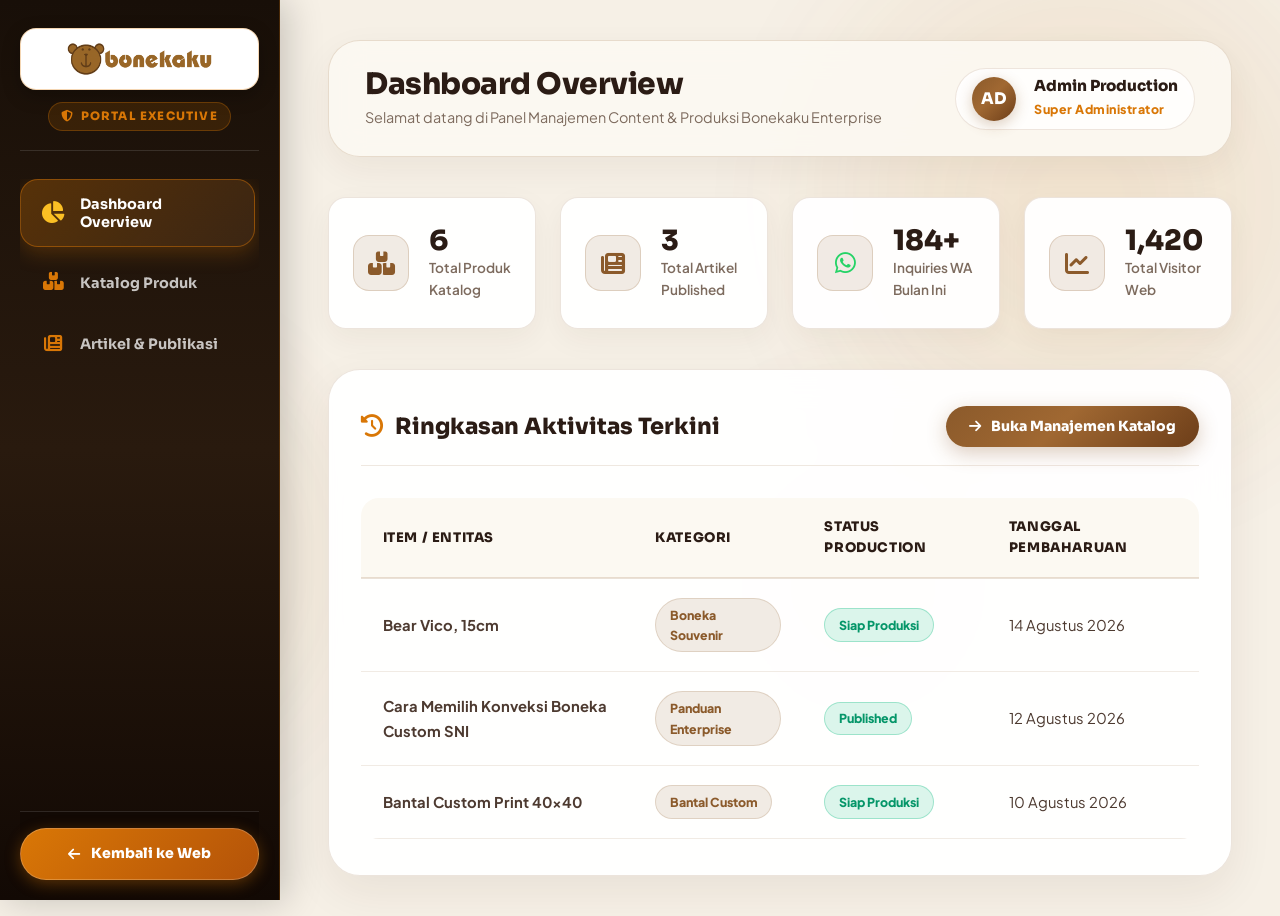
==== commit d7e934d3: "Comprehensive ultra-responsive design for Admin Panel including table wrapper, header controls and m" ====
--- a/admin.html
+++ b/admin.html
@@ -663,8 +663,22 @@
     }
 
     /* --------------------------------------------------------------------------
-       RESPONSIVE MEDIA QUERIES FOR ADMIN PANEL & STICKY RETURN-WEB BUTTON
+       COMPLETE ULTRA-RESPONSIVE MEDIA QUERIES FOR EXECUTIVE ADMIN PANEL
        -------------------------------------------------------------------------- */
+    .admin-table-wrapper {
+      width: 100%;
+      overflow-x: auto;
+      -webkit-overflow-scrolling: touch;
+      margin-top: 1rem;
+      border-radius: var(--radius-md);
+    }
+
+    .admin-table {
+      width: 100%;
+      min-width: 680px;
+      border-collapse: collapse;
+    }
+
     @media (max-width: 992px) {
       .admin-layout {
         flex-direction: column;
@@ -673,35 +687,66 @@
       .admin-sidebar {
         width: 100%;
         height: auto;
-        position: relative;
-        padding: 1.25rem 1rem;
+        position: sticky;
+        top: 0;
+        z-index: 1000;
+        padding: 0.85rem 1rem;
+        background: #180f08;
         border-right: none;
-        border-bottom: 1px solid rgba(217, 119, 6, 0.25);
+        border-bottom: 1px solid rgba(217, 119, 6, 0.3);
+        box-shadow: 0 6px 20px rgba(0, 0, 0, 0.4);
       }
 
       .admin-brand {
-        margin-bottom: 1rem;
-        padding-bottom: 0.85rem;
+        flex-direction: row;
+        align-items: center;
+        justify-content: space-between;
+        margin-bottom: 0.65rem;
+        padding-bottom: 0.65rem;
+        border-bottom: 1px solid rgba(255, 255, 255, 0.1);
+      }
+
+      .admin-brand-logo-link {
+        width: auto;
+        padding: 0.35rem 0.65rem;
+        border-radius: 12px;
+      }
+
+      .admin-brand-logo-img {
+        height: 32px;
+      }
+
+      .admin-brand-pill {
+        margin: 0;
+        font-size: 0.65rem;
+        padding: 0.2rem 0.5rem;
       }
 
       .admin-nav-list {
         flex-direction: row;
         overflow-x: auto;
         gap: 0.5rem;
-        padding-bottom: 0.5rem;
+        padding-bottom: 0.25rem;
+        scrollbar-width: none;
+      }
+
+      .admin-nav-list::-webkit-scrollbar {
+        display: none;
       }
 
       .admin-nav-item button {
         white-space: nowrap;
-        padding: 0.75rem 1rem;
+        padding: 0.6rem 0.9rem;
+        font-size: 0.825rem;
+        border-radius: 10px;
       }
 
       .admin-sidebar-footer {
         position: fixed !important;
-        bottom: 1rem !important;
-        left: 1rem !important;
-        right: 1rem !important;
-        width: calc(100% - 2rem) !important;
+        bottom: 0.85rem !important;
+        left: 0.85rem !important;
+        right: 0.85rem !important;
+        width: calc(100% - 1.7rem) !important;
         z-index: 99999 !important;
         background: transparent !important;
         border-top: none !important;
@@ -710,25 +755,113 @@
       }
 
       .btn-return-web {
-        box-shadow: 0 10px 30px rgba(0, 0, 0, 0.55) !important;
-        padding: 0.9rem 1.25rem !important;
+        box-shadow: 0 10px 30px rgba(0, 0, 0, 0.6) !important;
+        padding: 0.85rem 1.15rem !important;
         backdrop-filter: blur(12px) !important;
         border: 1.5px solid rgba(255, 255, 255, 0.3) !important;
+        font-size: 0.85rem !important;
       }
 
       .admin-main {
-        padding: 1.5rem 1rem 5.5rem 1rem !important;
+        padding: 1.25rem 1rem 5.5rem 1rem !important;
       }
 
       .admin-header {
         flex-direction: column;
         align-items: flex-start;
         gap: 1rem;
-        padding: 1.25rem;
+        padding: 1.25rem 1.15rem;
+        margin-bottom: 1.5rem;
+      }
+
+      .admin-header-title h1 {
+        font-size: 1.4rem;
+      }
+
+      .admin-header-title p {
+        font-size: 0.825rem;
+      }
+
+      .admin-user-profile {
+        width: 100%;
+        box-sizing: border-box;
+        justify-content: flex-start;
       }
 
       .admin-stats-grid {
         grid-template-columns: repeat(2, 1fr);
+        gap: 0.85rem;
+        margin-bottom: 1.5rem;
+      }
+
+      .admin-stat-card {
+        padding: 1.15rem 1rem;
+        gap: 0.85rem;
+        border-radius: 16px;
+      }
+
+      .stat-icon-box {
+        width: 44px;
+        height: 44px;
+        font-size: 1.2rem;
+        border-radius: 12px;
+      }
+
+      .stat-number {
+        font-size: 1.4rem;
+      }
+
+      .stat-label {
+        font-size: 0.775rem;
+      }
+
+      .admin-panel-card {
+        padding: 1.25rem 1rem;
+        border-radius: 20px;
+      }
+
+      .panel-card-header {
+        flex-direction: column;
+        align-items: flex-start;
+        gap: 1rem;
+        margin-bottom: 1.25rem;
+        padding-bottom: 0.85rem;
+      }
+
+      .panel-card-header h2 {
+        font-size: 1.15rem;
+      }
+
+      .admin-table-controls {
+        flex-direction: column;
+        width: 100%;
+        gap: 0.75rem;
+      }
+
+      .admin-search-input {
+        width: 100%;
+        box-sizing: border-box;
+      }
+
+      .btn-add-new {
+        width: 100%;
+        justify-content: center;
+        box-sizing: border-box;
+      }
+
+      .admin-modal-content {
+        padding: 1.5rem 1.15rem;
+        width: 94%;
+        max-height: 90vh;
+      }
+
+      .form-row-2 {
+        grid-template-columns: 1fr;
+        gap: 0.85rem;
+      }
+
+      .modal-header-admin h3 {
+        font-size: 1.2rem;
       }
     }
 
@@ -842,36 +975,38 @@
             </button>
           </div>
 
-          <table class="admin-table">
-            <thead>
-              <tr>
-                <th>Item / Entitas</th>
-                <th>Kategori</th>
-                <th>Status Production</th>
-                <th>Tanggal Pembaharuan</th>
-              </tr>
-            </thead>
-            <tbody>
-              <tr>
-                <td><strong>Bear Vico, 15cm</strong></td>
-                <td><span class="badge-cat">Boneka Souvenir</span></td>
-                <td><span class="badge-status published">Siap Produksi</span></td>
-                <td>14 Agustus 2026</td>
-              </tr>
-              <tr>
-                <td><strong>Cara Memilih Konveksi Boneka Custom SNI</strong></td>
-                <td><span class="badge-cat">Panduan Enterprise</span></td>
-                <td><span class="badge-status published">Published</span></td>
-                <td>12 Agustus 2026</td>
-              </tr>
-              <tr>
-                <td><strong>Bantal Custom Print 40x40</strong></td>
-                <td><span class="badge-cat">Bantal Custom</span></td>
-                <td><span class="badge-status published">Siap Produksi</span></td>
-                <td>10 Agustus 2026</td>
-              </tr>
-            </tbody>
-          </table>
+          <div class="admin-table-wrapper">
+            <table class="admin-table">
+              <thead>
+                <tr>
+                  <th>Item / Entitas</th>
+                  <th>Kategori</th>
+                  <th>Status Production</th>
+                  <th>Tanggal Pembaharuan</th>
+                </tr>
+              </thead>
+              <tbody>
+                <tr>
+                  <td><strong>Bear Vico, 15cm</strong></td>
+                  <td><span class="badge-cat">Boneka Souvenir</span></td>
+                  <td><span class="badge-status published">Siap Produksi</span></td>
+                  <td>14 Agustus 2026</td>
+                </tr>
+                <tr>
+                  <td><strong>Cara Memilih Konveksi Boneka Custom SNI</strong></td>
+                  <td><span class="badge-cat">Panduan Enterprise</span></td>
+                  <td><span class="badge-status published">Published</span></td>
+                  <td>12 Agustus 2026</td>
+                </tr>
+                <tr>
+                  <td><strong>Bantal Custom Print 40x40</strong></td>
+                  <td><span class="badge-cat">Bantal Custom</span></td>
+                  <td><span class="badge-status published">Siap Produksi</span></td>
+                  <td>10 Agustus 2026</td>
+                </tr>
+              </tbody>
+            </table>
+          </div>
         </div>
       </div>
 
@@ -888,21 +1023,23 @@
             </div>
           </div>
 
-          <table class="admin-table">
-            <thead>
-              <tr>
-                <th>Foto</th>
-                <th>Nama Produk</th>
-                <th>Kategori</th>
-                <th>MOQ (Min Order)</th>
-                <th>Rentang Harga</th>
-                <th style="text-align: right;">Aksi Manajemen</th>
-              </tr>
-            </thead>
-            <tbody id="catalogAdminTableBody">
-              <!-- Rendered Dynamically via JS -->
-            </tbody>
-          </table>
+          <div class="admin-table-wrapper">
+            <table class="admin-table">
+              <thead>
+                <tr>
+                  <th>Foto</th>
+                  <th>Nama Produk</th>
+                  <th>Kategori</th>
+                  <th>MOQ (Min Order)</th>
+                  <th>Rentang Harga</th>
+                  <th style="text-align: right;">Aksi Manajemen</th>
+                </tr>
+              </thead>
+              <tbody id="catalogAdminTableBody">
+                <!-- Rendered Dynamically via JS -->
+              </tbody>
+            </table>
+          </div>
           <div class="admin-pagination-bar" id="adminCatalogPagination">
             <!-- Rendered Dynamically via JS (20 per page) -->
           </div>
@@ -922,22 +1059,24 @@
             </div>
           </div>
 
-          <table class="admin-table">
-            <thead>
-              <tr>
-                <th>Cover</th>
-                <th>Judul Artikel</th>
-                <th>Kategori</th>
-                <th>Penulis</th>
-                <th>Tanggal</th>
-                <th>Status</th>
-                <th style="text-align: right;">Aksi Manajemen</th>
-              </tr>
-            </thead>
-            <tbody id="articlesAdminTableBody">
-              <!-- Rendered Dynamically via JS -->
-            </tbody>
-          </table>
+          <div class="admin-table-wrapper">
+            <table class="admin-table">
+              <thead>
+                <tr>
+                  <th>Cover</th>
+                  <th>Judul Artikel</th>
+                  <th>Kategori</th>
+                  <th>Penulis</th>
+                  <th>Tanggal</th>
+                  <th>Status</th>
+                  <th style="text-align: right;">Aksi Manajemen</th>
+                </tr>
+              </thead>
+              <tbody id="articlesAdminTableBody">
+                <!-- Rendered Dynamically via JS -->
+              </tbody>
+            </table>
+          </div>
           <div class="admin-pagination-bar" id="adminArticlesPagination">
             <!-- Rendered Dynamically via JS (20 per page) -->
           </div>
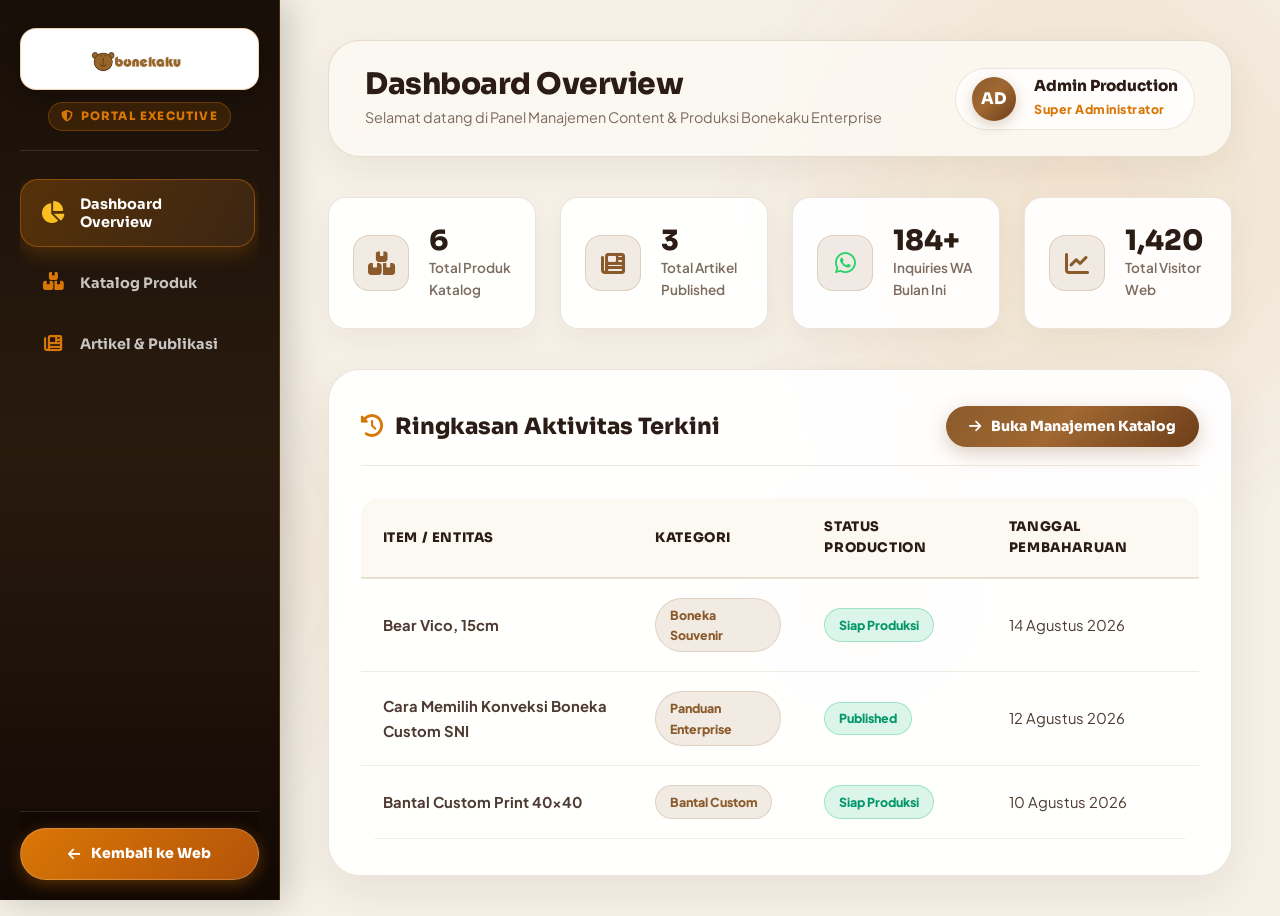
==== commit 3bbfe3a4: "Update logo to transparent Screenshot_1587-removebg-preview.png and fix pagination controls mobile r" ====
--- a/admin.html
+++ b/admin.html
@@ -887,7 +887,7 @@
     <aside class="admin-sidebar">
       <div class="admin-brand">
         <a href="index.html" class="admin-brand-logo-link" title="Kembali ke Utama">
-          <img src="Logo-Baru-Bonekaku-600x163_eA0g.png" alt="Logo Bonekaku Enterprise" class="admin-brand-logo-img">
+          <img src="Screenshot_1587-removebg-preview.png" alt="Logo Bonekaku Enterprise" class="admin-brand-logo-img">
         </a>
         <span class="admin-brand-pill"><i class="fas fa-shield-halved"></i> Portal Executive</span>
       </div>
--- a/styles.css
+++ b/styles.css
@@ -7628,10 +7628,11 @@
   justify-content: space-between;
   flex-wrap: wrap;
   gap: 1rem;
-  margin-top: 3rem;
+  margin-top: 2.5rem;
   padding-top: 1.5rem;
   border-top: 1px solid rgba(139, 90, 43, 0.15);
   width: 100%;
+  box-sizing: border-box;
 }
 
 .pagination-info {
@@ -7648,25 +7649,27 @@
 .pagination-controls {
   display: flex;
   align-items: center;
-  gap: 0.4rem;
+  gap: 0.35rem;
+  flex-wrap: wrap;
 }
 
 .page-btn {
   display: inline-flex;
   align-items: center;
   justify-content: center;
-  min-width: 38px;
-  height: 38px;
-  padding: 0 0.65rem;
+  min-width: 36px;
+  height: 36px;
+  padding: 0 0.6rem;
   border-radius: var(--radius-md);
   background: var(--bg-tertiary);
   border: 1px solid rgba(139, 90, 43, 0.16);
   color: var(--text-primary);
   font-family: var(--font-heading);
-  font-size: 0.88rem;
+  font-size: 0.85rem;
   font-weight: 700;
   cursor: pointer;
   transition: all 0.25s cubic-bezier(0.16, 1, 0.3, 1);
+  box-sizing: border-box;
 }
 
 .page-btn:hover:not(:disabled) {
@@ -7688,6 +7691,15 @@
   cursor: not-allowed;
 }
 
+.pagination-dots {
+  display: inline-flex;
+  align-items: center;
+  justify-content: center;
+  padding: 0 0.2rem;
+  font-weight: 800;
+  color: var(--text-muted);
+}
+
 /* Admin Pagination Container */
 .admin-pagination-bar {
   display: flex;
@@ -7695,11 +7707,50 @@
   justify-content: space-between;
   flex-wrap: wrap;
   gap: 1rem;
-  padding: 1.25rem 1.5rem;
+  padding: 1.15rem 1.25rem;
   background: rgba(255, 255, 255, 0.04);
   border-top: 1px solid rgba(255, 255, 255, 0.1);
   margin-top: 1rem;
   border-radius: 0 0 16px 16px;
+  width: 100%;
+  box-sizing: border-box;
+}
+
+@media (max-width: 768px) {
+  .pagination-container,
+  .admin-pagination-bar {
+    flex-direction: column !important;
+    align-items: center !important;
+    justify-content: center !important;
+    gap: 0.75rem !important;
+    padding: 1rem 0.5rem !important;
+    text-align: center !important;
+    width: 100% !important;
+    box-sizing: border-box !important;
+  }
+
+  .pagination-info {
+    font-size: 0.8rem !important;
+    text-align: center !important;
+    width: 100% !important;
+  }
+
+  .pagination-controls {
+    display: flex !important;
+    flex-wrap: wrap !important;
+    justify-content: center !important;
+    gap: 0.3rem !important;
+    width: 100% !important;
+    box-sizing: border-box !important;
+  }
+
+  .page-btn {
+    min-width: 32px !important;
+    height: 34px !important;
+    padding: 0 0.45rem !important;
+    font-size: 0.775rem !important;
+    border-radius: 8px !important;
+  }
 }
 
 /* ==========================================
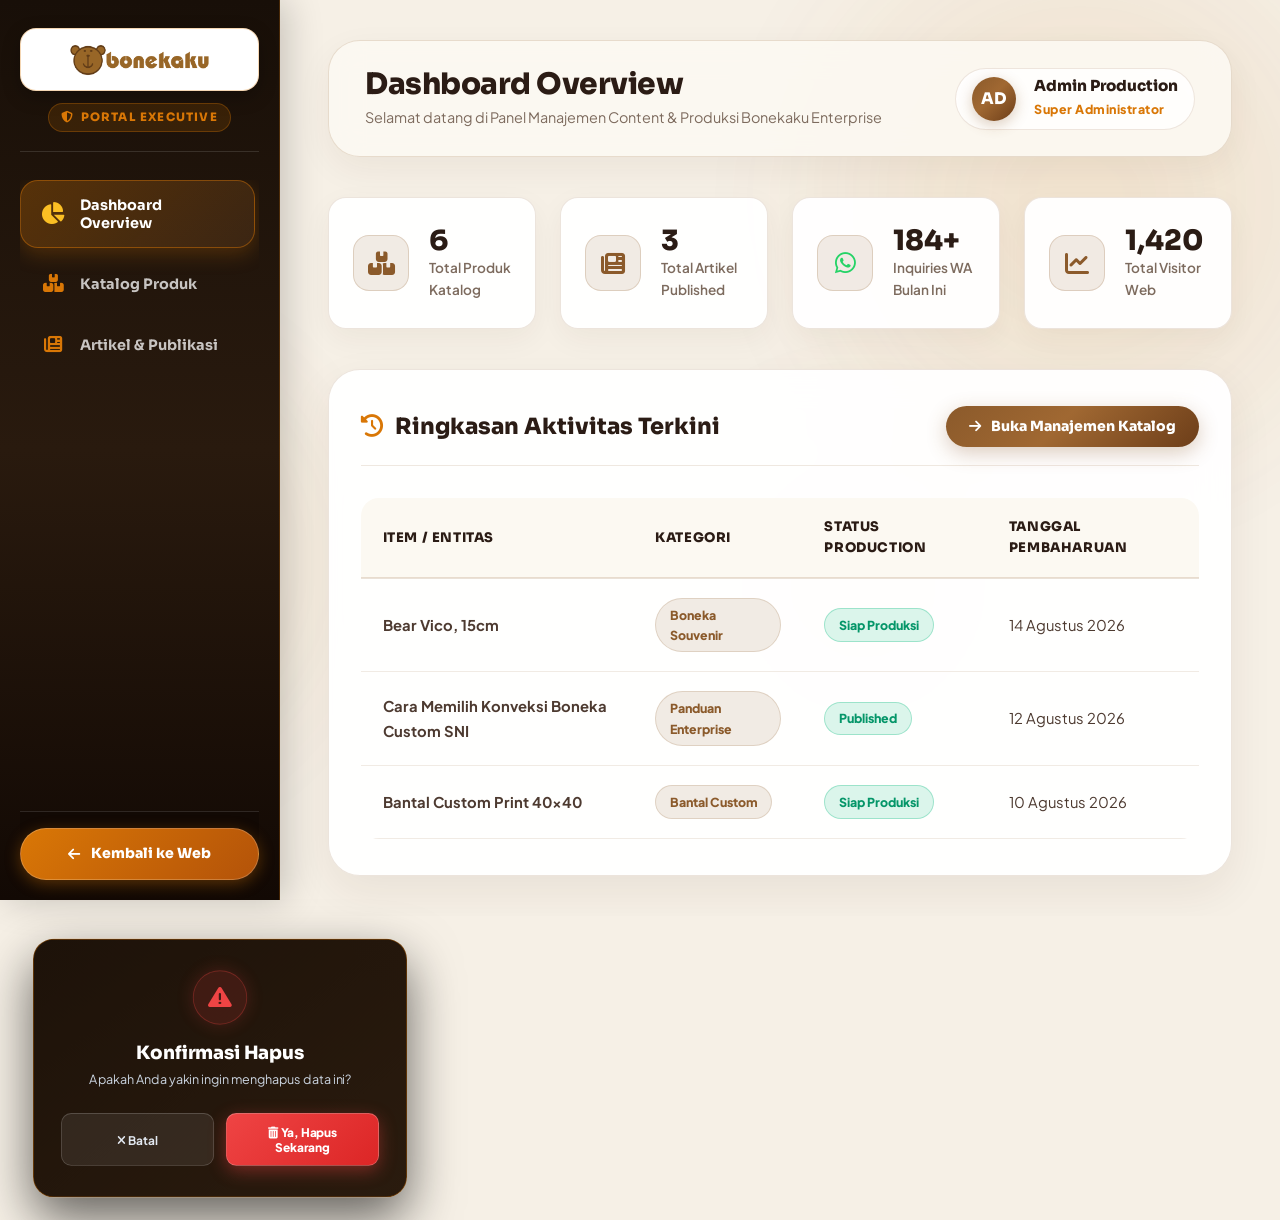
==== commit ae0355fa: "Add signature warm brown custom scrollbar across all pages and replace browser default confirm popup" ====
--- a/admin.html
+++ b/admin.html
@@ -70,31 +70,118 @@
       border-bottom: 1px solid rgba(255, 255, 255, 0.12);
     }
 
-    .admin-brand-logo-link {
+    .admin-brand-logo-container {
       display: flex;
       align-items: center;
       justify-content: center;
       width: 100%;
-      padding: 0.5rem 0.75rem;
+      padding: 0.6rem 0.85rem;
       background: #ffffff;
       border-radius: 16px;
       border: 1px solid rgba(217, 119, 6, 0.3);
       box-shadow: 0 6px 18px rgba(0, 0, 0, 0.25);
-      transition: all 0.3s ease;
       box-sizing: border-box;
-      text-decoration: none;
-    }
-
-    .admin-brand-logo-link:hover {
-      transform: scale(1.03);
-      box-shadow: 0 8px 24px rgba(217, 119, 6, 0.35);
+      pointer-events: none; /* Static non-clickable as requested */
+      cursor: default;
     }
 
     .admin-brand-logo-img {
-      height: 44px;
+      height: 42px;
       width: auto;
       object-fit: contain;
       max-width: 100%;
+    }
+
+    /* Custom Modern Confirmation Modal */
+    .confirm-modal-box {
+      background: linear-gradient(145deg, #1d1209 0%, #2a1b0e 100%);
+      border: 1px solid rgba(217, 119, 6, 0.4);
+      box-shadow: 0 25px 60px rgba(0, 0, 0, 0.6);
+      border-radius: 24px;
+      padding: 2.25rem 2rem;
+      width: 90%;
+      max-width: 440px;
+      text-align: center;
+      color: #ffffff;
+      transform: scale(0.85);
+      transition: transform 0.3s cubic-bezier(0.16, 1, 0.3, 1);
+    }
+
+    .admin-modal-overlay.open .confirm-modal-box {
+      transform: scale(1);
+    }
+
+    .confirm-badge {
+      width: 64px;
+      height: 64px;
+      border-radius: 50%;
+      background: rgba(239, 68, 68, 0.15);
+      color: #ef4444;
+      border: 1px solid rgba(239, 68, 68, 0.3);
+      display: flex;
+      align-items: center;
+      justify-content: center;
+      font-size: 1.75rem;
+      margin: 0 auto 1.25rem auto;
+      box-shadow: 0 0 20px rgba(239, 68, 68, 0.2);
+    }
+
+    .confirm-modal-box h3 {
+      font-family: var(--font-heading);
+      font-size: 1.35rem;
+      font-weight: 800;
+      color: #ffffff;
+      margin: 0 0 0.5rem 0;
+    }
+
+    .confirm-modal-box p {
+      font-size: 0.925rem;
+      color: #cbd5e1;
+      line-height: 1.55;
+      margin: 0 0 1.75rem 0;
+    }
+
+    .confirm-modal-actions {
+      display: flex;
+      gap: 0.85rem;
+    }
+
+    .btn-confirm-cancel {
+      flex: 1;
+      padding: 0.75rem 1rem;
+      border-radius: 12px;
+      background: rgba(255, 255, 255, 0.08);
+      color: #e2e8f0;
+      border: 1px solid rgba(255, 255, 255, 0.18);
+      font-weight: 700;
+      font-size: 0.875rem;
+      cursor: pointer;
+      transition: all 0.25s ease;
+    }
+
+    .btn-confirm-cancel:hover {
+      background: rgba(255, 255, 255, 0.16);
+      color: #ffffff;
+    }
+
+    .btn-confirm-accept {
+      flex: 1;
+      padding: 0.75rem 1rem;
+      border-radius: 12px;
+      background: linear-gradient(135deg, #ef4444 0%, #dc2626 100%);
+      color: #ffffff;
+      border: 1px solid rgba(255, 255, 255, 0.25);
+      font-weight: 800;
+      font-size: 0.875rem;
+      cursor: pointer;
+      box-shadow: 0 6px 20px rgba(239, 68, 68, 0.4);
+      transition: all 0.25s ease;
+    }
+
+    .btn-confirm-accept:hover {
+      background: linear-gradient(135deg, #f87171 0%, #ef4444 100%);
+      transform: translateY(-2px);
+      box-shadow: 0 8px 25px rgba(239, 68, 68, 0.55);
     }
 
     .admin-brand-pill {
@@ -886,9 +973,9 @@
     <!-- Left Executive Sidebar -->
     <aside class="admin-sidebar">
       <div class="admin-brand">
-        <a href="index.html" class="admin-brand-logo-link" title="Kembali ke Utama">
-          <img src="Screenshot_1587-removebg-preview.png" alt="Logo Bonekaku Enterprise" class="admin-brand-logo-img">
-        </a>
+        <div class="admin-brand-logo-container" title="Bonekaku Enterprise Portal">
+          <img src="Logo-Baru-Bonekaku-1030x279_eA0g.png" alt="Logo Bonekaku Enterprise" class="admin-brand-logo-img">
+        </div>
         <span class="admin-brand-pill"><i class="fas fa-shield-halved"></i> Portal Executive</span>
       </div>
 
@@ -1210,6 +1297,25 @@
     </div>
   </div>
 
+  <!-- MODERN EXECUTIVE CONFIRMATION MODAL (REPLACES BROWSER DEFAULT CONFIRM POPUP) -->
+  <div class="admin-modal-overlay" id="customConfirmModal">
+    <div class="confirm-modal-box">
+      <div class="confirm-badge">
+        <i class="fas fa-triangle-exclamation"></i>
+      </div>
+      <h3 id="confirmModalTitle">Konfirmasi Hapus</h3>
+      <p id="confirmModalMsg">Apakah Anda yakin ingin menghapus data ini?</p>
+      <div class="confirm-modal-actions">
+        <button type="button" class="btn-confirm-cancel" onclick="closeCustomConfirmModal()">
+          <i class="fas fa-xmark"></i> Batal
+        </button>
+        <button type="button" class="btn-confirm-accept" onclick="handleConfirmAccept()">
+          <i class="fas fa-trash-can"></i> Ya, Hapus Sekarang
+        </button>
+      </div>
+    </div>
+  </div>
+
   <!-- TOAST NOTIFICATION -->
   <div class="toast-notif" id="toastNotif">
     <i class="fas fa-circle-check" style="color:var(--accent-gold); font-size:1.3rem;"></i>
@@ -1437,14 +1543,42 @@
       closeProductAdminModal();
     }
 
+    /* Custom Modern Confirm Modal Handlers */
+    let confirmCallback = null;
+
+    function showCustomConfirmModal(title, message, onConfirm) {
+      document.getElementById('confirmModalTitle').innerText = title;
+      document.getElementById('confirmModalMsg').innerText = message;
+      confirmCallback = onConfirm;
+      document.getElementById('customConfirmModal').classList.add('open');
+    }
+
+    function closeCustomConfirmModal() {
+      document.getElementById('customConfirmModal').classList.remove('open');
+      confirmCallback = null;
+    }
+
+    function handleConfirmAccept() {
+      if (typeof confirmCallback === 'function') {
+        confirmCallback();
+      }
+      closeCustomConfirmModal();
+    }
+
     function deleteProduct(id) {
-      if (confirm("Apakah Anda yakin ingin menghapus produk ini dari katalog?")) {
-        adminProducts = adminProducts.filter(p => p.id !== id);
-        saveToStorage();
-        renderCatalogAdminTable();
-        updateAdminStats();
-        showToast("Produk berhasil dihapus!");
-      }
+      const prod = adminProducts.find(p => p.id === id);
+      const prodName = prod ? prod.title : 'produk ini';
+      showCustomConfirmModal(
+        'Konfirmasi Hapus Produk',
+        `Apakah Anda yakin ingin menghapus "${prodName}" dari katalog Bonekaku?`,
+        function() {
+          adminProducts = adminProducts.filter(p => p.id !== id);
+          saveToStorage();
+          renderCatalogAdminTable();
+          updateAdminStats();
+          showToast("Produk berhasil dihapus!");
+        }
+      );
     }
 
     /* ---------------- ARTICLE MANAGEMENT ---------------- */
@@ -1551,13 +1685,19 @@
     }
 
     function deleteArticle(id) {
-      if (confirm("Apakah Anda yakin ingin menghapus artikel ini?")) {
-        adminArticles = adminArticles.filter(a => a.id !== id);
-        saveToStorage();
-        renderArticlesAdminTable();
-        updateAdminStats();
-        showToast("Artikel berhasil dihapus!");
-      }
+      const art = adminArticles.find(a => a.id === id);
+      const artTitle = art ? art.title : 'artikel ini';
+      showCustomConfirmModal(
+        'Konfirmasi Hapus Artikel',
+        `Apakah Anda yakin ingin menghapus artikel "${artTitle}"?`,
+        function() {
+          adminArticles = adminArticles.filter(a => a.id !== id);
+          saveToStorage();
+          renderArticlesAdminTable();
+          updateAdminStats();
+          showToast("Artikel berhasil dihapus!");
+        }
+      );
     }
 
     function showToast(msg) {
--- a/styles.css
+++ b/styles.css
@@ -2132,77 +2132,125 @@
    14. SUBPAGE HEADER BANNER & BREADCRUMBS
    -------------------------------------------------------------------------- */
 .subpage-header-banner {
-  padding: 9.5rem 0 4.5rem 0;
-  background: var(--bg-secondary);
-  border-bottom: 1px solid var(--border-light);
-  position: relative;
-  overflow: hidden;
+  padding: 6.8rem 0 2.5rem 0 !important;
+  background: linear-gradient(135deg, #fffcf7 0%, #fef3c7 40%, #fff7ed 70%, #fffcf8 100%) !important;
+  border-bottom: 1px solid rgba(217, 119, 6, 0.15) !important;
+  position: relative !important;
+  overflow: hidden !important;
+  background-size: 400% 400% !important;
+  animation: heroBannerGradientShift 14s ease infinite !important;
+}
+
+@keyframes heroBannerGradientShift {
+  0% { background-position: 0% 50%; }
+  50% { background-position: 100% 50%; }
+  100% { background-position: 0% 50%; }
 }
 
 .subpage-header-banner::before {
-  content: '';
-  position: absolute;
-  top: -50%;
-  left: 50%;
-  transform: translateX(-50%);
-  width: 600px;
-  height: 600px;
-  background: radial-gradient(circle, var(--accent-brand-soft) 0%, rgba(249, 115, 22, 0) 70%);
-  opacity: 0.6;
-  pointer-events: none;
-  z-index: 0;
+  content: '' !important;
+  position: absolute !important;
+  top: -40% !important;
+  left: 50% !important;
+  transform: translateX(-50%) !important;
+  width: 650px !important;
+  height: 650px !important;
+  background: radial-gradient(circle, rgba(245, 158, 11, 0.18) 0%, rgba(249, 115, 22, 0.08) 45%, transparent 70%) !important;
+  opacity: 0.9 !important;
+  pointer-events: none !important;
+  z-index: 0 !important;
+  animation: luxuryGlowPulse 8s ease-in-out infinite alternate !important;
+}
+
+@keyframes luxuryGlowPulse {
+  0% { transform: translateX(-50%) scale(0.9) rotate(0deg); opacity: 0.7; }
+  100% { transform: translateX(-50%) scale(1.15) rotate(15deg); opacity: 1; }
+}
+
+.subpage-header-banner::after {
+  content: '' !important;
+  position: absolute !important;
+  top: 0 !important;
+  left: 0 !important;
+  right: 0 !important;
+  bottom: 0 !important;
+  background-image: 
+    radial-gradient(2px 2px at 20px 30px, rgba(217, 119, 6, 0.35), rgba(0,0,0,0)),
+    radial-gradient(2px 2px at 40px 70px, rgba(245, 158, 11, 0.3), rgba(0,0,0,0)),
+    radial-gradient(3px 3px at 80px 120px, rgba(217, 119, 6, 0.25), rgba(0,0,0,0)),
+    radial-gradient(2px 2px at 150px 40px, rgba(234, 88, 12, 0.3), rgba(0,0,0,0)),
+    radial-gradient(3px 3px at 250px 90px, rgba(217, 119, 6, 0.35), rgba(0,0,0,0));
+  background-repeat: repeat !important;
+  background-size: 300px 180px !important;
+  opacity: 0.6 !important;
+  pointer-events: none !important;
+  z-index: 0 !important;
+  animation: floatingLuxuryDust 20s linear infinite !important;
+}
+
+@keyframes floatingLuxuryDust {
+  0% { background-position: 0 0; }
+  100% { background-position: 300px 180px; }
 }
 
 .subpage-banner-content {
-  position: relative;
-  z-index: 1;
-  text-align: center;
-  max-width: 780px;
-  margin: 0 auto;
+  position: relative !important;
+  z-index: 2 !important;
+  text-align: center !important;
+  max-width: 820px !important;
+  margin: 0 auto !important;
+  padding: 0 1.25rem !important;
 }
 
 .breadcrumb-trail {
-  display: inline-flex;
-  align-items: center;
-  gap: 0.6rem;
-  font-size: 0.875rem;
-  font-weight: 700;
-  color: var(--text-muted);
-  margin-bottom: 1.25rem;
-  padding: 0.4rem 1.25rem;
-  border-radius: var(--radius-full);
-  background: var(--bg-glass);
-  border: 1px solid var(--border-light);
+  display: inline-flex !important;
+  align-items: center !important;
+  gap: 0.65rem !important;
+  font-family: var(--font-heading) !important;
+  font-size: 0.825rem !important;
+  font-weight: 800 !important;
+  color: #78350f !important;
+  margin-bottom: 0.75rem !important;
+  padding: 0.35rem 1.15rem !important;
+  border-radius: var(--radius-full) !important;
+  background: rgba(255, 255, 255, 0.85) !important;
+  backdrop-filter: blur(14px) !important;
+  border: 1px solid rgba(217, 119, 6, 0.25) !important;
+  box-shadow: 0 4px 18px rgba(217, 119, 6, 0.08) !important;
 }
 
 .breadcrumb-trail a {
-  color: var(--text-secondary);
-  transition: color var(--transition-fast);
+  color: #9a3412 !important;
+  transition: color var(--transition-fast) !important;
+  text-decoration: none !important;
 }
 
 .breadcrumb-trail a:hover {
-  color: var(--accent-brand);
+  color: var(--accent-brand) !important;
+  text-decoration: underline !important;
 }
 
 .subpage-title {
-  font-family: var(--font-heading);
-  font-size: clamp(2.4rem, 4.5vw, 3.6rem);
-  font-weight: 900;
-  line-height: 1.15;
-  margin-bottom: 1.25rem;
-  background: linear-gradient(135deg, #3B2113 0%, #d97706 60%, #92400e 100%);
-  -webkit-background-clip: text;
-  -webkit-text-fill-color: transparent;
-  letter-spacing: -0.5px;
+  font-family: 'Outfit', 'Sora', sans-serif !important;
+  font-size: clamp(1.85rem, 3.8vw, 2.75rem) !important;
+  font-weight: 900 !important;
+  line-height: 1.18 !important;
+  margin-bottom: 0.65rem !important;
+  background: linear-gradient(135deg, #1e0e06 0%, #b45309 35%, #d97706 70%, #78350f 100%) !important;
+  -webkit-background-clip: text !important;
+  -webkit-text-fill-color: transparent !important;
+  letter-spacing: -0.02em !important;
+  filter: drop-shadow(0 4px 12px rgba(217, 119, 6, 0.1)) !important;
 }
 
 .subpage-subtitle {
-  font-size: 1.15rem;
-  font-weight: 500;
-  color: #5c3e2b;
-  max-width: 820px;
-  margin: 0 auto;
-  line-height: 1.75;
+  font-family: var(--font-body) !important;
+  font-size: 1.025rem !important;
+  font-weight: 500 !important;
+  color: #475569 !important;
+  max-width: 760px !important;
+  margin: 0 auto !important;
+  line-height: 1.55 !important;
 }
 
 /* --------------------------------------------------------------------------
@@ -2749,49 +2797,70 @@
   border-top: 1px solid rgba(255, 255, 255, 0.15);
 }
 
+/* SUPER ATTRACTIVE EMERALD WA BUTTON & HIGH-CONTRAST DETAIL BUTTON (REF SS_1642 & SS_1643 REDESIGN) */
 .btn-card-wa {
-  flex: 1;
-  display: inline-flex;
-  align-items: center;
-  justify-content: center;
-  gap: 0.35rem;
-  padding: 0.55rem 0.5rem;
-  font-size: 0.78rem;
-  font-weight: 800;
-  white-space: nowrap;
-  border-radius: var(--radius-full);
-  background: linear-gradient(135deg, #059669 0%, #10b981 100%);
-  color: #ffffff;
-  border: none;
-  box-shadow: 0 4px 14px rgba(16, 185, 129, 0.3);
-  transition: all 0.25s ease;
+  flex: 1 !important;
+  display: inline-flex !important;
+  align-items: center !important;
+  justify-content: center !important;
+  gap: 0.45rem !important;
+  padding: 0.6rem 0.85rem !important;
+  font-family: var(--font-heading) !important;
+  font-size: 0.825rem !important;
+  font-weight: 800 !important;
+  white-space: nowrap !important;
+  border-radius: var(--radius-full) !important;
+  background: linear-gradient(135deg, #10b981 0%, #059669 100%) !important;
+  color: #ffffff !important;
+  border: 1px solid rgba(255, 255, 255, 0.3) !important;
+  box-shadow: 0 4px 16px rgba(16, 185, 129, 0.4) !important;
+  text-decoration: none !important;
+  transition: all 0.3s cubic-bezier(0.16, 1, 0.3, 1) !important;
+}
+
+.btn-card-wa i {
+  color: #ffffff !important;
+  font-size: 0.925rem !important;
 }
 
 .btn-card-wa:hover {
-  transform: translateY(-2px);
-  box-shadow: 0 8px 20px rgba(16, 185, 129, 0.45);
+  background: linear-gradient(135deg, #34d399 0%, #10b981 100%) !important;
+  box-shadow: 0 8px 25px rgba(16, 185, 129, 0.55) !important;
+  transform: translateY(-2px) !important;
+  color: #ffffff !important;
 }
 
 .btn-card-modal {
-  flex: 1;
-  display: inline-flex;
-  align-items: center;
-  justify-content: center;
-  gap: 0.35rem;
-  padding: 0.55rem 0.5rem;
-  font-size: 0.78rem;
-  font-weight: 800;
-  white-space: nowrap;
-  border-radius: var(--radius-full);
-  background: rgba(255, 255, 255, 0.12);
-  color: #ffffff;
-  border: 1px solid rgba(255, 255, 255, 0.25);
-  transition: all 0.25s ease;
+  flex: 1 !important;
+  display: inline-flex !important;
+  align-items: center !important;
+  justify-content: center !important;
+  gap: 0.45rem !important;
+  padding: 0.6rem 0.85rem !important;
+  font-family: var(--font-heading) !important;
+  font-size: 0.825rem !important;
+  font-weight: 800 !important;
+  white-space: nowrap !important;
+  border-radius: var(--radius-full) !important;
+  background: #fff5eb !important;
+  color: #b45309 !important; /* Deep Rich Amber Terracotta - Ultra high-contrast & clear! */
+  border: 1px solid rgba(217, 119, 6, 0.35) !important;
+  box-shadow: 0 4px 14px rgba(217, 119, 6, 0.08) !important;
+  cursor: pointer !important;
+  transition: all 0.3s cubic-bezier(0.16, 1, 0.3, 1) !important;
+}
+
+.btn-card-modal i {
+  color: #ea580c !important;
+  font-size: 0.85rem !important;
 }
 
 .btn-card-modal:hover {
-  background: rgba(255, 255, 255, 0.22);
-  transform: translateY(-2px);
+  background: #fde68a !important;
+  color: #92400e !important;
+  border-color: #f59e0b !important;
+  transform: translateY(-2px) !important;
+  box-shadow: 0 6px 18px rgba(217, 119, 6, 0.22) !important;
 }
 
 /* Shimmer Glare Effect on Hover for Cards */
@@ -4033,33 +4102,65 @@
 /* --------------------------------------------------------------------------
    SS_1498 & SS_1499 BRAND INTRO SECTION STYLES
    -------------------------------------------------------------------------- */
+/* ULTRA-LIGHTWEIGHT 3D ANIMATED LUXURY STAGE & MOTION MESH HERO BACKGROUND */
 .ss1498-brand-intro-section {
-  position: relative;
-  padding: 5.5rem 0 4.5rem 0;
-  background: #2a1608 !important;
-  color: #ffffff;
-  overflow: hidden;
+  position: relative !important;
+  padding: 6rem 0 5rem 0 !important;
+  background: linear-gradient(135deg, #180d06 0%, #341a0b 35%, #4a270f 65%, #1e0e07 100%) !important;
+  background-size: 300% 300% !important;
+  animation: hero3DMotionGradient 16s ease-in-out infinite !important;
+  color: #ffffff !important;
+  overflow: hidden !important;
+  perspective: 1000px !important;
+  transform-style: preserve-3d !important;
+}
+
+@keyframes hero3DMotionGradient {
+  0% { background-position: 0% 50%; }
+  50% { background-position: 100% 50%; }
+  100% { background-position: 0% 50%; }
 }
 
 .ss1498-brand-intro-section::before {
-  content: '';
-  position: absolute;
-  top: -24px; left: -24px; right: -24px; bottom: -24px;
-  background: url('Boneka-Bear-Bobby-18-outfit2-1536x1152_eA0g.jpg') center/cover no-repeat !important;
-  filter: blur(18px) brightness(0.52) contrast(1.1) !important;
-  transform: scale(1.08);
-  z-index: 0;
-  pointer-events: none;
+  content: '' !important;
+  position: absolute !important;
+  top: -40% !important;
+  left: 30% !important;
+  width: 650px !important;
+  height: 650px !important;
+  background: radial-gradient(circle, rgba(245, 158, 11, 0.28) 0%, rgba(217, 119, 6, 0.08) 50%, transparent 75%) !important;
+  pointer-events: none !important;
+  z-index: 0 !important;
+  border-radius: 50% !important;
+  transform: translateZ(-100px) !important;
+  animation: hero3dOrbFloat1 12s ease-in-out infinite alternate !important;
+  will-change: transform, opacity !important;
+}
+
+@keyframes hero3dOrbFloat1 {
+  0% { transform: translate3d(-10%, -10%, -100px) scale(0.9); opacity: 0.7; }
+  100% { transform: translate3d(20%, 15%, -50px) scale(1.2); opacity: 1; }
 }
 
 .ss1498-bg-overlay {
-  position: absolute;
-  inset: 0;
-  background: linear-gradient(135deg, rgba(60, 32, 14, 0.72) 0%, rgba(32, 16, 6, 0.85) 100%) !important;
-  backdrop-filter: blur(6px) !important;
-  -webkit-backdrop-filter: blur(6px) !important;
-  z-index: 1;
-  pointer-events: none;
+  position: absolute !important;
+  inset: 0 !important;
+  background-image: 
+    radial-gradient(circle at 80% 20%, rgba(16, 185, 129, 0.18) 0%, transparent 45%),
+    radial-gradient(circle at 10% 80%, rgba(217, 119, 6, 0.22) 0%, transparent 50%),
+    linear-gradient(rgba(255, 255, 255, 0.03) 1px, transparent 1px),
+    linear-gradient(90deg, rgba(255, 255, 255, 0.03) 1px, transparent 1px) !important;
+  background-size: 100% 100%, 100% 100%, 45px 45px, 45px 45px !important;
+  z-index: 1 !important;
+  pointer-events: none !important;
+  transform: translateZ(-50px) !important;
+  animation: hero3dMeshWave 22s linear infinite !important;
+  will-change: transform !important;
+}
+
+@keyframes hero3dMeshWave {
+  0% { background-position: 0 0, 0 0, 0 0, 0 0; }
+  100% { background-position: 0 0, 0 0, 45px 45px, 45px 45px; }
 }
 
 .ss1498-intro-grid {
@@ -4659,34 +4760,6 @@
    -------------------------------------------------------------------------- */
 
 /* 1. HERO & BRAND INTRO SECTION (ULTRA-MODERN 3D MODEL SHOWCASE) */
-.ss1498-brand-intro-section {
-  position: relative;
-  padding: 5.5rem 0 4.5rem 0;
-  background: #2a1608 !important;
-  color: #ffffff;
-  overflow: hidden;
-}
-
-.ss1498-brand-intro-section::before {
-  content: '';
-  position: absolute;
-  top: -24px; left: -24px; right: -24px; bottom: -24px;
-  background: url('Boneka-Bear-Bobby-18-outfit2-1536x1152_eA0g.jpg') center/cover no-repeat !important;
-  filter: blur(18px) brightness(0.52) contrast(1.1) !important;
-  transform: scale(1.08);
-  z-index: 0;
-  pointer-events: none;
-}
-
-.ss1498-bg-overlay {
-  position: absolute;
-  top: 0; left: 0; right: 0; bottom: 0;
-  background: linear-gradient(135deg, rgba(60, 32, 14, 0.72) 0%, rgba(32, 16, 6, 0.85) 100%) !important;
-  backdrop-filter: blur(6px) !important;
-  -webkit-backdrop-filter: blur(6px) !important;
-  z-index: 1;
-  pointer-events: none;
-}
 
 .ss1498-intro-grid {
   display: grid;
@@ -6270,9 +6343,18 @@
 
 .list-row-img-box .card-category-badge {
   position: absolute;
-  top: 0.6rem;
-  left: 0.6rem;
+  top: 0.65rem;
+  left: 0.65rem;
   z-index: 2;
+  background: linear-gradient(135deg, #d97706 0%, #b45309 100%) !important;
+  color: #ffffff !important;
+  font-family: var(--font-heading) !important;
+  font-weight: 800 !important;
+  font-size: 0.725rem !important;
+  padding: 0.3rem 0.75rem !important;
+  border-radius: 20px !important;
+  border: 1px solid rgba(255, 255, 255, 0.35) !important;
+  box-shadow: 0 4px 12px rgba(180, 83, 9, 0.4) !important;
 }
 
 .list-row-content {
@@ -6282,24 +6364,55 @@
 }
 
 .list-row-title {
-  font-family: var(--font-heading);
-  font-size: 1.35rem;
-  font-weight: 800;
-  color: var(--accent-brand);
-  margin: 0;
-  cursor: pointer;
-  transition: color 0.2s ease;
+  font-family: var(--font-heading) !important;
+  font-size: 1.3rem !important;
+  font-weight: 800 !important;
+  color: #2a180e !important;
+  margin: 0 !important;
+  cursor: pointer !important;
+  transition: color 0.2s ease !important;
 }
 
 .list-row-title:hover {
-  color: var(--accent-gold);
+  color: var(--accent-brand) !important;
 }
 
 .list-row-meta {
-  display: flex;
-  flex-wrap: wrap;
-  gap: 0.5rem;
-  margin: 0.25rem 0;
+  display: flex !important;
+  flex-wrap: wrap !important;
+  gap: 0.45rem !important;
+  margin: 0.25rem 0 !important;
+}
+
+.list-row-meta .meta-pill {
+  font-family: var(--font-heading) !important;
+  font-size: 0.775rem !important;
+  font-weight: 800 !important;
+  letter-spacing: 0.25px !important;
+  padding: 0.3rem 0.75rem !important;
+  border-radius: var(--radius-full) !important;
+  background: #fff7ed !important;
+  color: #9a3412 !important; /* Deep Rich Amber Terracotta - NO yellow! */
+  border: 1px solid #fdba74 !important;
+  display: inline-flex !important;
+  align-items: center !important;
+  gap: 0.4rem !important;
+  box-shadow: 0 2px 8px rgba(154, 52, 18, 0.08) !important;
+}
+
+.list-row-meta .meta-pill i {
+  color: #ea580c !important;
+}
+
+.list-row-meta .meta-pill.price {
+  background: linear-gradient(135deg, #ffedd5 0%, #fed7aa 100%) !important;
+  color: #7c2d12 !important; /* Rich Dark Terracotta Mahogany - High Contrast & Crisp! */
+  border: 1.5px solid #f97316 !important;
+  box-shadow: 0 4px 14px rgba(249, 115, 22, 0.22) !important;
+}
+
+.list-row-meta .meta-pill.price i {
+  color: #c2410c !important;
 }
 
 .list-row-desc {
@@ -6333,16 +6446,55 @@
   gap: 0.6rem;
 }
 
-.btn-list-details, .btn-list-wa {
-  width: 100%;
-  display: inline-flex;
-  align-items: center;
-  justify-content: center;
-  gap: 0.4rem;
-  padding: 0.7rem 1rem;
-  font-size: 0.85rem;
-  font-weight: 800;
-  border-radius: var(--radius-full);
+.btn-list-details {
+  width: 100% !important;
+  display: inline-flex !important;
+  align-items: center !important;
+  justify-content: center !important;
+  gap: 0.45rem !important;
+  padding: 0.65rem 1rem !important;
+  font-family: var(--font-heading) !important;
+  font-size: 0.85rem !important;
+  font-weight: 800 !important;
+  border-radius: var(--radius-full) !important;
+  background: #fff5eb !important;
+  color: #b45309 !important;
+  border: 1px solid rgba(217, 119, 6, 0.3) !important;
+  box-shadow: 0 4px 12px rgba(217, 119, 6, 0.08) !important;
+  cursor: pointer !important;
+  transition: all 0.3s ease !important;
+}
+
+.btn-list-details:hover {
+  background: #fde68a !important;
+  color: #92400e !important;
+  transform: translateY(-2px) !important;
+}
+
+.btn-list-wa {
+  width: 100% !important;
+  display: inline-flex !important;
+  align-items: center !important;
+  justify-content: center !important;
+  gap: 0.45rem !important;
+  padding: 0.65rem 1rem !important;
+  font-family: var(--font-heading) !important;
+  font-size: 0.85rem !important;
+  font-weight: 800 !important;
+  border-radius: var(--radius-full) !important;
+  background: linear-gradient(135deg, #10b981 0%, #059669 100%) !important;
+  color: #ffffff !important;
+  box-shadow: 0 4px 15px rgba(16, 185, 129, 0.35) !important;
+  border: 1px solid rgba(255, 255, 255, 0.2) !important;
+  text-decoration: none !important;
+  transition: all 0.3s ease !important;
+}
+
+.btn-list-wa:hover {
+  background: linear-gradient(135deg, #34d399 0%, #10b981 100%) !important;
+  box-shadow: 0 8px 22px rgba(16, 185, 129, 0.5) !important;
+  transform: translateY(-2px) !important;
+  color: #ffffff !important;
 }
 
 /* COMPACT VIEW MODE */
@@ -7397,21 +7549,49 @@
     gap: 1.5rem !important;
   }
 
+  /* Catalog Page Off-Canvas Sidebar Filter Drawer for Mobile */
   .catalog-sidebar {
-    position: static !important;
-    width: 100% !important;
-    max-width: 100% !important;
-    height: auto !important;
+    position: fixed !important;
+    top: 0 !important;
+    left: -100% !important;
+    width: 320px !important;
+    max-width: 85vw !important;
+    height: 100vh !important;
+    height: 100dvh !important;
+    z-index: 99999 !important;
+    background: #ffffff !important;
+    box-shadow: 25px 0 60px rgba(0, 0, 0, 0.35) !important;
+    transition: left 0.35s cubic-bezier(0.16, 1, 0.3, 1) !important;
+    overflow-y: auto !important;
+    padding: 1.5rem 1.25rem !important;
+    margin: 0 !important;
+    display: block !important;
+  }
+
+  .catalog-sidebar.mobile-open {
     left: 0 !important;
+  }
+
+  .sidebar-inner-card {
+    background: transparent !important;
+    border: none !important;
     box-shadow: none !important;
     padding: 0 !important;
-  }
-
-  .sidebar-inner-card {
-    padding: 1.25rem !important;
-    border-radius: 18px !important;
     width: 100% !important;
-    box-sizing: border-box !important;
+  }
+
+  .mobile-sidebar-close-btn {
+    display: inline-flex !important;
+    align-items: center !important;
+    justify-content: center !important;
+    width: 34px !important;
+    height: 34px !important;
+    border-radius: 50% !important;
+    background: rgba(15, 23, 42, 0.08) !important;
+    color: #334155 !important;
+    border: 1px solid rgba(15, 23, 42, 0.12) !important;
+    font-size: 0.95rem !important;
+    cursor: pointer !important;
   }
 
   .catalog-top-bar {
@@ -8020,76 +8200,213 @@
 .product-meta-row {
   display: flex !important;
   flex-wrap: wrap !important;
-  gap: 0.35rem !important;
+  gap: 0.4rem !important;
+}
+
+/* LIGHT CARD FRONT META PILLS - ULTRA CRISP ELEGANT HIGH CONTRAST (REF SS_1638 REDESIGN) */
+.product-info-box .meta-pill,
+.product-card-front .meta-pill {
+  font-family: var(--font-heading) !important;
+  font-size: 0.775rem !important;
+  font-weight: 800 !important;
+  letter-spacing: 0.25px !important;
+  padding: 0.3rem 0.75rem !important;
+  border-radius: var(--radius-full) !important;
+  background: #fff7ed !important;
+  color: #9a3412 !important; /* Deep Rich Amber Terracotta - NO yellow! */
+  border: 1px solid #fdba74 !important;
+  display: inline-flex !important;
+  align-items: center !important;
+  gap: 0.4rem !important;
+  box-shadow: 0 2px 8px rgba(154, 52, 18, 0.08) !important;
+}
+
+.product-info-box .meta-pill i,
+.product-card-front .meta-pill i {
+  color: #ea580c !important; /* Deep Warm Orange Icon */
+}
+
+.product-info-box .meta-pill.price,
+.product-card-front .meta-pill.price {
+  background: linear-gradient(135deg, #ffedd5 0%, #fed7aa 100%) !important;
+  color: #7c2d12 !important; /* Rich Dark Terracotta Mahogany - High Contrast & Crisp! */
+  border: 1.5px solid #f97316 !important;
+  box-shadow: 0 4px 14px rgba(249, 115, 22, 0.22) !important;
+}
+
+.product-info-box .meta-pill.price i,
+.product-card-front .meta-pill.price i {
+  color: #c2410c !important;
 }
 
 .product-card-actions {
   margin-top: auto !important;
-  padding-top: 0.4rem !important;
+  padding-top: 0.5rem !important;
   display: flex !important;
-  gap: 0.5rem !important;
-}
-
-.flip-trigger-btn {
+  gap: 0.6rem !important;
+  align-items: center !important;
+}
+
+/* PILL BUTTON STYLING (REF SS_1634 DESIGN) */
+.pill-btn {
+  display: inline-flex !important;
+  align-items: center !important;
+  justify-content: center !important;
+  gap: 0.45rem !important;
+  padding: 0.5rem 1rem !important;
+  border-radius: var(--radius-full) !important;
+  font-family: var(--font-heading) !important;
+  font-size: 0.85rem !important;
   font-weight: 800 !important;
+  cursor: pointer !important;
+  transition: all 0.3s cubic-bezier(0.16, 1, 0.3, 1) !important;
+  text-decoration: none !important;
+  border: none !important;
+  flex: 1 !important;
+  box-sizing: border-box !important;
+}
+
+.btn-flip-pill {
+  background: #fff5eb !important;
   color: #b45309 !important;
-  background: rgba(217, 119, 6, 0.12) !important;
-  border: 1px solid rgba(217, 119, 6, 0.25) !important;
-}
-
-.flip-trigger-btn:hover {
+  border: 1px solid rgba(217, 119, 6, 0.3) !important;
+  box-shadow: 0 4px 12px rgba(217, 119, 6, 0.08) !important;
+}
+
+.btn-flip-pill:hover {
+  background: #fde68a !important;
+  color: #92400e !important;
+  transform: translateY(-2px) !important;
+  box-shadow: 0 6px 16px rgba(217, 119, 6, 0.2) !important;
+}
+
+.btn-detail-pill {
+  background: rgba(139, 90, 43, 0.1) !important;
+  color: var(--accent-brand) !important;
+  border: 1px solid rgba(139, 90, 43, 0.2) !important;
+}
+
+.btn-detail-pill:hover {
   background: var(--accent-brand) !important;
   color: #ffffff !important;
-}
-
-/* BACK CARD */
+  transform: translateY(-2px) !important;
+}
+
+.btn-wa-emerald {
+  background: linear-gradient(135deg, #10b981 0%, #059669 100%) !important;
+  color: #ffffff !important;
+  box-shadow: 0 4px 15px rgba(16, 185, 129, 0.35) !important;
+  border: 1px solid rgba(255, 255, 255, 0.2) !important;
+}
+
+.btn-wa-emerald:hover {
+  background: linear-gradient(135deg, #34d399 0%, #10b981 100%) !important;
+  box-shadow: 0 8px 22px rgba(16, 185, 129, 0.5) !important;
+  transform: translateY(-2px) !important;
+  color: #ffffff !important;
+}
+
+/* BACK CARD - ULTRA ELEGANT DARK EXECUTIVE FLIP SIDE (ZERO-SCROLL PERFECT FIT) */
 .product-card-back {
-  background: #fffcf8 !important;
+  background: linear-gradient(145deg, #180e08 0%, #291a0e 100%) !important;
+  border: 1.5px solid rgba(217, 119, 6, 0.35) !important;
+  box-shadow: inset 0 0 35px rgba(0, 0, 0, 0.5) !important;
   transform: rotateY(180deg) !important;
   display: flex !important;
   flex-direction: column !important;
   padding: 1.15rem !important;
-  gap: 0.75rem !important;
+  gap: 0.65rem !important;
+  border-radius: 20px !important;
+  color: #ffffff !important;
+  overflow: hidden !important;
 }
 
 .card-back-header {
   display: flex !important;
   align-items: center !important;
   justify-content: space-between !important;
-}
-
-.flip-back-btn {
-  background: rgba(139, 90, 43, 0.1) !important;
-  color: #3b2113 !important;
-  border: none !important;
-  padding: 0.3rem 0.75rem !important;
-  border-radius: 12px !important;
+  border-bottom: 1px solid rgba(255, 255, 255, 0.12) !important;
+  padding-bottom: 0.5rem !important;
+}
+
+.card-category-badge {
+  background: rgba(217, 119, 6, 0.25) !important;
+  color: #fbbf24 !important;
+  border: 1px solid rgba(217, 119, 6, 0.45) !important;
+  font-size: 0.725rem !important;
   font-weight: 800 !important;
-  font-size: 0.8rem !important;
+  padding: 0.25rem 0.65rem !important;
+  border-radius: 20px !important;
+}
+
+.flip-back-icon-btn {
+  width: 34px !important;
+  height: 34px !important;
+  border-radius: 50% !important;
+  background: rgba(255, 255, 255, 0.15) !important;
+  color: #ffffff !important;
+  border: 1px solid rgba(255, 255, 255, 0.25) !important;
+  display: flex !important;
+  align-items: center !important;
+  justify-content: center !important;
+  font-size: 0.85rem !important;
   cursor: pointer !important;
-  transition: all 0.2s ease !important;
-}
-
-.flip-back-btn:hover {
-  background: var(--accent-brand) !important;
+  transition: all 0.3s cubic-bezier(0.16, 1, 0.3, 1) !important;
+  flex-shrink: 0 !important;
+}
+
+.flip-back-icon-btn:hover {
+  background: var(--accent-gold) !important;
+  color: #120904 !important;
+  border-color: var(--accent-gold) !important;
+  transform: rotate(-180deg) scale(1.1) !important;
+}
+
+.btn-wa-full {
+  width: 100% !important;
+  background: linear-gradient(135deg, #10b981 0%, #059669 100%) !important;
+  color: #ffffff !important;
+  box-shadow: 0 4px 16px rgba(16, 185, 129, 0.4) !important;
+  border: 1px solid rgba(255, 255, 255, 0.25) !important;
+  font-size: 0.85rem !important;
+  padding: 0.65rem 1rem !important;
+  border-radius: var(--radius-full) !important;
+  font-weight: 800 !important;
+  text-decoration: none !important;
+  display: inline-flex !important;
+  align-items: center !important;
+  justify-content: center !important;
+  gap: 0.5rem !important;
+  transition: all 0.3s ease !important;
+}
+
+.btn-wa-full:hover {
+  background: linear-gradient(135deg, #34d399 0%, #10b981 100%) !important;
+  box-shadow: 0 8px 25px rgba(16, 185, 129, 0.55) !important;
+  transform: translateY(-2px) !important;
   color: #ffffff !important;
 }
 
 .card-back-body {
   display: flex !important;
   flex-direction: column !important;
-  gap: 0.6rem !important;
+  gap: 0.55rem !important;
   flex-grow: 1 !important;
-  overflow-y: auto !important;
-  padding-right: 0.25rem !important;
+  overflow: hidden !important;
+  padding-right: 0 !important;
+}
+
+.card-back-body::-webkit-scrollbar {
+  display: none !important;
 }
 
 .card-back-title {
   font-family: var(--font-heading) !important;
-  font-size: 1rem !important;
+  font-size: 1.05rem !important;
   font-weight: 800 !important;
-  color: #2a180e !important;
+  color: #ffffff !important;
   margin: 0 !important;
+  line-height: 1.2 !important;
 }
 
 .card-back-meta {
@@ -8098,25 +8415,41 @@
   gap: 0.35rem !important;
 }
 
+.card-back-meta .meta-pill {
+  background: rgba(255, 255, 255, 0.08) !important;
+  color: #fef08a !important;
+  border: 1px solid rgba(254, 240, 138, 0.3) !important;
+  font-size: 0.75rem !important;
+  font-weight: 800 !important;
+  padding: 0.25rem 0.55rem !important;
+  border-radius: 8px !important;
+}
+
+.card-back-meta .meta-pill.price {
+  background: linear-gradient(135deg, rgba(217, 119, 6, 0.3) 0%, rgba(180, 83, 9, 0.25) 100%) !important;
+  color: #fbbf24 !important;
+  border-color: rgba(251, 191, 36, 0.45) !important;
+}
+
 .card-back-desc-box {
-  background: rgba(255, 255, 255, 0.7) !important;
-  padding: 0.65rem 0.85rem !important;
-  border-radius: 10px !important;
-  border: 1px dashed rgba(139, 90, 43, 0.2) !important;
+  background: rgba(0, 0, 0, 0.35) !important;
+  padding: 0.55rem 0.75rem !important;
+  border-radius: 12px !important;
+  border: 1px solid rgba(255, 255, 255, 0.1) !important;
 }
 
 .card-back-desc {
-  font-size: 0.82rem !important;
-  color: #475569 !important;
-  line-height: 1.45 !important;
+  font-size: 0.8rem !important;
+  color: rgba(255, 255, 255, 0.88) !important;
+  line-height: 1.35 !important;
   margin: 0 !important;
 }
 
 .card-back-specs h4 {
-  font-size: 0.82rem !important;
+  font-size: 0.825rem !important;
   font-weight: 800 !important;
+  color: var(--accent-gold) !important;
   margin: 0 0 0.35rem 0 !important;
-  color: #1e293b !important;
 }
 
 .card-back-specs ul {
@@ -8129,33 +8462,30 @@
 }
 
 .card-back-specs li {
-  font-size: 0.78rem !important;
-  color: #64748b !important;
+  font-size: 0.8rem !important;
+  color: rgba(255, 255, 255, 0.92) !important;
   display: flex !important;
   align-items: center !important;
-  gap: 0.4rem !important;
-}
-
-.card-back-specs li i {
-  color: #10b981 !important;
-  font-size: 0.75rem !important;
+  gap: 0.45rem !important;
 }
 
 .card-back-footer {
   display: flex !important;
-  gap: 0.5rem !important;
+  align-items: center !important;
+  justify-content: space-between !important;
+  gap: 0.65rem !important;
   margin-top: auto !important;
-  padding-top: 0.5rem !important;
-  border-top: 1px solid rgba(139, 90, 43, 0.12) !important;
+  padding-top: 0.65rem !important;
+  border-top: 1px solid rgba(255, 255, 255, 0.12) !important;
 }
 
 /* MOBILE MEDIA QUERY FIT */
 @media (max-width: 768px) {
   .product-card {
-    height: 410px !important;
+    height: 420px !important;
   }
   .product-img-box {
-    height: 200px !important;
+    height: 190px !important;
   }
   .product-info-box {
     padding: 0.95rem !important;
@@ -8164,3 +8494,89 @@
     padding: 0.5rem 0.65rem !important;
   }
 }
+
+/* --------------------------------------------------------------------------
+   GLOBAL PERFORMANCE OPTIMIZATIONS (60FPS HARDWARE ACCELERATION & FAST LOAD)
+   -------------------------------------------------------------------------- */
+* {
+  -webkit-font-smoothing: antialiased;
+  -moz-osx-font-smoothing: grayscale;
+}
+
+/* Enable hardware acceleration & containment on cards and heavy components */
+.product-card,
+.home-product-card,
+.bento-card,
+.feature-card,
+.article-card,
+.navbar,
+.subpage-header-banner {
+  transform: translateZ(0);
+  backface-visibility: hidden;
+}
+
+/* Fast rendering containment for long product grids */
+.products-grid .product-card,
+.products-grid .product-list-row,
+.ss1528-products-grid .home-product-card {
+  content-visibility: auto;
+  contain-intrinsic-size: 1px 420px;
+}
+
+/* High-performance mobile rendering overrides */
+@media (max-width: 768px) {
+  /* Replace heavy CPU/GPU backdrop blur on mobile with fast solid translucent fallbacks */
+  .navbar,
+  .navbar-glass,
+  .breadcrumb-trail,
+  .hero-glass-overlay-card,
+  .modal-container-rich,
+  .dropdown-menu-popup {
+    backdrop-filter: none !important;
+    -webkit-backdrop-filter: none !important;
+  }
+
+  .navbar {
+    background: rgba(255, 252, 247, 0.98) !important;
+  }
+
+  /* Disable heavy infinite background dust particles on mobile to save CPU & battery */
+  .subpage-header-banner::after {
+    animation: none !important;
+    display: none !important;
+  }
+
+  .subpage-header-banner {
+    padding: 5.5rem 0 1.8rem 0 !important;
+  }
+}
+
+/* --------------------------------------------------------------------------
+   GLOBAL SIGNATURE WARM BROWN CUSTOM SCROLLBAR (ALL PAGES & ADMIN PANEL)
+   -------------------------------------------------------------------------- */
+html {
+  scrollbar-width: thin !important;
+  scrollbar-color: #b45309 #23140a !important;
+}
+
+::-webkit-scrollbar {
+  width: 10px !important;
+  height: 10px !important;
+}
+
+::-webkit-scrollbar-track {
+  background: #23140a !important;
+  border-left: 1px solid rgba(217, 119, 6, 0.15) !important;
+}
+
+::-webkit-scrollbar-thumb {
+  background: linear-gradient(180deg, #d97706 0%, #b45309 50%, #78350f 100%) !important;
+  border-radius: 99px !important;
+  border: 2px solid #23140a !important;
+  box-shadow: inset 0 0 6px rgba(0, 0, 0, 0.5) !important;
+}
+
+::-webkit-scrollbar-thumb:hover {
+  background: linear-gradient(180deg, #f59e0b 0%, #d97706 100%) !important;
+  box-shadow: 0 0 10px rgba(245, 158, 11, 0.6) !important;
+}
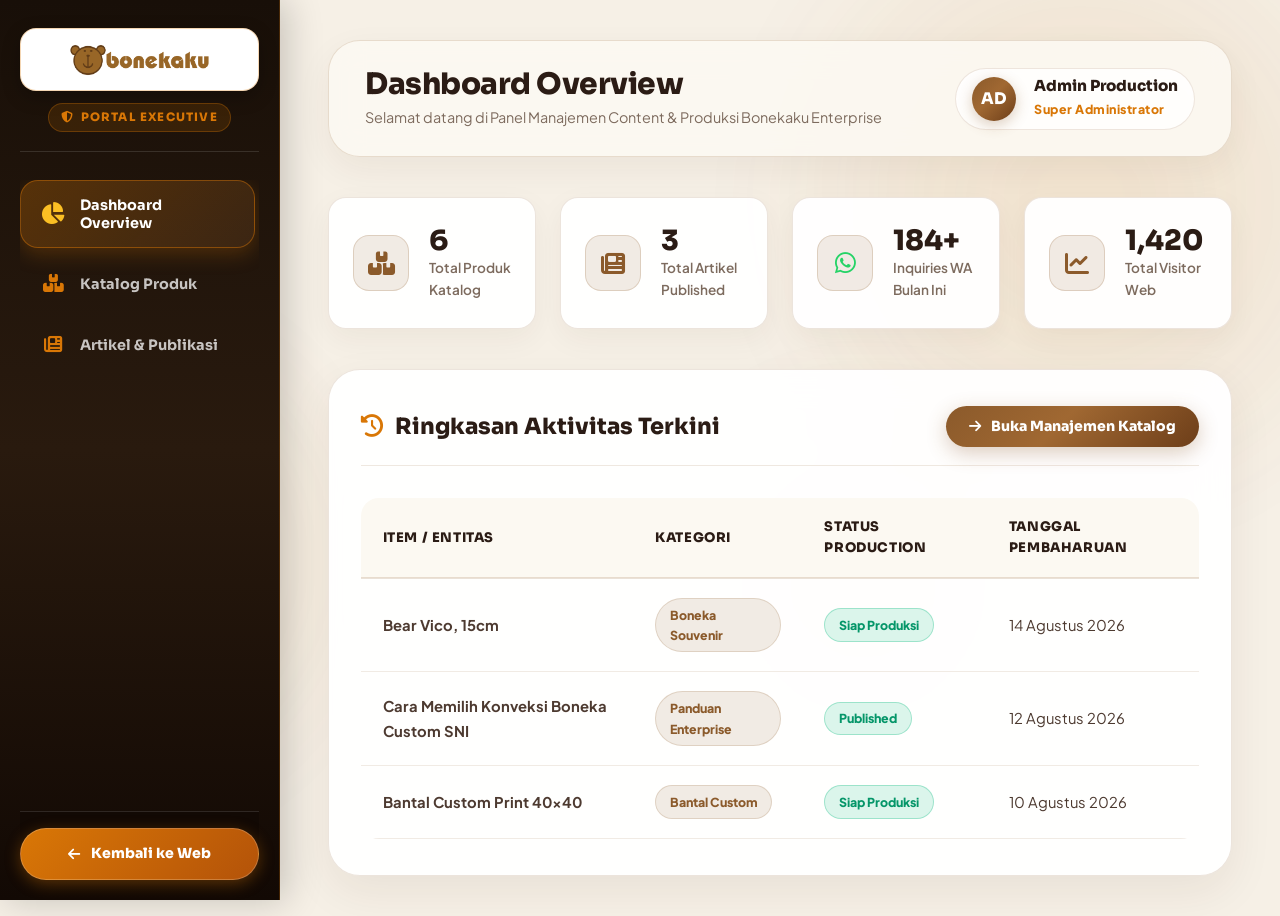
==== commit 0ddcb83a: "Fix delete confirmation modal backdrop overlay centering (fixed position in exact center of screen w" ====
--- a/admin.html
+++ b/admin.html
@@ -90,6 +90,35 @@
       width: auto;
       object-fit: contain;
       max-width: 100%;
+    }
+
+    /* Admin Modal Backdrop Overlay (Fixed Fullscreen Centered Modal) */
+    .admin-modal-overlay {
+      position: fixed !important;
+      top: 0 !important;
+      left: 0 !important;
+      right: 0 !important;
+      bottom: 0 !important;
+      width: 100vw !important;
+      height: 100vh !important;
+      height: 100dvh !important;
+      z-index: 999999 !important;
+      background: rgba(10, 5, 2, 0.72) !important;
+      backdrop-filter: blur(8px) !important;
+      -webkit-backdrop-filter: blur(8px) !important;
+      display: flex !important;
+      align-items: center !important;
+      justify-content: center !important;
+      padding: 1.5rem !important;
+      box-sizing: border-box !important;
+      opacity: 0 !important;
+      pointer-events: none !important;
+      transition: opacity 0.3s cubic-bezier(0.16, 1, 0.3, 1) !important;
+    }
+
+    .admin-modal-overlay.open {
+      opacity: 1 !important;
+      pointer-events: auto !important;
     }
 
     /* Custom Modern Confirmation Modal */
--- a/styles.css
+++ b/styles.css
@@ -8552,31 +8552,43 @@
 }
 
 /* --------------------------------------------------------------------------
-   GLOBAL SIGNATURE WARM BROWN CUSTOM SCROLLBAR (ALL PAGES & ADMIN PANEL)
+   UNIVERSAL SIGNATURE WARM BROWN CUSTOM SCROLLBAR (ALL ELEMENTS & CONTAINERS)
    -------------------------------------------------------------------------- */
-html {
+*,
+*::before,
+*::after {
   scrollbar-width: thin !important;
   scrollbar-color: #b45309 #23140a !important;
 }
 
-::-webkit-scrollbar {
-  width: 10px !important;
-  height: 10px !important;
-}
-
-::-webkit-scrollbar-track {
+::-webkit-scrollbar,
+*::-webkit-scrollbar {
+  width: 9px !important;
+  height: 9px !important;
+}
+
+::-webkit-scrollbar-track,
+*::-webkit-scrollbar-track {
   background: #23140a !important;
+  border-radius: 99px !important;
   border-left: 1px solid rgba(217, 119, 6, 0.15) !important;
 }
 
-::-webkit-scrollbar-thumb {
+::-webkit-scrollbar-thumb,
+*::-webkit-scrollbar-thumb {
   background: linear-gradient(180deg, #d97706 0%, #b45309 50%, #78350f 100%) !important;
   border-radius: 99px !important;
   border: 2px solid #23140a !important;
   box-shadow: inset 0 0 6px rgba(0, 0, 0, 0.5) !important;
 }
 
-::-webkit-scrollbar-thumb:hover {
+::-webkit-scrollbar-thumb:hover,
+*::-webkit-scrollbar-thumb:hover {
   background: linear-gradient(180deg, #f59e0b 0%, #d97706 100%) !important;
   box-shadow: 0 0 10px rgba(245, 158, 11, 0.6) !important;
 }
+
+::-webkit-scrollbar-corner,
+*::-webkit-scrollbar-corner {
+  background: #23140a !important;
+}
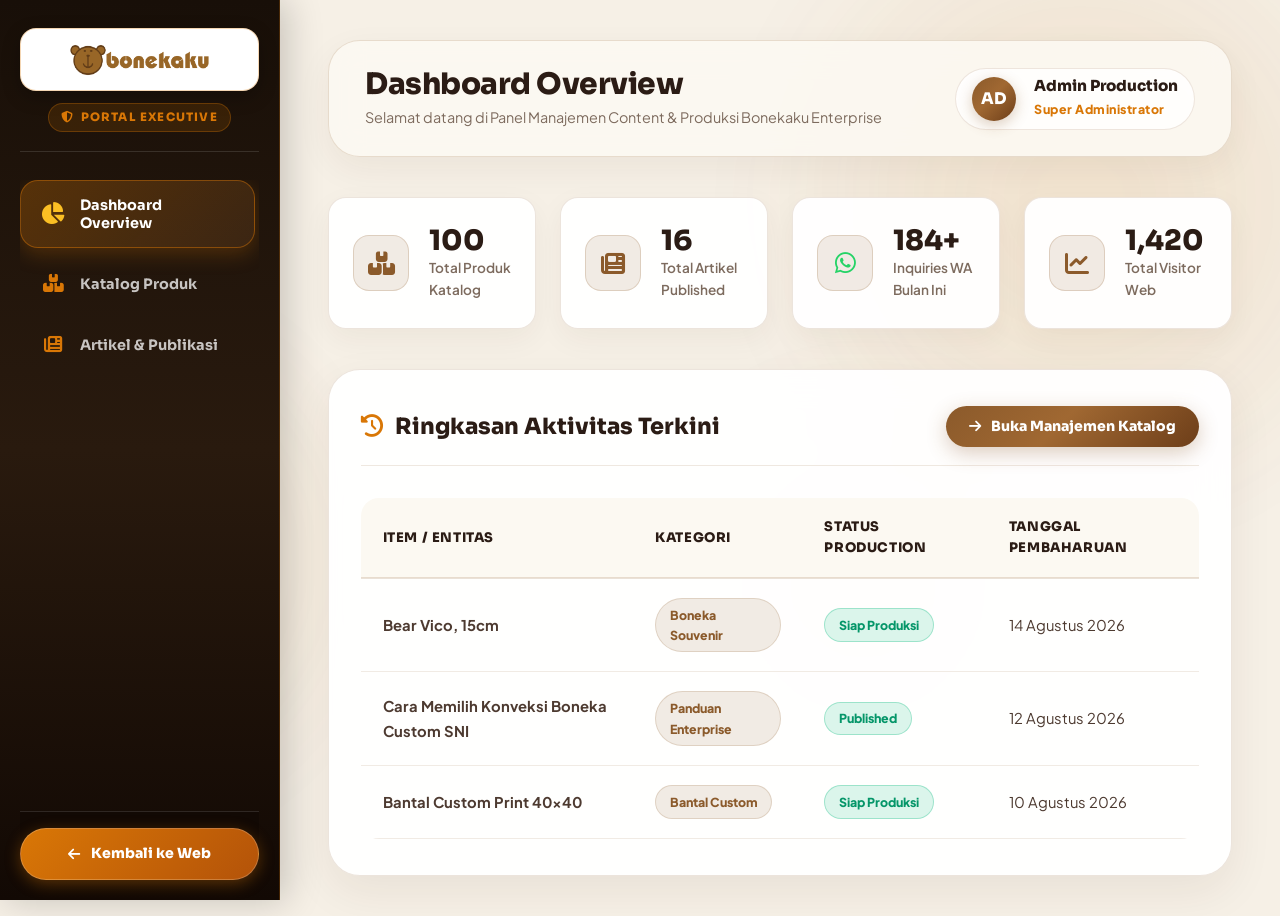
==== commit dd99d17e: "Load full 100 catalog products and articles in admin panel with 20-items per page catalog pagination" ====
--- a/admin.html
+++ b/admin.html
@@ -1351,28 +1351,47 @@
     <span id="toastMsg">Berhasil diperbarui!</span>
   </div>
 
+  <!-- INCLUDE MAIN APP SCRIPT FOR LIVE FULL 100 CATALOG & ARTICLES DATA -->
+  <script src="app.js"></script>
+
   <!-- JS LOGIC -->
   <script>
-    // Initial State Data
-    let adminProducts = JSON.parse(localStorage.getItem('bonekaku_products')) || [
-      { id: 1, title: "Bear Vico, 15cm", category: "souvenir", categoryLabel: "Boneka Souvenir", moq: "Min 50 Pcs", priceRange: "Rp 35.000 – 65.000", image: "Boneka-Bear-Vico-3outfit-1536x1149_eA0g.jpg", desc: "Boneka bear mungil nan menggemaskan dengan gaun & kaos custom logo perusahaan." },
-      { id: 2, title: "Bear Mayna, 15cm", category: "souvenir", categoryLabel: "Boneka Souvenir", moq: "Min 50 Pcs", priceRange: "Rp 35.000 – 65.000", image: "Boneka-Bear-Mayna-3outfit-1536x1152_eA0g.jpg", desc: "Plush bear mungil super lembut cocok untuk merchandise seminar dan souvenir event." },
-      { id: 3, title: "Bear Bobby, 18cm", category: "souvenir", categoryLabel: "Boneka Souvenir", moq: "Min 50 Pcs", priceRange: "Rp 45.000 – 75.000", image: "Boneka-Bear-Bobby-18-outfit2-1536x1152_eA0g.jpg", desc: "Karakter beruang klasik dengan opsi kostum koki, chef, dan wisuda custom." },
-      { id: 4, title: "Bear Boy Girl, 20cm", category: "souvenir", categoryLabel: "Boneka Souvenir", moq: "Min 50 Pcs", priceRange: "Rp 55.000 – 85.000", image: "Boneka-Bear-Boy-Girl-outfit-1536x1152_eA0g.jpg", desc: "Pasangan boneka beruang laki-laki dan perempuan cocok untuk wedding & ulang tahun." },
-      { id: 5, title: "Bear Kempinski, 22cm", category: "custom", categoryLabel: "Boneka Custom", moq: "Min 50 Pcs", priceRange: "Rp 65.000 – 95.000", image: "Boneka-Bear-Kempinski-22-3outfit-1536x1152_eA0g.jpg", desc: "Boneka souvenir mewah standar hotel bintang lima bersertifikasi SNI." },
-      { id: 6, title: "Bantal Custom Print 40x40", category: "bantal", categoryLabel: "Bantal Custom", moq: "Min 50 Pcs", priceRange: "Rp 40.000 – 70.000", image: "Image-Bantal-06-1030x729_eA0g.png", desc: "Bantal cetak custom full print sublimasi HD kualitas warna tajam tak mudah pudar." }
-    ];
-
-    let adminArticles = JSON.parse(localStorage.getItem('bonekaku_articles')) || [
-      { id: 1, title: "Panduan Lengkap Memilih Konveksi Boneka Custom SNI untuk Promo Enterprise", category: "Panduan Enterprise", author: "Tim Bonekaku", date: "14 Agustus 2026", status: "Published", image: "Image-Archie-Bear_eA0g.png", summary: "Simak tips krusial memilih pabrik manufaktur boneka custom bersertifikasi SNI resmi untuk corporate branding." },
-      { id: 2, title: "5 Alasan Mengapa Maskot 3D Beruang Menjadi Souvenir Corporate Paling Efektif", category: "Corporate Branding", author: "Tim Marketing", date: "12 Agustus 2026", status: "Published", image: "Boneka-Bear-Bobby-18-outfit2-1536x1152_eA0g.jpg", summary: "Maskot plushie terbukti meningkatkan emotional connection pelanggan terhadap brand hingga 85%." },
-      { id: 3, title: "Mengenal Jenis Bahan Kain Boneka: Dari Yelvo Super Soft Hingga Rasfur Bulu Halus", category: "Bahan & Material", author: "Tim Produksi", date: "10 Agustus 2026", status: "Published", image: "Image-Bantal-06-1030x729_eA0g.png", summary: "Pelajari perbedaan tekstur, kelembutan, dan standar keamanan kain boneka bersertifikat SNI." }
-    ];
+    // Initial State Data Array (Populated from Live 100 Products & Articles)
+    let adminProducts = [];
+    let adminArticles = [];
+
+    function loadAdminData() {
+      if (typeof getLiveProductsData === 'function') {
+        const fullProds = getLiveProductsData();
+        const storedProds = JSON.parse(localStorage.getItem('bonekaku_products'));
+        if (!storedProds || storedProds.length < fullProds.length) {
+          localStorage.setItem('bonekaku_products', JSON.stringify(fullProds));
+          adminProducts = fullProds;
+        } else {
+          adminProducts = storedProds;
+        }
+      } else {
+        adminProducts = JSON.parse(localStorage.getItem('bonekaku_products')) || [];
+      }
+
+      if (typeof getLiveArticlesData === 'function') {
+        const fullArts = getLiveArticlesData();
+        const storedArts = JSON.parse(localStorage.getItem('bonekaku_articles'));
+        if (!storedArts || storedArts.length < fullArts.length) {
+          localStorage.setItem('bonekaku_articles', JSON.stringify(fullArts));
+          adminArticles = fullArts;
+        } else {
+          adminArticles = storedArts;
+        }
+      } else {
+        adminArticles = JSON.parse(localStorage.getItem('bonekaku_articles')) || [];
+      }
+    }
 
     document.addEventListener('DOMContentLoaded', () => {
-      saveToStorage();
-      renderCatalogAdminTable();
-      renderArticlesAdminTable();
+      loadAdminData();
+      renderCatalogAdminTable(adminProducts, 1);
+      renderArticlesAdminTable(adminArticles, 1);
       updateAdminStats();
       initAdminNavigation();
     });
@@ -1415,7 +1434,7 @@
       document.getElementById('pageHeadingTitle').innerText = headings[tabId] || 'Admin Dashboard';
     }
 
-    /* ---------------- CATALOG & ARTICLE 20-ITEMS PAGINATION ---------------- */
+    /* ---------------- CATALOG 20-ITEMS PAGINATION & MANAGEMENT ---------------- */
     let adminCatalogPage = 1;
     let adminArticlePage = 1;
     const ADMIN_PAGE_SIZE = 20;
@@ -1424,7 +1443,7 @@
       if (!container) return;
 
       if (totalItems <= pageSize) {
-        container.innerHTML = `<div class="pagination-info" style="color:rgba(255,255,255,0.7); font-size:0.85rem;">Menampilkan semua <strong>${totalItems}</strong> data</div>`;
+        container.innerHTML = `<div class="pagination-info" style="color:var(--text-muted); font-weight:700; font-size:0.875rem;"><i class="fas fa-list-check" style="color:var(--accent-brand); margin-right:0.4rem;"></i> Menampilkan seluruh <strong>${totalItems}</strong> data</div>`;
         return;
       }
 
@@ -1441,8 +1460,8 @@
       pageBtnsHtml += `<button class="page-btn" ${currentPage === totalPages ? 'disabled' : ''} onclick="${callbackFuncName}(${currentPage + 1})">Next <i class="fas fa-chevron-right"></i></button>`;
 
       container.innerHTML = `
-        <div class="pagination-info" style="color:rgba(255,255,255,0.7); font-size:0.85rem;">
-          Menampilkan <strong>${startItem} – ${endItem}</strong> dari <strong>${totalItems}</strong> data (Halaman ${currentPage}/${totalPages})
+        <div class="pagination-info" style="color:var(--text-muted); font-weight:700; font-size:0.875rem;">
+          <i class="fas fa-boxes-stacked" style="color:var(--accent-brand); margin-right:0.4rem;"></i> Menampilkan <strong>${startItem} – ${endItem}</strong> dari <strong>${totalItems}</strong> Produk (Halaman ${currentPage}/${totalPages})
         </div>
         <div class="pagination-controls">
           ${pageBtnsHtml}
@@ -1611,21 +1630,14 @@
     }
 
     /* ---------------- ARTICLE MANAGEMENT ---------------- */
-    function renderArticlesAdminTable(items = adminArticles, page = 1) {
-      adminArticlePage = page;
+    function renderArticlesAdminTable(items = adminArticles) {
       const tbody = document.getElementById('articlesAdminTableBody');
       const pagContainer = document.getElementById('adminArticlesPagination');
       if (!tbody) return;
 
       const totalItems = items.length;
-      const totalPages = Math.ceil(totalItems / ADMIN_PAGE_SIZE) || 1;
-      if (adminArticlePage > totalPages) adminArticlePage = totalPages;
-      if (adminArticlePage < 1) adminArticlePage = 1;
-
-      const startIdx = (adminArticlePage - 1) * ADMIN_PAGE_SIZE;
-      const pageItems = items.slice(startIdx, startIdx + ADMIN_PAGE_SIZE);
-
-      tbody.innerHTML = pageItems.map(a => `
+
+      tbody.innerHTML = items.map(a => `
         <tr>
           <td><img src="${a.image}" class="table-img-thumb" alt="${a.title}" onerror="this.src='Logo-Baru-Bonekaku-600x163_eA0g.png';"></td>
           <td><strong>${a.title}</strong></td>
@@ -1643,7 +1655,12 @@
       `).join('');
 
       if (pagContainer) {
-        renderAdminPaginationUI(pagContainer, totalItems, adminArticlePage, totalPages, ADMIN_PAGE_SIZE, 'changeAdminArticlePage');
+        pagContainer.innerHTML = `
+          <div style="font-size:0.875rem; font-weight:700; color:var(--text-muted); display:flex; align-items:center; justify-content:space-between; width:100%;">
+            <span><i class="fas fa-newspaper" style="color:var(--accent-brand); margin-right:0.4rem;"></i> Total Artikel Publikasi: <strong style="color:var(--text-primary);">${totalItems} Artikel</strong> (Tampil Full)</span>
+            <span class="badge-cat" style="background:rgba(16,185,129,0.15); color:#059669; border:1px solid rgba(16,185,129,0.3);"><i class="fas fa-circle-check"></i> Mode Full List Active</span>
+          </div>
+        `;
       }
     }
 
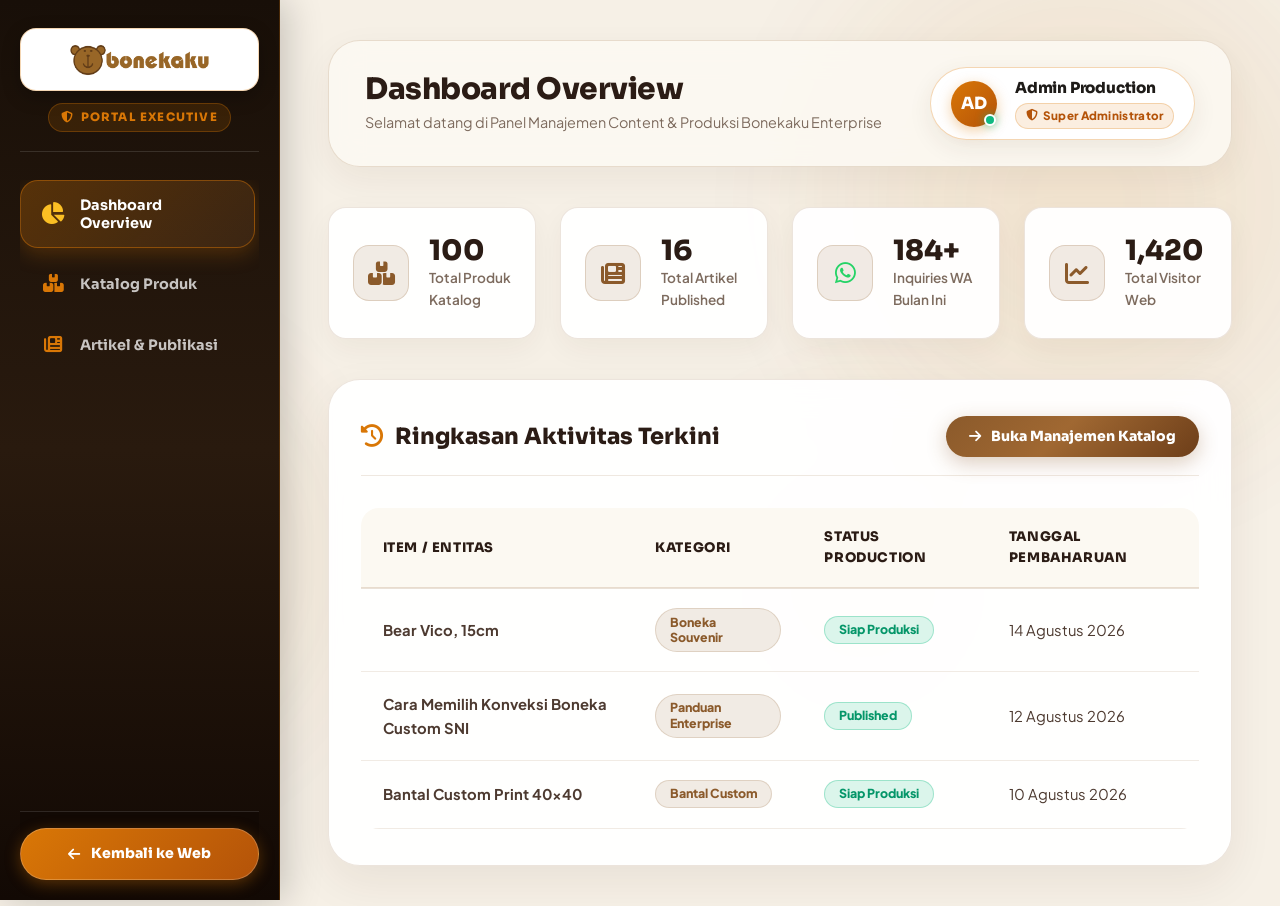
==== commit 97e5256e: "Implement Device Gallery File Uploader, fix admin table vertical alignment, remove Tampil Full text," ====
--- a/admin.html
+++ b/admin.html
@@ -368,40 +368,72 @@
       display: flex;
       align-items: center;
       gap: 1.15rem;
-      padding: 0.5rem 1rem;
-      background: rgba(255, 255, 255, 0.8);
-      border-radius: var(--radius-full);
-      border: 1px solid rgba(139, 90, 43, 0.15);
+      padding: 0.65rem 1.25rem;
+      background: #ffffff;
+      border-radius: 99px;
+      border: 1.5px solid rgba(217, 119, 6, 0.3);
+      box-shadow: 0 8px 24px rgba(60, 35, 15, 0.08);
+      transition: all 0.3s cubic-bezier(0.16, 1, 0.3, 1);
+    }
+
+    .admin-user-profile:hover {
+      transform: translateY(-2px);
+      box-shadow: 0 12px 32px rgba(217, 119, 6, 0.2);
+      border-color: var(--accent-gold);
+    }
+
+    .admin-avatar-wrapper {
+      position: relative;
     }
 
     .admin-avatar {
-      width: 44px;
-      height: 44px;
+      width: 46px;
+      height: 46px;
       border-radius: 50%;
-      background: var(--gradient-brand);
+      background: linear-gradient(135deg, #d97706 0%, #b45309 100%);
       color: #ffffff;
       display: flex;
       align-items: center;
       justify-content: center;
       font-weight: 800;
       font-family: var(--font-heading);
-      font-size: 1rem;
-      box-shadow: 0 4px 14px rgba(139, 90, 43, 0.3);
+      font-size: 1.05rem;
+      box-shadow: 0 4px 14px rgba(217, 119, 6, 0.35);
+    }
+
+    .online-status-dot {
+      position: absolute;
+      bottom: 1px;
+      right: 1px;
+      width: 12px;
+      height: 12px;
+      background: #10b981;
+      border: 2.5px solid #ffffff;
+      border-radius: 50%;
+      box-shadow: 0 0 8px rgba(16, 185, 129, 0.6);
     }
 
     .admin-user-info h4 {
       font-family: var(--font-heading);
       font-size: 0.95rem;
       font-weight: 800;
-      color: var(--text-primary);
-      margin: 0;
-    }
-
-    .admin-user-info span {
-      font-size: 0.775rem;
-      color: var(--accent-gold);
+      color: #1e1b18;
+      margin: 0 0 0.2rem 0;
+      letter-spacing: -0.2px;
+    }
+
+    .admin-role-badge {
+      display: inline-flex;
+      align-items: center;
+      gap: 0.3rem;
+      font-size: 0.725rem;
+      color: #b45309;
       font-weight: 800;
-      letter-spacing: 0.5px;
+      letter-spacing: 0.3px;
+      background: rgba(217, 119, 6, 0.12);
+      padding: 0.15rem 0.6rem;
+      border-radius: 99px;
+      border: 1px solid rgba(217, 119, 6, 0.25);
     }
 
     /* Stats Overview Grid */
@@ -584,22 +616,104 @@
     }
 
     .badge-cat {
-      display: inline-block;
-      padding: 0.35rem 0.85rem;
-      border-radius: var(--radius-full);
-      font-size: 0.775rem;
+      display: inline-flex !important;
+      align-items: center !important;
+      justify-content: center !important;
+      padding: 0.35rem 0.85rem !important;
+      border-radius: var(--radius-full) !important;
+      font-size: 0.775rem !important;
+      font-weight: 800 !important;
+      background: var(--accent-brand-soft) !important;
+      color: var(--accent-brand) !important;
+      border: 1px solid rgba(139, 90, 43, 0.18) !important;
+      line-height: 1.25 !important;
+      vertical-align: middle !important;
+      box-sizing: border-box !important;
+    }
+
+    .badge-status {
+      display: inline-flex !important;
+      align-items: center !important;
+      justify-content: center !important;
+      padding: 0.35rem 0.85rem !important;
+      border-radius: var(--radius-full) !important;
+      font-size: 0.775rem !important;
+      font-weight: 800 !important;
+      line-height: 1.25 !important;
+      vertical-align: middle !important;
+      box-sizing: border-box !important;
+    }
+
+    /* Device Gallery Image File Uploader Widget */
+    .admin-file-upload-box {
+      width: 100%;
+    }
+
+    .admin-file-input {
+      display: none !important;
+    }
+
+    .admin-file-preview-area {
+      border: 2px dashed rgba(217, 119, 6, 0.35);
+      background: rgba(253, 251, 247, 0.9);
+      border-radius: 16px;
+      padding: 0.85rem;
+      cursor: pointer;
+      transition: all 0.3s cubic-bezier(0.16, 1, 0.3, 1);
+      display: flex;
+      flex-direction: column;
+      align-items: center;
+      justify-content: center;
+      text-align: center;
+      min-height: 100px;
+    }
+
+    .admin-file-preview-area:hover {
+      border-color: #d97706;
+      background: #ffffff;
+      box-shadow: 0 8px 24px rgba(217, 119, 6, 0.12);
+    }
+
+    .preview-img-container {
+      width: 100%;
+      display: flex;
+      flex-direction: column;
+      align-items: center;
+      gap: 0.4rem;
+    }
+
+    .preview-img-container img {
+      max-height: 110px;
+      max-width: 100%;
+      object-fit: contain;
+      border-radius: 12px;
+      border: 1px solid rgba(217, 119, 6, 0.2);
+      box-shadow: 0 4px 14px rgba(0, 0, 0, 0.1);
+    }
+
+    .file-upload-placeholder {
+      display: flex;
+      flex-direction: column;
+      align-items: center;
+      gap: 0.3rem;
+      color: #b45309;
+    }
+
+    .file-upload-placeholder i {
+      font-size: 1.75rem;
+      color: #d97706;
+    }
+
+    .file-upload-placeholder span {
+      font-family: var(--font-heading);
       font-weight: 800;
-      background: var(--accent-brand-soft);
-      color: var(--accent-brand);
-      border: 1px solid rgba(139, 90, 43, 0.18);
-    }
-
-    .badge-status {
-      display: inline-block;
-      padding: 0.35rem 0.85rem;
-      border-radius: var(--radius-full);
-      font-size: 0.775rem;
-      font-weight: 800;
+      font-size: 0.85rem;
+      color: #1e1b18;
+    }
+
+    .file-upload-placeholder small {
+      font-size: 0.725rem;
+      color: #78350f;
     }
 
     .badge-status.published {
@@ -1037,10 +1151,13 @@
           <p>Selamat datang di Panel Manajemen Content & Produksi Bonekaku Enterprise</p>
         </div>
         <div class="admin-user-profile">
-          <div class="admin-avatar">AD</div>
+          <div class="admin-avatar-wrapper">
+            <div class="admin-avatar">AD</div>
+            <span class="online-status-dot" title="Online Status"></span>
+          </div>
           <div class="admin-user-info">
             <h4>Admin Production</h4>
-            <span>Super Administrator</span>
+            <span class="admin-role-badge"><i class="fas fa-shield-halved"></i> Super Administrator</span>
           </div>
         </div>
       </header>
@@ -1247,8 +1364,21 @@
           </div>
 
           <div class="form-group-admin">
-            <label for="prodImage">URL File Gambar *</label>
-            <input type="text" id="prodImage" class="form-control-admin" placeholder="Contoh: Boneka-Bear-Bobby-18-outfit2-1536x1152_eA0g.jpg" required>
+            <label for="prodImageFile">Foto Produk (Pilih dari Galeri Device) *</label>
+            <div class="admin-file-upload-box">
+              <input type="file" id="prodImageFile" accept="image/*" class="admin-file-input" onchange="handleProductFileSelect(event)">
+              <input type="hidden" id="prodImage" required>
+              <div class="admin-file-preview-area" id="prodFilePreviewArea" onclick="document.getElementById('prodImageFile').click()">
+                <div class="preview-img-container">
+                  <img src="" id="prodFilePreviewImg" alt="Preview foto produk" onerror="this.style.display='none';">
+                  <div class="file-upload-placeholder" id="prodFilePlaceholder">
+                    <i class="fas fa-cloud-arrow-up"></i>
+                    <span>Pilih Foto dari Galeri Device / Perangkat Anda</span>
+                    <small>Format: JPG, PNG, WEBP (Otomatis dimuat dari Galeri)</small>
+                  </div>
+                </div>
+              </div>
+            </div>
           </div>
         </div>
 
@@ -1309,8 +1439,21 @@
         </div>
 
         <div class="form-group-admin">
-          <label for="artImage">URL Gambar Cover *</label>
-          <input type="text" id="artImage" class="form-control-admin" placeholder="Image-Archie-Bear_eA0g.png" required>
+          <label for="artImageFile">Gambar Cover Artikel (Pilih dari Galeri Device) *</label>
+          <div class="admin-file-upload-box">
+            <input type="file" id="artImageFile" accept="image/*" class="admin-file-input" onchange="handleArticleFileSelect(event)">
+            <input type="hidden" id="artImage" required>
+            <div class="admin-file-preview-area" id="artFilePreviewArea" onclick="document.getElementById('artImageFile').click()">
+              <div class="preview-img-container">
+                <img src="" id="artFilePreviewImg" alt="Preview cover artikel" onerror="this.style.display='none';">
+                <div class="file-upload-placeholder" id="artFilePlaceholder">
+                  <i class="fas fa-cloud-arrow-up"></i>
+                  <span>Pilih Foto dari Galeri Device / Perangkat Anda</span>
+                  <small>Format: JPG, PNG, WEBP (Otomatis dimuat dari Galeri)</small>
+                </div>
+              </div>
+            </div>
+          </div>
         </div>
 
         <div class="form-group-admin">
@@ -1522,6 +1665,11 @@
     function openCreateProductModal() {
       document.getElementById('prodEditId').value = "";
       document.getElementById('productAdminForm').reset();
+      document.getElementById('prodImage').value = "";
+      const imgEl = document.getElementById('prodFilePreviewImg');
+      const placeholder = document.getElementById('prodFilePlaceholder');
+      if (imgEl) { imgEl.src = ""; imgEl.style.display = "none"; }
+      if (placeholder) placeholder.style.display = "flex";
       document.getElementById('productModalTitle').innerText = "Tambah Produk Katalog Baru";
       document.getElementById('productModalAdmin').classList.add('open');
     }
@@ -1535,8 +1683,18 @@
       document.getElementById('prodCategory').value = prod.category;
       document.getElementById('prodMOQ').value = prod.moq;
       document.getElementById('prodPrice').value = prod.priceRange;
-      document.getElementById('prodImage').value = prod.image;
+      document.getElementById('prodImage').value = prod.image || "";
       document.getElementById('prodDesc').value = prod.desc;
+
+      const imgEl = document.getElementById('prodFilePreviewImg');
+      const placeholder = document.getElementById('prodFilePlaceholder');
+      if (prod.image) {
+        if (imgEl) { imgEl.src = prod.image; imgEl.style.display = "block"; }
+        if (placeholder) placeholder.style.display = "none";
+      } else {
+        if (imgEl) { imgEl.src = ""; imgEl.style.display = "none"; }
+        if (placeholder) placeholder.style.display = "flex";
+      }
 
       document.getElementById('productModalTitle').innerText = "Edit Data Produk Katalog";
       document.getElementById('productModalAdmin').classList.add('open');
@@ -1544,6 +1702,36 @@
 
     function closeProductAdminModal() {
       document.getElementById('productModalAdmin').classList.remove('open');
+    }
+
+    function handleProductFileSelect(e) {
+      const file = e.target.files[0];
+      if (!file) return;
+      const reader = new FileReader();
+      reader.onload = function(evt) {
+        const dataUrl = evt.target.result;
+        document.getElementById('prodImage').value = dataUrl;
+        const imgEl = document.getElementById('prodFilePreviewImg');
+        const placeholder = document.getElementById('prodFilePlaceholder');
+        if (imgEl) { imgEl.src = dataUrl; imgEl.style.display = 'block'; }
+        if (placeholder) placeholder.style.display = 'none';
+      };
+      reader.readAsDataURL(file);
+    }
+
+    function handleArticleFileSelect(e) {
+      const file = e.target.files[0];
+      if (!file) return;
+      const reader = new FileReader();
+      reader.onload = function(evt) {
+        const dataUrl = evt.target.result;
+        document.getElementById('artImage').value = dataUrl;
+        const imgEl = document.getElementById('artFilePreviewImg');
+        const placeholder = document.getElementById('artFilePlaceholder');
+        if (imgEl) { imgEl.src = dataUrl; imgEl.style.display = 'block'; }
+        if (placeholder) placeholder.style.display = 'none';
+      };
+      reader.readAsDataURL(file);
     }
 
     function handleProductFormSubmit(e) {
@@ -1657,7 +1845,7 @@
       if (pagContainer) {
         pagContainer.innerHTML = `
           <div style="font-size:0.875rem; font-weight:700; color:var(--text-muted); display:flex; align-items:center; justify-content:space-between; width:100%;">
-            <span><i class="fas fa-newspaper" style="color:var(--accent-brand); margin-right:0.4rem;"></i> Total Artikel Publikasi: <strong style="color:var(--text-primary);">${totalItems} Artikel</strong> (Tampil Full)</span>
+            <span><i class="fas fa-newspaper" style="color:var(--accent-brand); margin-right:0.4rem;"></i> Total Artikel Publikasi: <strong style="color:var(--text-primary);">${totalItems} Artikel</strong></span>
             <span class="badge-cat" style="background:rgba(16,185,129,0.15); color:#059669; border:1px solid rgba(16,185,129,0.3);"><i class="fas fa-circle-check"></i> Mode Full List Active</span>
           </div>
         `;
@@ -1673,6 +1861,11 @@
     function openCreateArticleModal() {
       document.getElementById('artEditId').value = "";
       document.getElementById('articleAdminForm').reset();
+      document.getElementById('artImage').value = "";
+      const imgEl = document.getElementById('artFilePreviewImg');
+      const placeholder = document.getElementById('artFilePlaceholder');
+      if (imgEl) { imgEl.src = ""; imgEl.style.display = "none"; }
+      if (placeholder) placeholder.style.display = "flex";
       document.getElementById('articleModalTitle').innerText = "Tambah Artikel Baru";
       document.getElementById('articleModalAdmin').classList.add('open');
     }
@@ -1687,8 +1880,18 @@
       document.getElementById('artAuthor').value = art.author;
       document.getElementById('artDate').value = art.date;
       document.getElementById('artStatus').value = art.status;
-      document.getElementById('artImage').value = art.image;
+      document.getElementById('artImage').value = art.image || "";
       document.getElementById('artSummary').value = art.summary;
+
+      const imgEl = document.getElementById('artFilePreviewImg');
+      const placeholder = document.getElementById('artFilePlaceholder');
+      if (art.image) {
+        if (imgEl) { imgEl.src = art.image; imgEl.style.display = "block"; }
+        if (placeholder) placeholder.style.display = "none";
+      } else {
+        if (imgEl) { imgEl.src = ""; imgEl.style.display = "none"; }
+        if (placeholder) placeholder.style.display = "flex";
+      }
 
       document.getElementById('articleModalTitle').innerText = "Edit Artikel Publikasi";
       document.getElementById('articleModalAdmin').classList.add('open');
--- a/styles.css
+++ b/styles.css
@@ -352,51 +352,74 @@
   border-radius: var(--radius-full);
 }
 
+/* ULTRA-MODERN FUTURISTIC NAVBAR LINKS (NO BLOCKY BOXES) */
 .nav-link {
   font-family: var(--font-heading);
   font-weight: 700;
   font-size: 0.915rem;
   color: #3b2113;
   position: relative;
-  padding: 0.5rem 1.15rem;
-  transition: all 0.35s cubic-bezier(0.34, 1.56, 0.64, 1);
+  padding: 0.55rem 1.15rem;
+  transition: all 0.3s cubic-bezier(0.16, 1, 0.3, 1);
   text-decoration: none;
-  border-radius: var(--radius-full);
   display: inline-flex;
   align-items: center;
   gap: 0.45rem;
-  letter-spacing: -0.2px;
+  letter-spacing: -0.15px;
   z-index: 1;
+  border-radius: 99px;
 }
 
 .header.scrolled .nav-link {
   font-size: 0.865rem;
-  padding: 0.4rem 1rem;
-}
-
+  padding: 0.45rem 1rem;
+}
+
+/* Glowing Futuristic Underline Indicator */
+.nav-link::after {
+  content: '';
+  position: absolute;
+  bottom: 2px;
+  left: 50%;
+  width: 0;
+  height: 3px;
+  background: linear-gradient(90deg, #d97706 0%, #f59e0b 50%, #b45309 100%);
+  border-radius: 99px;
+  transform: translateX(-50%);
+  opacity: 0;
+  box-shadow: 0 0 10px rgba(245, 158, 11, 0.7);
+  transition: width 0.35s cubic-bezier(0.16, 1, 0.3, 1), opacity 0.3s ease;
+}
+
+.nav-link:hover,
+.nav-link.active {
+  color: #b45309;
+  font-weight: 800;
+  transform: translateY(-1px);
+  text-shadow: 0 0 12px rgba(217, 119, 6, 0.25);
+}
+
+.nav-link:hover::after,
+.nav-link.active::after {
+  width: 65%;
+  opacity: 1;
+}
+
+/* Subtle Futuristic Glass Aura on Hover (No Blocky Box) */
 .nav-link::before {
   content: '';
   position: absolute;
   inset: 0;
-  border-radius: var(--radius-full);
-  background: linear-gradient(135deg, rgba(217, 119, 6, 0.14) 0%, rgba(245, 158, 11, 0.22) 100%);
-  border: 1px solid rgba(217, 119, 6, 0.25);
+  border-radius: 99px;
+  background: radial-gradient(circle, rgba(217, 119, 6, 0.12) 0%, transparent 75%);
   opacity: 0;
-  transform: scale(0.85);
-  transition: all 0.35s cubic-bezier(0.34, 1.56, 0.64, 1);
+  transition: opacity 0.35s ease;
   z-index: -1;
 }
 
-.nav-link:hover, .nav-link.active {
-  color: #d97706;
-  font-weight: 800;
-  transform: translateY(-2px);
-}
-
-.nav-link:hover::before, .nav-link.active::before {
+.nav-link:hover::before,
+.nav-link.active::before {
   opacity: 1;
-  transform: scale(1);
-  box-shadow: 0 6px 18px rgba(217, 119, 6, 0.18);
 }
 
 .nav-link:active {
@@ -1551,13 +1574,12 @@
 
 .footer {
   display: block;
-  width: 100vw;
-  max-width: 100vw;
+  width: 100% !important;
+  max-width: 100% !important;
   position: relative;
-  left: 50%;
-  right: 50%;
-  margin-left: -50vw;
-  margin-right: -50vw;
+  left: 0;
+  right: 0;
+  margin: 0 !important;
   clear: both;
   background: linear-gradient(180deg, #1c130b 0%, #110904 100%);
   color: rgba(255, 255, 255, 0.85);
@@ -4105,6 +4127,11 @@
 /* ULTRA-LIGHTWEIGHT 3D ANIMATED LUXURY STAGE & MOTION MESH HERO BACKGROUND */
 .ss1498-brand-intro-section {
   position: relative !important;
+  width: 100% !important;
+  max-width: 100% !important;
+  margin: 0 !important;
+  left: 0 !important;
+  right: 0 !important;
   padding: 6rem 0 5rem 0 !important;
   background: linear-gradient(135deg, #180d06 0%, #341a0b 35%, #4a270f 65%, #1e0e07 100%) !important;
   background-size: 300% 300% !important;
@@ -4113,6 +4140,7 @@
   overflow: hidden !important;
   perspective: 1000px !important;
   transform-style: preserve-3d !important;
+  box-sizing: border-box !important;
 }
 
 @keyframes hero3DMotionGradient {
@@ -4753,8 +4781,6 @@
   }
 }
 
-}
-
 /* --------------------------------------------------------------------------
    EXACT REFERENCE SECTIONS (SS_1527, SS_1528, SS_1533, SS_1534, SS_1535)
    -------------------------------------------------------------------------- */
@@ -6863,10 +6889,18 @@
   color: #3b2e25;
   line-height: 1.8;
   margin-bottom: 2.5rem;
+  overflow-wrap: break-word !important;
+  word-wrap: break-word !important;
+  word-break: break-word !important;
+  max-width: 100% !important;
+  box-sizing: border-box !important;
 }
 
 .article-modal-body p {
   margin-bottom: 1.25rem;
+  overflow-wrap: break-word !important;
+  word-wrap: break-word !important;
+  word-break: break-word !important;
 }
 
 .article-modal-body .lead-paragraph {
@@ -6874,6 +6908,8 @@
   font-weight: 600;
   color: #1e1b18;
   line-height: 1.75;
+  overflow-wrap: break-word !important;
+  word-wrap: break-word !important;
 }
 
 .article-modal-body h3 {
@@ -6882,6 +6918,9 @@
   font-weight: 800;
   color: var(--accent-brand);
   margin: 2rem 0 0.85rem 0;
+  overflow-wrap: break-word !important;
+  word-wrap: break-word !important;
+  word-break: break-word !important;
 }
 
 .article-quote {
@@ -6895,9 +6934,14 @@
   font-weight: 700;
   color: #2b1c15;
   line-height: 1.6;
-}
-
-/* SHARE BAR */
+  overflow-wrap: break-word !important;
+  word-wrap: break-word !important;
+  word-break: break-word !important;
+  max-width: 100% !important;
+  box-sizing: border-box !important;
+}
+
+/* SHARE BAR (NO CLIPPING ON MOBILE OR DESKTOP) */
 .article-share-bar {
   display: flex;
   align-items: center;
@@ -6909,6 +6953,9 @@
   border-radius: var(--radius-md);
   border: 1px solid rgba(139, 90, 43, 0.16);
   margin-bottom: 2.25rem;
+  width: 100% !important;
+  max-width: 100% !important;
+  box-sizing: border-box !important;
 }
 
 .article-share-bar h4 {
@@ -6921,11 +6968,14 @@
 
 .share-btns {
   display: flex;
+  flex-wrap: wrap;
   gap: 0.5rem;
+  max-width: 100% !important;
+  box-sizing: border-box !important;
 }
 
 .share-btn {
-  padding: 0.45rem 0.95rem;
+  padding: 0.45rem 0.85rem;
   border-radius: var(--radius-full);
   font-family: var(--font-heading);
   font-size: 0.8rem;
@@ -6936,6 +6986,8 @@
   align-items: center;
   gap: 0.4rem;
   transition: transform 0.2s ease;
+  white-space: nowrap;
+  box-sizing: border-box;
 }
 
 .share-btn:hover { transform: translateY(-2px); }
@@ -8306,15 +8358,17 @@
   color: #ffffff !important;
 }
 
-/* BACK CARD - ULTRA ELEGANT DARK EXECUTIVE FLIP SIDE (ZERO-SCROLL PERFECT FIT) */
+/* BACK CARD - WARM BROWN GLASSMORPHISM BLUR BACKSIDE */
 .product-card-back {
-  background: linear-gradient(145deg, #180e08 0%, #291a0e 100%) !important;
-  border: 1.5px solid rgba(217, 119, 6, 0.35) !important;
-  box-shadow: inset 0 0 35px rgba(0, 0, 0, 0.5) !important;
+  background: linear-gradient(135deg, rgba(54, 32, 16, 0.92) 0%, rgba(35, 20, 10, 0.95) 100%) !important;
+  backdrop-filter: blur(14px) saturate(160%) !important;
+  -webkit-backdrop-filter: blur(14px) saturate(160%) !important;
+  border: 1.5px solid rgba(217, 119, 6, 0.38) !important;
+  box-shadow: 0 16px 40px rgba(25, 12, 5, 0.4), inset 0 1px 1px rgba(255, 255, 255, 0.15) !important;
   transform: rotateY(180deg) !important;
   display: flex !important;
   flex-direction: column !important;
-  padding: 1.15rem !important;
+  padding: 1.25rem !important;
   gap: 0.65rem !important;
   border-radius: 20px !important;
   color: #ffffff !important;
@@ -8325,25 +8379,26 @@
   display: flex !important;
   align-items: center !important;
   justify-content: space-between !important;
-  border-bottom: 1px solid rgba(255, 255, 255, 0.12) !important;
+  border-bottom: 1px solid rgba(255, 255, 255, 0.14) !important;
   padding-bottom: 0.5rem !important;
 }
 
 .card-category-badge {
-  background: rgba(217, 119, 6, 0.25) !important;
-  color: #fbbf24 !important;
-  border: 1px solid rgba(217, 119, 6, 0.45) !important;
+  background: linear-gradient(135deg, rgba(217, 119, 6, 0.3) 0%, rgba(180, 83, 9, 0.22) 100%) !important;
+  color: #fef08a !important;
+  border: 1px solid rgba(254, 240, 138, 0.4) !important;
   font-size: 0.725rem !important;
   font-weight: 800 !important;
   padding: 0.25rem 0.65rem !important;
   border-radius: 20px !important;
+  box-shadow: 0 2px 10px rgba(217, 119, 6, 0.2) !important;
 }
 
 .flip-back-icon-btn {
   width: 34px !important;
   height: 34px !important;
   border-radius: 50% !important;
-  background: rgba(255, 255, 255, 0.15) !important;
+  background: rgba(255, 255, 255, 0.12) !important;
   color: #ffffff !important;
   border: 1px solid rgba(255, 255, 255, 0.25) !important;
   display: flex !important;
@@ -8356,10 +8411,11 @@
 }
 
 .flip-back-icon-btn:hover {
-  background: var(--accent-gold) !important;
-  color: #120904 !important;
-  border-color: var(--accent-gold) !important;
+  background: #d97706 !important;
+  color: #ffffff !important;
+  border-color: #f59e0b !important;
   transform: rotate(-180deg) scale(1.1) !important;
+  box-shadow: 0 4px 14px rgba(217, 119, 6, 0.4) !important;
 }
 
 .btn-wa-full {
@@ -8387,86 +8443,58 @@
   color: #ffffff !important;
 }
 
+/* MINIMALIST & AESTHETIC CATALOG CARD BACK LAYOUT */
 .card-back-body {
   display: flex !important;
   flex-direction: column !important;
-  gap: 0.55rem !important;
+  gap: 0.75rem !important;
   flex-grow: 1 !important;
-  overflow: hidden !important;
-  padding-right: 0 !important;
-}
-
-.card-back-body::-webkit-scrollbar {
-  display: none !important;
+  justify-content: center !important;
+  padding: 0.35rem 0 !important;
 }
 
 .card-back-title {
-  font-family: var(--font-heading) !important;
-  font-size: 1.05rem !important;
+  font-family: 'Sora', var(--font-heading) !important;
+  font-size: 1.18rem !important;
   font-weight: 800 !important;
   color: #ffffff !important;
   margin: 0 !important;
-  line-height: 1.2 !important;
+  line-height: 1.35 !important;
+  letter-spacing: -0.3px !important;
+  text-shadow: 0 2px 10px rgba(0, 0, 0, 0.5) !important;
 }
 
 .card-back-meta {
   display: flex !important;
   flex-wrap: wrap !important;
-  gap: 0.35rem !important;
-}
-
-.card-back-meta .meta-pill {
-  background: rgba(255, 255, 255, 0.08) !important;
+  gap: 0.45rem !important;
+}
+
+.card-back-meta .meta-pill.price {
+  background: linear-gradient(135deg, rgba(217, 119, 6, 0.45) 0%, rgba(180, 83, 9, 0.35) 100%) !important;
   color: #fef08a !important;
-  border: 1px solid rgba(254, 240, 138, 0.3) !important;
-  font-size: 0.75rem !important;
-  font-weight: 800 !important;
-  padding: 0.25rem 0.55rem !important;
-  border-radius: 8px !important;
-}
-
-.card-back-meta .meta-pill.price {
-  background: linear-gradient(135deg, rgba(217, 119, 6, 0.3) 0%, rgba(180, 83, 9, 0.25) 100%) !important;
-  color: #fbbf24 !important;
-  border-color: rgba(251, 191, 36, 0.45) !important;
-}
-
-.card-back-desc-box {
-  background: rgba(0, 0, 0, 0.35) !important;
-  padding: 0.55rem 0.75rem !important;
-  border-radius: 12px !important;
-  border: 1px solid rgba(255, 255, 255, 0.1) !important;
-}
-
-.card-back-desc {
-  font-size: 0.8rem !important;
-  color: rgba(255, 255, 255, 0.88) !important;
-  line-height: 1.35 !important;
-  margin: 0 !important;
-}
-
-.card-back-specs h4 {
+  border: 1px solid rgba(254, 240, 138, 0.45) !important;
+  font-family: 'Sora', var(--font-heading) !important;
   font-size: 0.825rem !important;
   font-weight: 800 !important;
-  color: var(--accent-gold) !important;
-  margin: 0 0 0.35rem 0 !important;
-}
-
-.card-back-specs ul {
-  list-style: none !important;
-  padding: 0 !important;
+  padding: 0.35rem 0.75rem !important;
+  border-radius: 12px !important;
+  box-shadow: 0 4px 12px rgba(217, 119, 6, 0.25) !important;
+  letter-spacing: -0.1px !important;
+}
+
+.card-back-summary-text {
+  font-family: 'Plus Jakarta Sans', var(--font-body) !important;
+  font-size: 0.885rem !important;
+  color: rgba(255, 252, 245, 0.94) !important;
+  line-height: 1.6 !important;
   margin: 0 !important;
-  display: flex !important;
-  flex-direction: column !important;
-  gap: 0.3rem !important;
-}
-
-.card-back-specs li {
-  font-size: 0.8rem !important;
-  color: rgba(255, 255, 255, 0.92) !important;
-  display: flex !important;
-  align-items: center !important;
-  gap: 0.45rem !important;
+  display: -webkit-box !important;
+  -webkit-line-clamp: 4 !important;
+  -webkit-box-orient: vertical !important;
+  overflow: hidden !important;
+  font-weight: 500 !important;
+  letter-spacing: 0.1px !important;
 }
 
 .card-back-footer {
@@ -8501,7 +8529,9 @@
 * {
   -webkit-font-smoothing: antialiased;
   -moz-osx-font-smoothing: grayscale;
-}
+/* --------------------------------------------------------------------------
+   LIGHTNING-FAST ZERO-DELAY OPTIMIZED PAGE LOAD
+   -------------------------------------------------------------------------- */
 
 /* Enable hardware acceleration & containment on cards and heavy components */
 .product-card,
@@ -8552,6 +8582,226 @@
 }
 
 /* --------------------------------------------------------------------------
+   SEQUENTIAL DUAL ARTICLE NAVIGATION BANNER (PREV & NEXT)
+   -------------------------------------------------------------------------- */
+.article-seq-nav-container {
+  display: grid;
+  grid-template-columns: 1fr 1fr;
+  gap: 1.25rem;
+  margin: 3rem 0 2.5rem 0;
+}
+
+@media (max-width: 640px) {
+  .article-seq-nav-container {
+    grid-template-columns: 1fr;
+    gap: 0.85rem;
+  }
+}
+
+.seq-nav-card {
+  display: flex;
+  flex-direction: column;
+  padding: 1.35rem 1.5rem;
+  background: linear-gradient(145deg, #fffcf7 0%, #f7efdf 100%);
+  border: 1px solid rgba(139, 90, 43, 0.22);
+  border-radius: 18px;
+  text-decoration: none;
+  color: var(--text-primary);
+  transition: all 0.3s cubic-bezier(0.16, 1, 0.3, 1);
+  box-shadow: 0 6px 18px rgba(60, 35, 15, 0.05);
+}
+
+.seq-nav-card.prev-card {
+  text-align: left;
+  align-items: flex-start;
+}
+
+.seq-nav-card.next-card {
+  text-align: right;
+  align-items: flex-end;
+}
+
+.seq-nav-card:hover {
+  transform: translateY(-3px);
+  background: #ffffff;
+  border-color: var(--accent-gold);
+  box-shadow: 0 12px 30px rgba(217, 119, 6, 0.18);
+}
+
+.seq-nav-badge {
+  font-family: var(--font-heading);
+  font-size: 0.75rem;
+  font-weight: 800;
+  letter-spacing: 0.08em;
+  text-transform: uppercase;
+  color: #b45309;
+  display: inline-flex;
+  align-items: center;
+  gap: 0.4rem;
+  margin-bottom: 0.45rem;
+}
+
+.seq-nav-title {
+  font-family: var(--font-heading);
+  font-size: 0.975rem;
+  font-weight: 700;
+  color: var(--text-primary);
+  line-height: 1.45;
+  display: -webkit-box;
+  -webkit-line-clamp: 2;
+  -webkit-box-orient: vertical;
+  overflow: hidden;
+  transition: color 0.25s ease;
+}
+
+.seq-nav-card:hover .seq-nav-title {
+  color: #b45309;
+}
+
+/* Ensure all subpage banners, footer, and hero sections stretch 100% full width with zero side gaps */
+.subpage-header-banner,
+.hero,
+.ss1498-brand-intro-section,
+.footer {
+  width: 100% !important;
+  max-width: 100% !important;
+  margin-left: 0 !important;
+  margin-right: 0 !important;
+  left: 0 !important;
+  right: 0 !important;
+  box-sizing: border-box !important;
+}
+
+/* Global Smooth Scroll Performance Optimization */
+body, html {
+  overflow-x: hidden !important;
+  width: 100% !important;
+  max-width: 100% !important;
+  scroll-behavior: smooth !important;
+}
+
+/* Mobile Responsive Article Detail Formatting Fix */
+@media (max-width: 768px) {
+  .article-main-content,
+  .article-modal-body,
+  .single-article-section {
+    width: 100% !important;
+    max-width: 100% !important;
+    overflow-x: hidden !important;
+    padding-left: 0 !important;
+    padding-right: 0 !important;
+    box-sizing: border-box !important;
+  }
+
+  .article-modal-body h3 {
+    font-size: 1.15rem !important;
+    line-height: 1.45 !important;
+    word-break: break-word !important;
+    overflow-wrap: break-word !important;
+  }
+
+  .article-quote {
+    padding: 1rem 1.15rem !important;
+    font-size: 0.875rem !important;
+    line-height: 1.55 !important;
+    margin: 1.25rem 0 !important;
+    border-left-width: 3px !important;
+    word-break: break-word !important;
+    overflow-wrap: break-word !important;
+  }
+
+  .article-modal-body p {
+    font-size: 0.95rem !important;
+    line-height: 1.7 !important;
+    word-break: break-word !important;
+    overflow-wrap: break-word !important;
+  }
+}
+
+/* MOBILE CENTERING & RESPONSIVE LAYOUT FIX FOR TENTANG KAMI & LAYANAN PAGES */
+@media (max-width: 768px) {
+  .ss1509-story-section,
+  .ss1509-story-grid,
+  .ss1509-story-content,
+  .ss1511-services-section,
+  .ss1511-services-list,
+  .ss1511-service-card,
+  .ss1511-service-content,
+  .subpage-header-banner,
+  .subpage-banner-content {
+    width: 100% !important;
+    max-width: 100% !important;
+    margin-left: 0 !important;
+    margin-right: 0 !important;
+    box-sizing: border-box !important;
+  }
+
+  .subpage-header-banner {
+    padding: 2.25rem 1.25rem !important;
+    text-align: center !important;
+  }
+
+  .subpage-banner-content {
+    display: flex !important;
+    flex-direction: column !important;
+    align-items: center !important;
+    text-align: center !important;
+  }
+
+  .breadcrumb-trail {
+    justify-content: center !important;
+    margin-bottom: 0.75rem !important;
+  }
+
+  .ss1509-welcome-title,
+  .ss1509-story-content .section-tag-gold,
+  .ss1511-service-title,
+  .ss1511-service-badge {
+    text-align: center !important;
+    margin-left: auto !important;
+    margin-right: auto !important;
+  }
+
+  .ss1509-story-content {
+    display: flex !important;
+    flex-direction: column !important;
+    align-items: center !important;
+    text-align: center !important;
+  }
+
+  .ss1509-lead-card {
+    text-align: center !important;
+    width: 100% !important;
+    box-sizing: border-box !important;
+  }
+
+  .ss1511-service-card {
+    grid-template-columns: 1fr !important;
+    text-align: center !important;
+  }
+
+  .ss1511-service-content {
+    align-items: center !important;
+    text-align: center !important;
+    padding: 1.5rem 1.15rem !important;
+  }
+
+  .ss1511-variant-tags {
+    justify-content: center !important;
+  }
+
+  .ss1511-card-action {
+    justify-content: center !important;
+    width: 100% !important;
+  }
+
+  .ss1511-card-action .btn {
+    width: 100% !important;
+    justify-content: center !important;
+  }
+}
+
+/* --------------------------------------------------------------------------
    UNIVERSAL SIGNATURE WARM BROWN CUSTOM SCROLLBAR (ALL ELEMENTS & CONTAINERS)
    -------------------------------------------------------------------------- */
 *,
